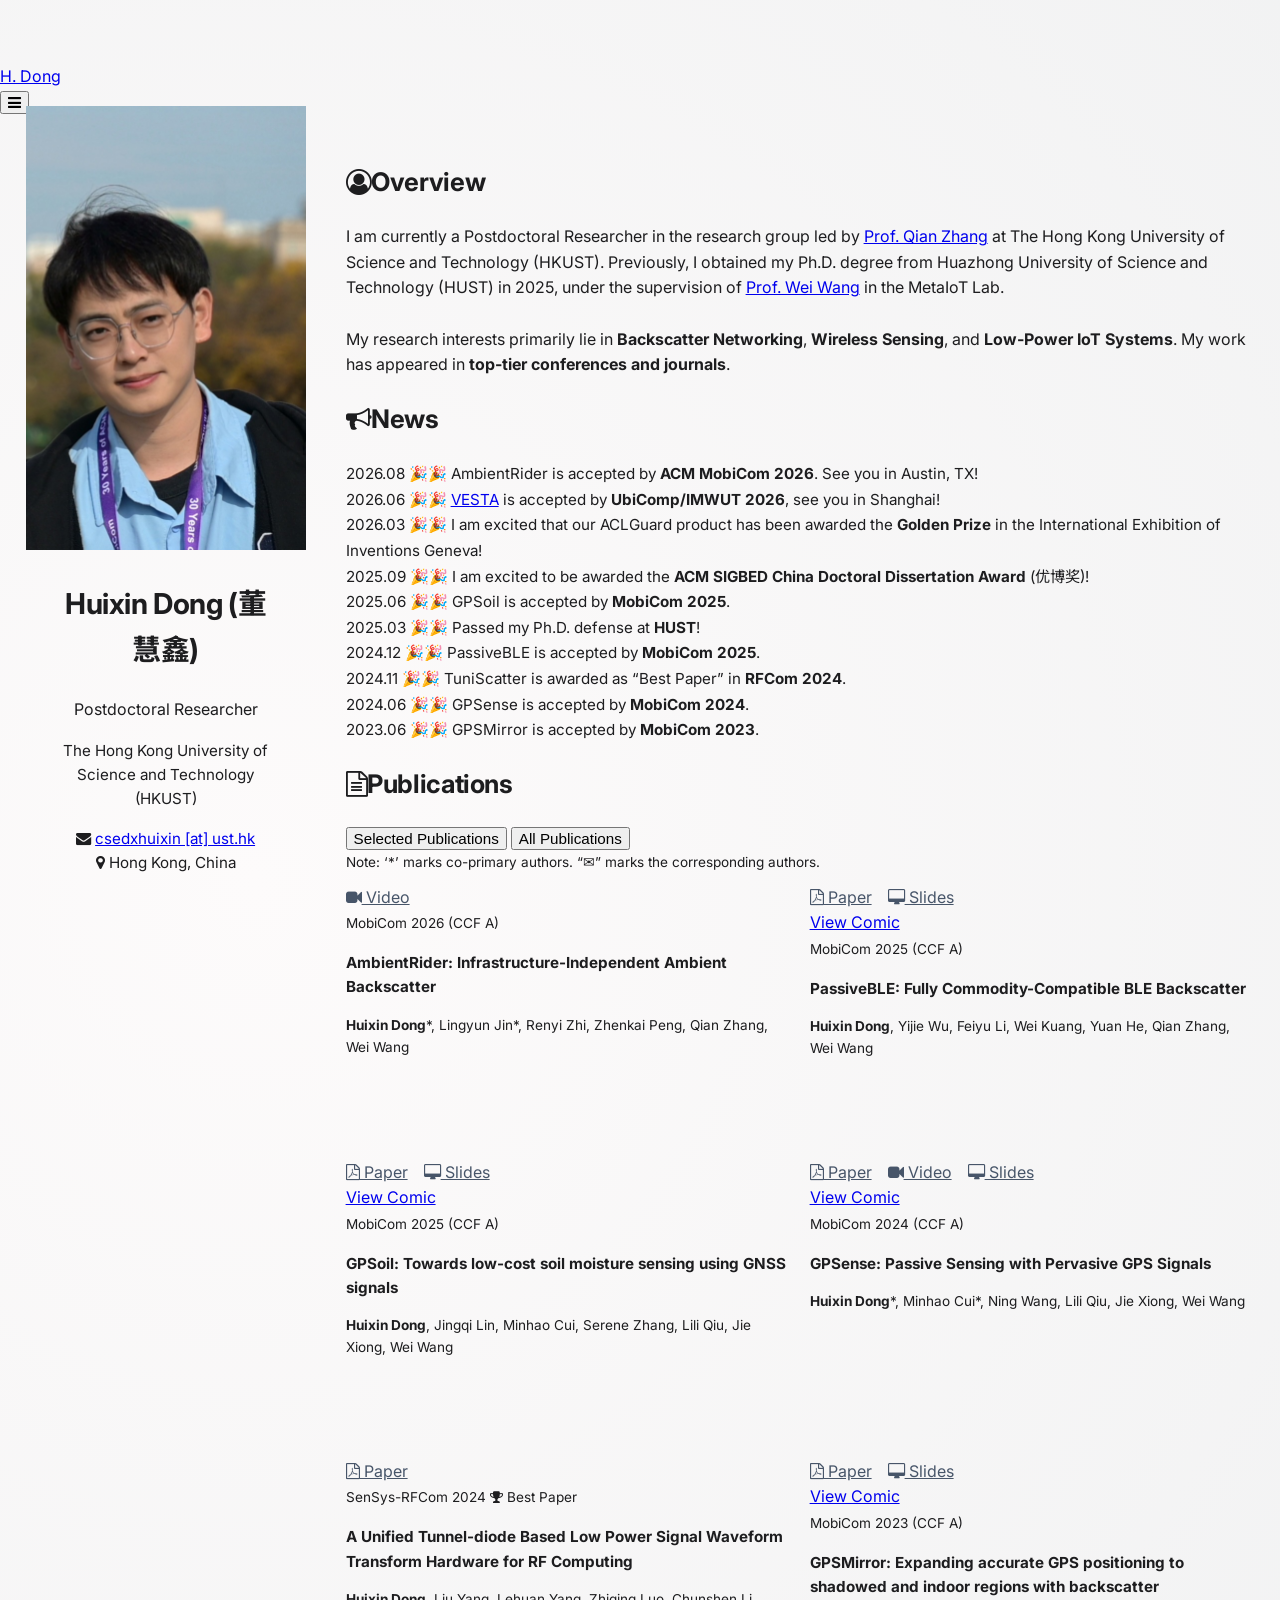
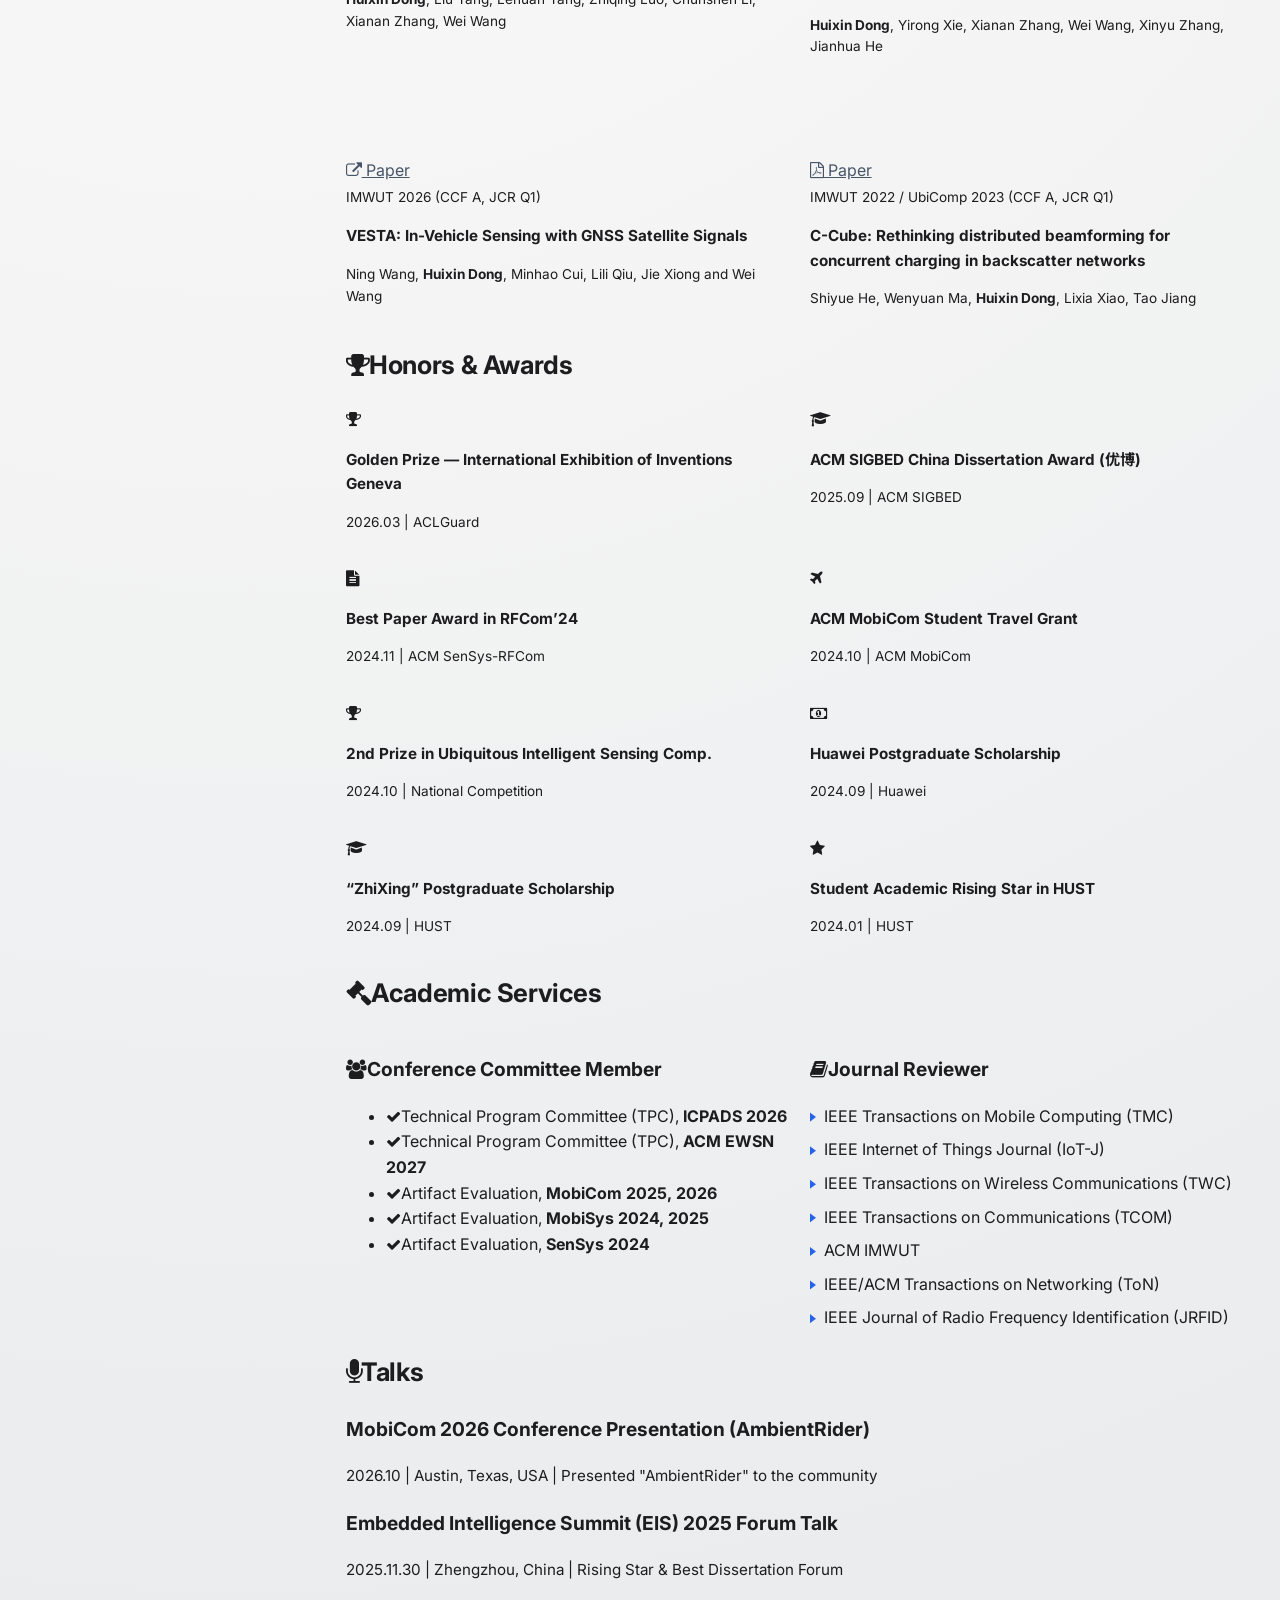
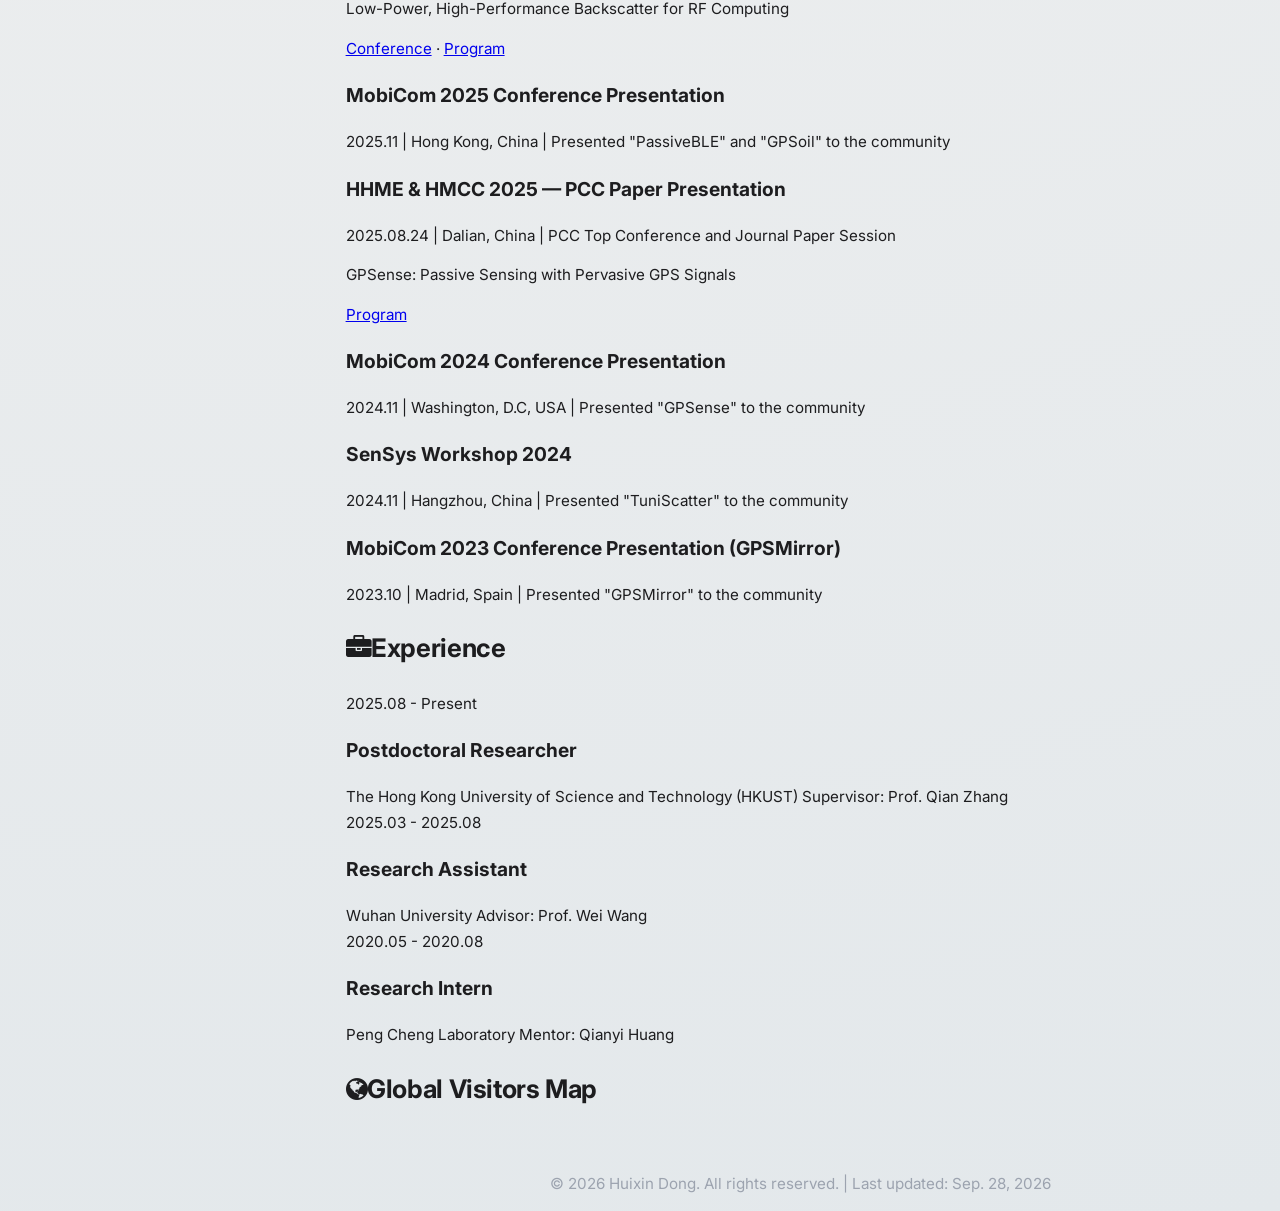
==== index.html @ d7658a13 "Shrink Global Visitors Map to 1/3 width" ====
<!DOCTYPE html>
<html lang="en" class="scroll-smooth">
<head>
    <meta charset="UTF-8">
    <meta name="viewport" content="width=device-width, initial-scale=1.0">
    <title>Huixin Dong - Academic Homepage</title>
    <meta name="description" content="Huixin Dong, Postdoctoral Researcher at HKUST. Research in backscatter networking, wireless sensing, and low-power IoT.">
    <link rel="canonical" href="https://academic.huixin.space/">
    <script src="https://cdn.tailwindcss.com"></script>
    <link href="https://cdn.jsdelivr.net/npm/font-awesome@4.7.0/css/font-awesome.min.css" rel="stylesheet">
    
    <!-- 1. 引入 Viewer.js CSS -->
    <link href="https://cdnjs.cloudflare.com/ajax/libs/viewerjs/1.11.6/viewer.min.css" rel="stylesheet">
    <!-- 2. 引入 Viewer.js JS -->
    <script src="https://cdnjs.cloudflare.com/ajax/libs/viewerjs/1.11.6/viewer.min.js"></script>
    
    <link rel="preconnect" href="https://fonts.googleapis.com">
    <link rel="preconnect" href="https://fonts.gstatic.com" crossorigin>
    <link href="https://fonts.googleapis.com/css2?family=Inter:wght@300;400;500;600;700&family=Noto+Sans+SC:wght@400;500;700&family=Cormorant+Garamond:ital,wght@0,300;0,400;0,500;0,600;1,300;1,400&display=swap" rel="stylesheet">

    <script>
        const fallbackAvatar = '[data-uri]';

        // --- 1. 论文筛选 ---
        function filterPublications(type) {
            const cards = document.querySelectorAll('.pub-card');
            cards.forEach(card => {
                card.hidden = !(type === 'all' || card.classList.contains(type));
                if (type === 'all' || card.classList.contains(type)) {
                    card.classList.remove('hidden');
                    card.style.animation = 'fadeIn 0.5s ease';
                } else {
                    card.classList.add('hidden');
                }
            });
            
            const buttons = document.querySelectorAll('.filter-btn');
            buttons.forEach(btn => {
                btn.setAttribute('aria-pressed', String(btn.id === `btn-${type}`));
                btn.classList.remove('bg-blue-800', 'text-white', 'shadow-md');
                btn.classList.add('glass-btn-inactive', 'text-gray-700');
            });
            const activeBtn = document.getElementById(`btn-${type}`);
            if(activeBtn) {
                activeBtn.classList.remove('glass-btn-inactive', 'text-gray-700');
                activeBtn.classList.add('bg-blue-800', 'text-white', 'shadow-md');
            }
        }

        // --- 2. 移动端菜单 ---
        function toggleMobileMenu() {
            const menu = document.getElementById('mobile-menu');
            const closed = menu.classList.toggle('hidden');
            document.getElementById('mobile-menu-toggle').setAttribute('aria-expanded', String(!closed));
        }

        // --- 4. 初始化 ---
        document.addEventListener('DOMContentLoaded', function() {
            filterPublications('a');
            const avatarImg = document.getElementById('avatar-img');
            if(avatarImg) {
                avatarImg.addEventListener('error', function() {
                    this.onerror = null; 
                    this.src = fallbackAvatar; 
                });
            }
            // 初始化漫画查看器
            initComicViewer();
        });

        // --- 5. 漫画查看器逻辑 ---
        function initComicViewer() {
            const setupViewer = (triggerId, imageId) => {
                const showComicArea = document.getElementById(triggerId);
                const comicImage = document.getElementById(imageId);
                let comicViewerInstance;

                if (!showComicArea || !comicImage) return;
                if (typeof Viewer === 'undefined') return;

                const openViewer = (e) => {
                    e.preventDefault();
                    e.stopPropagation();

                    if (!comicViewerInstance) {
                        comicViewerInstance = new Viewer(comicImage, {
                            inline: false,
                            button: true,
                            navbar: false,
                            title: false,
                            toolbar: {
                                zoomIn: 1, zoomOut: 1, oneToOne: 1, reset: 1,
                                rotateLeft: 1, rotateRight: 1, flipHorizontal: 1, flipVertical: 1,
                            },
                            tooltip: true, movable: true, zoomable: true, rotatable: true, scalable: true,
                            transition: true, fullscreen: true, keyboard: true,
                            backdrop: true,
                            
                            viewed: function() {
                                setTimeout(() => {
                                    const v = comicViewerInstance;
                                    if (!v) return;
                                    v.zoomTo(0.4); // 缩放至 40%
                                    
                                    let imgData = null;
                                    if (typeof v.getImageData === 'function') {
                                        imgData = v.getImageData();
                                    } else if (v.imageData) {
                                        imgData = v.imageData;
                                    }

                                    if (imgData) {
                                        v.moveTo(imgData.x, 0); // 顶端对齐
                                    }
                                }, 0);
                            },

                            hidden: function () {
                                comicViewerInstance.destroy();
                                comicViewerInstance = null;
                            },
                        });
                    }
                    comicViewerInstance.show();
                };

                showComicArea.addEventListener('click', openViewer);
            };

            // 绑定 GPSoil
            setupViewer('gpsoil-fold-corner', 'comic-main-image');
            // 绑定 PassiveBLE
            setupViewer('passiveble-fold-corner', 'passiveble-comic-image');
            // 绑定 GPSense (Added)
            setupViewer('gpsense-fold-corner', 'gpsense-comic-image');
            // 绑定 GPSMirror (Added)
            setupViewer('gpsmirror-fold-corner', 'gpsmirror-comic-image');
        }
    </script>

    <style type="text/tailwindcss">
        @layer utilities {
            .text-shadow-sm { text-shadow: 0 1px 2px rgba(0,0,0,0.1); }
            .scroll-mt-20 { scroll-margin-top: 5rem; }
            
            /* --- Apple UI Glassmorphism 升级版 (渐变+毛玻璃) --- */
            .glass-panel {
                background-image: linear-gradient(135deg, rgba(255, 255, 255, 0.6), rgba(245, 247, 250, 0.3));
                backdrop-filter: blur(25px);
                -webkit-backdrop-filter: blur(25px);
                border: 1px solid rgba(255, 255, 255, 0.3);
                box-shadow: 0 8px 32px 0 rgba(31, 38, 135, 0.05);
            }

            .glass-card {
                background-image: linear-gradient(160deg, rgba(255, 255, 255, 0.5), rgba(255, 255, 255, 0.2));
                backdrop-filter: blur(20px);
                -webkit-backdrop-filter: blur(20px);
                border: 1px solid rgba(255, 255, 255, 0.35);
                box-shadow: 0 4px 20px rgba(0,0,0,0.03);
                transition: all 0.3s ease;
            }
            .glass-card:hover {
                background-image: linear-gradient(160deg, rgba(255, 255, 255, 0.65), rgba(255, 255, 255, 0.35));
                box-shadow: 0 8px 28px rgba(0,0,0,0.06);
                transform: translateY(-2px);
                border-color: rgba(255, 255, 255, 0.5);
            }

            .glass-sidebar {
                background-image: linear-gradient(to bottom right, rgba(255, 255, 255, 0.45), rgba(255, 255, 255, 0.2));
                backdrop-filter: blur(30px);
                -webkit-backdrop-filter: blur(30px);
                border: 1px solid rgba(255, 255, 255, 0.3);
                box-shadow: 0 20px 40px rgba(0,0,0,0.06);
            }

            .glass-btn-inactive {
                background-image: linear-gradient(to bottom, rgba(255,255,255,0.4), rgba(255,255,255,0.1));
                backdrop-filter: blur(10px);
                border: 1px solid rgba(255,255,255,0.3);
                transition: all 0.2s;
            }
            .glass-btn-inactive:hover {
                background-image: linear-gradient(to bottom, rgba(255,255,255,0.6), rgba(255,255,255,0.3));
                border-color: rgba(255,255,255,0.5);
            }

            /* --- 折页效果 CSS --- */
            .paper-fold-container {
                position: relative;
                overflow: hidden; 
            }
            
            .fold-corner-area {
                position: absolute;
                bottom: 0;
                right: 0;
                width: 90px;
                height: 90px;
                z-index: 20;
                cursor: pointer;
                clip-path: polygon(0 100%, 100% 0, 100% 100%);
                transition: all 0.3s cubic-bezier(0.25, 0.8, 0.25, 1);
                background: linear-gradient(135deg, rgba(255, 255, 255, 0.1) 0%, rgba(240, 245, 255, 0.25) 100%);
                border-top: 1px solid rgba(255, 255, 255, 0.2); 
                border-left: 1px solid rgba(255, 255, 255, 0.2);
            }

            .fold-corner-img {
                width: 100%;
                height: 100%;
                object-fit: cover;
                position: absolute;
                top: 0;
                left: 0;
                transform: scale(1.3) translate(-10%, -10%); 
            }

            .fold-glass-overlay {
                position: absolute;
                top: 0;
                left: 0;
                width: 100%;
                height: 100%;
                z-index: 21;
                backdrop-filter: blur(2px); 
                -webkit-backdrop-filter: blur(2px);
                background-image: 
                    radial-gradient(circle, rgba(255, 255, 255, 0.6) 1px, transparent 1px),
                    radial-gradient(circle, rgba(255, 255, 255, 0.3) 1px, transparent 1px);
                background-size: 8px 8px, 6px 6px;
                background-position: 0 0, 3px 3px;
                mask-image: linear-gradient(135deg, rgba(0,0,0,0.2) 0%, rgba(0,0,0,0.8) 100%);
                -webkit-mask-image: linear-gradient(135deg, rgba(0,0,0,0.2) 0%, rgba(0,0,0,0.8) 100%);
                opacity: 0.8;
                transition: opacity 0.3s ease, transform 0.3s ease;
            }

            .fold-crease {
                position: absolute;
                top: 0;
                left: 0;
                width: 200%;
                height: 1px;
                background: rgba(255, 255, 255, 0.4);
                transform: rotate(45deg);
                transform-origin: 0 0;
                z-index: 22;
                box-shadow: 0 1px 2px rgba(0,0,0,0.05);
            }

            .paper-fold-container:hover .fold-corner-area {
                width: 105px;
                height: 105px;
                background: linear-gradient(135deg, rgba(255, 255, 255, 0.2) 0%, rgba(240, 245, 255, 0.4) 100%);
            }
            
            .fold-corner-area:hover .fold-glass-overlay {
                opacity: 1;
                transform: scale(1.05);
            }

            .fold-hint {
                position: absolute;
                bottom: 10px;
                right: 8px;
                font-size: 10px;
                color: #1e3a8a;
                font-weight: bold;
                z-index: 23;
                opacity: 0.6; 
                text-shadow: 0 1px 2px rgba(255,255,255,0.6);
                pointer-events: none;
                transition: opacity 0.3s;
            }
            .fold-corner-area:hover .fold-hint {
                opacity: 1;
            }
        }
        @keyframes fadeIn {
            from { opacity: 0; transform: translateY(10px); }
            to { opacity: 1; transform: translateY(0); }
        }
    </style>

    <style>
        html { 
            scroll-behavior: smooth; 
            scroll-padding-top: 5rem; 
            font-size: clamp(16px, 0.6vw, 22px); 
            overscroll-behavior-y: none; 
            height: auto;
        }

        body {
            font-family: 'Inter', 'Noto Sans SC', sans-serif;
            background: radial-gradient(circle at 20% 20%, #fdfbfb, #ebedee 60%, #e3e8eb);
            color: #1d1d1f;
            padding-top: 4rem;
            line-height: 1.6;
            margin: 0;
            min-height: 100vh;
            display: flex;
            flex-direction: column;
            overflow-x: hidden;
            overscroll-behavior-y: none;
        }
        
        .nav-link { position: relative; font-size: 0.82rem !important; }
        .nav-link::after {
            content: ''; position: absolute; width: 0; height: 2px;
            bottom: -2px; left: 0; background-color: #0071e3;
            transition: width 0.3s ease;
        }
        .nav-link:hover::after { width: 100%; }

        /* --- 侧边栏布局 --- */
        .sidebar {
            position: fixed; 
            top: 5rem; 
            left: clamp(1rem, 2vw, 2rem); 
            height: calc(100vh - 6rem); 
            width: clamp(280px, 18vw, 360px);
            border-radius: 24px;
            padding: clamp(1.5rem, 2vw, 2.5rem);
            z-index: 40;
            box-sizing: border-box;
            display: flex;
            flex-direction: column;
            justify-content: flex-start;
            overflow-y: auto; 
            scrollbar-width: none; 
            -ms-overflow-style: none;
        }
        .sidebar::-webkit-scrollbar { display: none; }
        
        .sidebar-inner {
            flex: 0 0 auto;
            width: 100%; display: flex; flex-direction: column;
            align-items: center; text-align: center;
            margin-bottom: 1rem;
        }
        .sidebar-info { width: 100%; }

        .main-content {
            margin-left: clamp(320px, 22vw, 400px);
            flex-grow: 1;
            padding: clamp(1.5rem, 2vw, 2.5rem);
            max-width: calc(100vw - clamp(320px, 22vw, 400px));
            box-sizing: border-box;
            margin-bottom: 0; 
        }

        /* 页脚布局修正 */
        footer { 
            text-align: center; 
            font-size: 0.85rem; 
            color: #9ca3af; 
            width: auto;
            margin-left: clamp(320px, 22vw, 400px); 
        }

        @media (max-width: 1200px) { 
            .pub-grid { grid-template-columns: 1fr !important; }
        }
        @media (max-width: 1024px) {
            .sidebar {
                position: static; height: auto; width: 100%;
                border-right: none; border-bottom: 1px solid #e5e7eb;
                padding: clamp(1.5rem, 2vw, 2rem);
                top: 4rem;
                margin: 0;
                border-radius: 0;
                background-image: linear-gradient(to bottom, rgba(255, 255, 255, 0.8), rgba(255, 255, 255, 0.5)); 
                overflow: visible; 
            }
            .main-content { margin-left: 0; padding: clamp(1.5rem, 2vw, 2rem); max-width: 100vw; }
            .sidebar-inner {
                flex-direction: row; justify-content: center; align-items: center;
                gap: clamp(1.5rem, 2vw, 2rem); max-width: 900px; margin: 0 auto;
            }
            .sidebar-info { text-align: left; flex: 1; }
            .sidebar-avatar { margin-bottom: 0 !important; }
            footer { margin-left: 0; }
        }
        @media (max-width: 640px) {
            .sidebar-inner { flex-direction: column; text-align: center; gap: clamp(1rem, 2vw, 1.5rem); }
            .sidebar-info { text-align: center; }
            .pub-grid, .award-grid, .service-grid { grid-template-columns: 1fr !important; }
            .main-content { padding: clamp(1rem, 2vw, 1.5rem); }
            .sidebar { padding: clamp(1rem, 2vw, 1.5rem); width: 100%; }
            .pub-actions a { margin-left: 0.5rem !important; }
            .mobile-nav-link { font-size: 1.1rem !important; }
        }

        .card-hover { position: relative; }
        .hidden { display: none; }
        .pub-grid { display: grid; grid-template-columns: repeat(2, 1fr); gap: clamp(1rem, 1.5vw, 1.5rem); }
        .award-grid { display: grid; grid-template-columns: repeat(2, 1fr); gap: clamp(1rem, 1.5vw, 1.5rem); }
        .service-grid { display: grid; grid-template-columns: repeat(2, 1fr); gap: clamp(1rem, 1.5vw, 1.5rem); }

        .pub-actions {
            position: absolute; top: clamp(0.8rem, 1vw, 1rem); right: clamp(0.8rem, 1vw, 1rem);
            font-size: 1em; display: flex; align-items: center;
            z-index: 10;
        }
        .pub-actions a { color: #86868b; transition: color 0.2s ease; margin-left: 1rem; }
        .pub-actions a:first-child { margin-left: 0; }
        .pub-actions a:hover { color: #0071e3; }

        h1 { font-size: 1.8rem !important; letter-spacing: -0.015em; }
        h2 { font-size: 1.6rem !important; letter-spacing: -0.015em; }
        h3 { font-size: 1.2rem !important; }
        .text-sm { font-size: 0.95rem !important; }
        .text-xs { font-size: 0.85rem !important; }
        .text-[9px] { font-size: 0.75rem !important; }
        button { font-size: 0.95rem !important; }
        .mobile-nav-link { font-size: 1rem !important; }

        
        .talk-item-dot {
            position: absolute;
            left: -41px;
            top: 0.35rem;
            width: 1rem;
            height: 1rem;
            border-radius: 9999px;
            background-color: #1e3a8a; 
            border: 4px solid #f3f4f6; 
            box-shadow: 0 1px 2px 0 rgba(0, 0, 0, 0.05);
        }
        .talk-item-dot.secondary {
            background-color: #d1d5db; 
            border-color: #ffffff;
        }
        
        .viewer-container { z-index: 9999 !important; }

        /* Keep metadata and actions in separate rows, including narrow cards. */
        [hidden] { display: none !important; }
        .pub-card { min-width: 0; }
        .pub-card h3 { overflow-wrap: anywhere; }
        .pub-actions { position: static; order: 3; flex-wrap: wrap; gap: .6rem 1rem; padding-top: .7rem; margin-top: auto; }
        .pub-actions a { margin-left: 0 !important; color: #475569; }
        .paper-fold-container { padding-bottom: 3.5rem; }
        .reviewer-list { list-style: none; padding: 0; margin: 0; }
        .reviewer-list li { font-size: 1rem; line-height: 1.6; }
        .reviewer-list li + li { margin-top: .5rem; }
        .reviewer-list summary { display: flex; align-items: baseline; gap: .5rem; cursor: pointer; list-style: none; border-radius: 4px; }
        .reviewer-list summary::-webkit-details-marker { display: none; }
        .reviewer-list summary::before { content: ''; flex: 0 0 .4rem; width: .4rem; height: .6rem; background: #2563eb; clip-path: polygon(0 0, 100% 50%, 0 100%); transition: transform .15s ease; }
        .reviewer-list details[open] > summary::before { transform: rotate(90deg); }
        .reviewer-list summary:hover { color: #1e40af; }
        .reviewer-list summary:focus-visible { outline: 2px solid #1e40af; outline-offset: 4px; }
        .reviewer-years { display: block; margin: .25rem 0 0 .9rem; color: #475569; font-size: .9em; }
        a:focus-visible, button:focus-visible { outline: 2px solid #1e40af; outline-offset: 4px; }
        @media (prefers-reduced-motion: reduce) {
            html { scroll-behavior: auto; }
            *, *::before, *::after { animation: none !important; transition: none !important; }
        }

    </style>
<noscript><style>.pub-card[hidden] { display: flex !important; } .filter-btn { display: none; }</style></noscript>

    <!-- ===================== Travel overlay ===================== -->
    <style>
        .travel-overlay {
            position: fixed;
            inset: 0;
            z-index: 9998;
            overflow-y: auto;
            -webkit-overflow-scrolling: touch;
            background:
                radial-gradient(1200px 420px at 50% -12%, rgba(30, 64, 175, 0.075), rgba(30, 64, 175, 0) 70%),
                linear-gradient(180deg, #fcfdfe 0%, #f4f7fa 100%);
            opacity: 0;
            visibility: hidden;
            transition: opacity .35s ease, visibility 0s linear .35s;
        }
        .travel-overlay.is-open { opacity: 1; visibility: visible; transition: opacity .35s ease; }
        .travel-sheet {
            max-width: 44rem;
            margin: 0 auto;
            padding: clamp(4.5rem, 13vh, 8rem) clamp(1.35rem, 5vw, 2.5rem) clamp(4.5rem, 13vh, 8rem);
        }
        .travel-overlay.is-open .travel-sheet { animation: travelRise .8s cubic-bezier(.22, .61, .36, 1) .08s both; }
        @keyframes travelRise {
            from { opacity: 0; transform: translateY(14px); }
            to { opacity: 1; transform: translateY(0); }
        }
        .travel-kicker {
            margin: 0 0 clamp(2rem, 5vh, 2.8rem);
            font-family: 'Cormorant Garamond', Georgia, serif;
            font-size: clamp(1.45rem, 2.4vw, 1.85rem);
            font-weight: 600;
            letter-spacing: 0;
            text-align: center;
            color: #1e40af;
        }
        .travel-lead {
            font-family: 'Cormorant Garamond', Georgia, serif;
            font-size: clamp(1.15rem, 1.75vw, 1.45rem);
            line-height: 1.95;
            color: #27303c;
            margin: 0;
        }
        .travel-ornament { display: block; width: 132px; height: 11px; margin: clamp(2.4rem, 6vh, 3.6rem) auto; }
        .travel-poem { margin: 0; padding: 0; border: 0; text-align: center; }
        .travel-poem p {
            font-family: 'Cormorant Garamond', Georgia, serif;
            font-style: italic;
            font-size: clamp(1.35rem, 2.3vw, 1.85rem);
            line-height: 1.8;
            color: #1b2430;
            margin: 0 0 1.6rem;
        }
        .travel-poem cite {
            display: block;
            font-family: 'Cormorant Garamond', Georgia, serif;
            font-style: italic;
            font-size: 1rem;
            letter-spacing: 0;
            color: #6b7683;
        }
        .travel-coda {
            font-family: 'Cormorant Garamond', Georgia, serif;
            font-style: italic;
            font-size: clamp(1.15rem, 1.8vw, 1.5rem);
            line-height: 1.9;
            color: #27303c;
            text-align: center;
            margin: 0;
        }
        .travel-close {
            position: fixed;
            top: 1.15rem;
            right: 1.15rem;
            z-index: 9999;
            width: 2.6rem;
            height: 2.6rem;
            display: flex;
            align-items: center;
            justify-content: center;
            border: 1px solid rgba(30, 64, 175, .22);
            border-radius: 9999px;
            background: rgba(255, 255, 255, .82);
            -webkit-backdrop-filter: blur(8px);
            backdrop-filter: blur(8px);
            color: #1e40af;
            font-size: .95rem;
            cursor: pointer;
            transition: background .25s ease, border-color .25s ease, transform .25s ease, color .25s ease;
        }
        .travel-close:hover { background: #1e40af; border-color: #1e40af; color: #fff; transform: translateY(-1px); }
        @media (max-width: 640px) {
            .travel-lead { line-height: 1.8; }
            .travel-close { top: .7rem; right: .7rem; width: 2.3rem; height: 2.3rem; }
        }
    </style>
</head>
<body class="antialiased text-gray-800">

    <header class="fixed top-0 left-0 right-0 h-16 glass-panel z-50 border-b-0">
        <div class="container mx-auto px-4 sm:px-6 lg:px-8 h-full">
            <div class="flex justify-between items-center h-full">
                <a href="#" class="flex items-center hover:opacity-80 transition">
                    <span class="text-2xl font-bold text-blue-900 hidden sm:inline-block tracking-tight">Huixin Dong (董慧鑫)</span>
                    <span class="text-xl font-bold text-blue-900 sm:hidden">H. Dong</span>
                </a>
                <nav class="hidden xl:flex space-x-4">
                    <a href="#research" class="nav-link text-gray-600 hover:text-blue-800 font-medium uppercase tracking-wide text-xs">Overview</a>
                    <a href="#news" class="nav-link text-gray-600 hover:text-blue-800 font-medium uppercase tracking-wide text-xs">News</a>
                    <a href="#publications" class="nav-link text-gray-600 hover:text-blue-800 font-medium uppercase tracking-wide text-xs">Publications</a>
                    <a href="#awards" class="nav-link text-gray-600 hover:text-blue-800 font-medium uppercase tracking-wide text-xs">Awards</a>
                    <a href="#services" class="nav-link text-gray-600 hover:text-blue-800 font-medium uppercase tracking-wide text-xs">Services</a>
                    <a href="#talks" class="nav-link text-gray-600 hover:text-blue-800 font-medium uppercase tracking-wide text-xs">Talks</a>
                    <a href="#experience" class="nav-link text-gray-600 hover:text-blue-800 font-medium uppercase tracking-wide text-xs">Experience</a>
                    <a href="#travel" onclick="openTravel(event)" class="nav-link text-gray-600 hover:text-blue-800 font-medium uppercase tracking-wide text-xs">Travel</a>
                </nav>
                <div class="xl:hidden">
                    <button id="mobile-menu-toggle" aria-label="Toggle navigation" aria-controls="mobile-menu" aria-expanded="false" onclick="toggleMobileMenu()" class="text-gray-600 hover:text-blue-800 focus:outline-none p-1">
                        <i class="fa fa-bars text-lg"></i>
                    </button>
                </div>
            </div>
        </div>
        <div id="mobile-menu" class="hidden xl:hidden bg-white/95 backdrop-blur-xl border-b border-gray-200 shadow-lg absolute w-full left-0 top-16">
            <nav class="flex flex-col p-3 space-y-2">
                <a href="#research" onclick="toggleMobileMenu()" class="block text-gray-700 hover:text-blue-800 hover:bg-gray-50 px-3 py-2 rounded-md font-medium mobile-nav-link">Overview</a>
                <a href="#news" onclick="toggleMobileMenu()" class="block text-gray-700 hover:text-blue-800 hover:bg-gray-50 px-3 py-2 rounded-md font-medium mobile-nav-link">News</a>
                <a href="#publications" onclick="toggleMobileMenu()" class="block text-gray-700 hover:text-blue-800 hover:bg-gray-50 px-3 py-2 rounded-md font-medium mobile-nav-link">Publications</a>
                <a href="#awards" onclick="toggleMobileMenu()" class="block text-gray-700 hover:text-blue-800 hover:bg-gray-50 px-3 py-2 rounded-md font-medium mobile-nav-link">Awards</a>
                <a href="#services" onclick="toggleMobileMenu()" class="block text-gray-700 hover:text-blue-800 hover:bg-gray-50 px-3 py-2 rounded-md font-medium mobile-nav-link">Services</a>
                <a href="#talks" onclick="toggleMobileMenu()" class="block text-gray-700 hover:text-blue-800 hover:bg-gray-50 px-3 py-2 rounded-md font-medium mobile-nav-link">Talks</a>
                <a href="#experience" onclick="toggleMobileMenu()" class="block text-gray-700 hover:text-blue-800 hover:bg-gray-50 px-3 py-2 rounded-md font-medium mobile-nav-link">Experience</a>
                <a href="#travel" onclick="toggleMobileMenu(); openTravel(event);" class="block text-gray-700 hover:text-blue-800 hover:bg-gray-50 px-3 py-2 rounded-md font-medium mobile-nav-link">Travel</a>
            </nav>
        </div>
    </header>

    <aside class="sidebar glass-sidebar">
        <div class="sidebar-inner">
            <div class="sidebar-avatar mb-4 lg:mb-5">
                <img 
                    id="avatar-img"
                    src="/images/avatar.png"
                    alt="Huixin Dong" 
                    class="w-36 h-36 rounded-full border-4 border-white/50 shadow-xl object-cover bg-gray-200"
                >
            </div>
            <div class="sidebar-info">
                <h1 class="text-2xl font-bold text-gray-900 mb-2">Huixin Dong <span class="block whitespace-nowrap text-base font-normal text-gray-500">(董慧鑫)</span></h1>
                <p class="text-lg text-blue-800 font-medium mb-3">Postdoctoral Researcher</p>
                <p class="text-gray-600 mb-4 text-sm leading-tight">The Hong Kong University of Science and Technology (HKUST)</p>
                <div class="space-y-3 mb-4 text-sm text-gray-600">
                    <div class="flex items-center lg:justify-center justify-start">
                        <i class="fa fa-envelope text-blue-800 w-6 text-center mr-2"></i>
                        <a href="mailto:csedxhuixin@ust.hk" class="hover:text-blue-800 hover:underline transition text-sm">csedxhuixin [at] ust.hk</a>
                    </div>
                    <div class="flex items-center lg:justify-center justify-start">
                        <i class="fa fa-map-marker text-blue-800 w-6 text-center mr-2"></i>
                        <span class="text-sm">Hong Kong, China</span>
                    </div>
                </div>
                <p class="text-sm text-gray-600 mb-3"><a href="mailto:dxhuixin@gmail.com" class="hover:text-blue-800 hover:underline">dxhuixin@gmail.com</a></p>
                <div class="mb-4">
                    <h3 class="text-sm font-bold text-gray-400 uppercase tracking-wider mb-3">Research Interests</h3>
                    <div class="flex flex-wrap gap-2 lg:justify-center justify-start">
                        <span class="bg-blue-50/60 text-blue-700 px-3 py-1 rounded-full border border-blue-100/50 text-sm font-semibold backdrop-blur-sm">Backscatter</span>
                        <span class="bg-blue-50/60 text-blue-700 px-3 py-1 rounded-full border border-blue-100/50 text-sm font-semibold backdrop-blur-sm">Wireless Sensing</span>
                        <span class="bg-blue-50/60 text-blue-700 px-3 py-1 rounded-full border border-blue-100/50 text-sm font-semibold backdrop-blur-sm">Low-Power IoT</span>
                    </div>
                </div>
                <div class="flex space-x-4 lg:justify-center justify-start mt-3">
                    <a href="https://scholar.google.com/citations?user=5XROK7EAAAAJ" class="text-gray-400 hover:text-blue-800 transition transform hover:scale-110" title="Google Scholar"><i class="fa fa-google text-xl"></i></a>
                    <a href="https://github.com/donghuixin" class="text-gray-400 hover:text-black transition transform hover:scale-110" title="GitHub"><i class="fa fa-github text-xl"></i></a>
                    <a href="https://es.linkedin.com/in/huixin-dong-80220a294" class="text-gray-400 hover:text-blue-600 transition transform hover:scale-110" title="LinkedIn"><i class="fa fa-linkedin text-xl"></i></a>
                    <a href="https://www.researchgate.net/scientific-contributions/Huixin-Dong-2299262092" class="text-gray-400 hover:text-green-600 transition transform hover:scale-110" title="ResearchGate"><span class="font-bold font-serif text-lg leading-none" style="position:relative; top:1px;">R<span style="font-size:0.8em">G</span></span></a>
                </div>
            </div>
        </div>
    </aside>

    <main class="main-content">
        
        <section id="research" class="mb-8 scroll-mt-20">
            <h2 class="text-2xl font-bold text-gray-900 mb-4 pb-2 border-b border-gray-200/50 flex items-center">
                <i class="fa fa-user-circle-o mr-3 text-blue-800"></i>Overview
            </h2>
            <div class="glass-card rounded-2xl p-6">
                <p class="text-gray-700 leading-relaxed text-base">
                    I am currently a Postdoctoral Researcher in the research group led by <a href="https://www.cse.ust.hk/~qianzh/" class="text-blue-700 hover:underline font-semibold transition">Prof. Qian Zhang</a> at The Hong Kong University of Science and Technology (HKUST). 
                    Previously, I obtained my Ph.D. degree from Huazhong University of Science and Technology (HUST) in 2025, under the supervision of <a href="https://cs.whu.edu.cn/info/1019/55961.htm" class="text-blue-700 hover:underline font-semibold transition">Prof. Wei Wang</a> in the MetaIoT Lab.
                    <br><br>
                    My research interests primarily lie in <strong>Backscatter Networking</strong>, <strong>Wireless Sensing</strong>, and <strong>Low-Power IoT Systems</strong>. My work has appeared in <strong>top-tier conferences and journals</strong>.
                </p>
            </div>
        </section>

        <section id="news" class="mb-8 scroll-mt-20">
            <h2 class="text-2xl font-bold text-gray-900 mb-4 pb-2 border-b border-gray-200/50 flex items-center">
                <i class="fa fa-bullhorn mr-3 text-blue-800"></i>News
            </h2>
            <div class="glass-card rounded-2xl p-6 space-y-3">
                    <div class="flex items-start">
                    <span class="text-gray-500 font-mono text-sm w-24 pt-0.5 shrink-0">2026.08</span>
                    <span class="text-gray-700 text-sm"> 🎉🎉 AmbientRider is accepted by <strong>ACM MobiCom 2026</strong>. See you in Austin, TX!</span>
                </div>
                <div class="flex items-start">
                    <span class="text-gray-500 font-mono text-sm w-24 pt-0.5 shrink-0">2026.06</span>
                    <span class="text-gray-700 text-sm"> 🎉🎉 <a href="https://doi.org/10.1145/3831995" target="_blank" rel="noopener noreferrer" class="text-blue-700 hover:underline font-semibold transition">VESTA</a> is accepted by  <strong>UbiComp/IMWUT 2026</strong>, see you in Shanghai!</span>
                </div>
                <div class="flex items-start">
                    <span class="text-gray-500 font-mono text-sm w-24 pt-0.5 shrink-0">2026.03</span>
                    <span class="text-gray-700 text-sm">🎉🎉 I am excited that our ACLGuard product has been awarded the <strong>Golden Prize</strong> in the International Exhibition of Inventions Geneva!</span>
                </div>
                <div class="flex items-start">
                    <span class="text-gray-500 font-mono text-sm w-24 pt-0.5 shrink-0">2025.09</span>
                    <span class="text-gray-700 text-sm">🎉🎉 I am excited to be awarded the <strong>ACM SIGBED China Doctoral Dissertation Award</strong> (优博奖)!</span>
                </div>
                <div class="flex items-start">
                    <span class="text-gray-500 font-mono text-sm w-24 pt-0.5 shrink-0">2025.06</span>
                    <span class="text-gray-700 text-sm">🎉🎉 GPSoil is accepted by <strong>MobiCom 2025</strong>.</span>
                </div>
                <div class="flex items-start">
                    <span class="text-gray-500 font-mono text-sm w-24 pt-0.5 shrink-0">2025.03</span>
                    <span class="text-gray-700 text-sm">🎉🎉 Passed my Ph.D. defense at <strong>HUST</strong>!</span>
                </div>
                <div class="flex items-start">
                    <span class="text-gray-500 font-mono text-sm w-24 pt-0.5 shrink-0">2024.12</span>
                    <span class="text-gray-700 text-sm">🎉🎉 PassiveBLE is accepted by <strong>MobiCom 2025</strong>.</span>
                </div>
                <div class="flex items-start">
                    <span class="text-gray-500 font-mono text-sm w-24 pt-0.5 shrink-0">2024.11</span>
                    <span class="text-gray-700 text-sm">🎉🎉 TuniScatter is awarded as “Best Paper” in <strong>RFCom 2024</strong>.</span>
                </div>
                <div class="flex items-start">
                    <span class="text-gray-500 font-mono text-sm w-24 pt-0.5 shrink-0">2024.06</span>
                    <span class="text-gray-700 text-sm">🎉🎉 GPSense is accepted by <strong>MobiCom 2024</strong>.</span>
                </div>
                <div class="flex items-start">
                    <span class="text-gray-500 font-mono text-sm w-24 pt-0.5 shrink-0">2023.06</span>
                    <span class="text-gray-700 text-sm">🎉🎉 GPSMirror is accepted by <strong>MobiCom 2023</strong>.</span>
                </div>
            </div>
        </section>

        <section id="publications" class="mb-8 scroll-mt-20">
            <h2 class="text-2xl font-bold text-gray-900 mb-4 pb-2 border-b border-gray-200/50 flex items-center">
                <i class="fa fa-file-text-o mr-3 text-blue-800"></i>Publications
            </h2>
            <div class="flex flex-col sm:flex-row justify-between items-end mb-4">
                <div class="flex flex-wrap gap-3">
                    <button type="button" aria-pressed="true" id="btn-a" class="filter-btn bg-blue-800 text-white shadow-md px-4 py-2 rounded-full text-sm font-medium transition hover:opacity-90 backdrop-blur-sm" onclick="filterPublications('a')">Selected Publications</button>
                    <button type="button" aria-pressed="false" id="btn-all" class="filter-btn glass-btn-inactive text-gray-700 px-4 py-2 rounded-full text-sm font-medium transition" onclick="filterPublications('all')">All Publications</button>
                </div>
                <div class="text-xs text-gray-400 mt-2 sm:mt-0 italic tracking-wide">
                    Note: ‘*’ marks co-primary authors. “✉” marks the corresponding authors.
                </div>
            </div>

            <div class="pub-grid">
                <!-- AmbientRider Card -->
                <div class="pub-card a glass-card card-hover rounded-xl p-5 border-l-4 border-l-red-500 flex flex-col h-full relative">
                    <div class="pub-actions">
                        <a href="https://drive.google.com/file/d/1eZPYbVfQvK53UAK8T_noW9lRQZ_0R6lP/view" target="_blank" rel="noopener noreferrer"><i class="fa fa-video-camera mr-1"></i> Video</a>
                    </div>
                    <div class="mb-2"><span class="bg-red-50/80 text-red-700 border border-red-100/50 px-2 py-1 rounded text-xs font-bold uppercase backdrop-blur-sm">MobiCom 2026 (CCF A)</span></div>
                    <h3 class="text-sm font-bold text-gray-900 mb-2 leading-tight flex-grow">AmbientRider: Infrastructure-Independent Ambient Backscatter</h3>
                    <p class="text-gray-500 text-xs mb-3"><strong>Huixin Dong</strong>*, Lingyun Jin*, Renyi Zhi, Zhenkai Peng, Qian Zhang, Wei Wang</p>
                </div>

                <!-- PassiveBLE Card -->
                <div class="pub-card a glass-card card-hover rounded-xl p-5 border-l-4 border-l-red-500 flex flex-col h-full relative paper-fold-container">
                    <div class="pub-actions">
                        <a href="https://dl.acm.org/doi/10.1145/3680207.3723465" target="_blank" rel="noopener noreferrer"><i class="fa fa-file-pdf-o mr-1"></i> Paper</a>
                        <a href="https://cdn.metaiot.group/files/slides/MobiCom2025_PassiveBLE_slides.pdf" target="_blank" rel="noopener noreferrer"><i class="fa fa-desktop mr-1"></i> Slides</a>
                    </div>
                    
                    <a id="passiveble-fold-corner" class="fold-corner-area" href="https://cdn.metaiot.group/metaiot/image/huixin/passiveble.jpg" aria-label="View passiveble comic" title="Click to view comic">
                        <div class="fold-glass-overlay"></div>
                        <div class="fold-crease"></div>
                        <div class="fold-hint">View Comic</div>
                    </a>

                    <div class="mb-2"><span class="bg-red-50/80 text-red-700 border border-red-100/50 px-2 py-1 rounded text-xs font-bold uppercase backdrop-blur-sm">MobiCom 2025 (CCF A)</span></div>
                    <h3 class="text-sm font-bold text-gray-900 mb-2 leading-tight flex-grow">PassiveBLE: Fully Commodity-Compatible BLE Backscatter</h3>
                    <p class="text-gray-500 text-xs mb-3"><strong>Huixin Dong</strong>, Yijie Wu, Feiyu Li, Wei Kuang, Yuan He, Qian Zhang, Wei Wang</p>
                </div>
                
                <!-- GPSoil Card -->
                <div class="pub-card a glass-card card-hover rounded-xl p-5 border-l-4 border-l-red-500 flex flex-col h-full relative paper-fold-container">
                    <div class="pub-actions">
                        <a href="https://dl.acm.org/doi/10.1145/3680207.3765236" target="_blank" rel="noopener noreferrer"><i class="fa fa-file-pdf-o mr-1"></i> Paper</a>
                        <a href="https://cdn.metaiot.group/files/slides/MobiCom2025_GPSoil_slides.pdf" target="_blank" rel="noopener noreferrer"><i class="fa fa-desktop mr-1"></i> Slides</a>
                    </div>
                    
                    <a id="gpsoil-fold-corner" class="fold-corner-area" href="https://cdn.metaiot.group/metaiot/image/huixin/gpsoil.jpg" aria-label="View gpsoil comic" title="Click to view comic">
                        <div class="fold-glass-overlay"></div>
                        <div class="fold-crease"></div>
                        <div class="fold-hint">View Comic</div>
                    </a>

                    <div class="mb-2"><span class="bg-red-50/80 text-red-700 border border-red-100/50 px-2 py-1 rounded text-xs font-bold uppercase backdrop-blur-sm">MobiCom 2025 (CCF A)</span></div>
                    <h3 class="text-sm font-bold text-gray-900 mb-2 leading-tight flex-grow">GPSoil: Towards low-cost soil moisture sensing using GNSS signals</h3>
                    <p class="text-gray-500 text-xs mb-3"><strong>Huixin Dong</strong>, Jingqi Lin, Minhao Cui, Serene Zhang, Lili Qiu, Jie Xiong, Wei Wang</p>
                </div>

                <!-- GPSense Card -->
                <div class="pub-card a glass-card card-hover rounded-xl p-5 border-l-4 border-l-red-500 flex flex-col h-full relative paper-fold-container">
                    <div class="pub-actions">
                        <a href="https://dl.acm.org/doi/10.1145/3636534.3690674" target="_blank" rel="noopener noreferrer"><i class="fa fa-file-pdf-o mr-1"></i> Paper</a>
                        <a href="https://cdn.metaiot.group/files/video/Mobicom24Demo.mp4" target="_blank" rel="noopener noreferrer"><i class="fa fa-video-camera mr-1"></i> Video</a>
                        <a href="https://cdn.metaiot.group/files/slides/MobiCom2024_GPSense_slides.pdf" target="_blank" rel="noopener noreferrer"><i class="fa fa-desktop mr-1"></i> Slides</a>
                    </div>

                    <a id="gpsense-fold-corner" class="fold-corner-area" href="https://cdn.metaiot.group/metaiot/image/huixin/gpsense.jpg" aria-label="View gpsense comic" title="Click to view comic">
                        <div class="fold-glass-overlay"></div>
                        <div class="fold-crease"></div>
                        <div class="fold-hint">View Comic</div>
                    </a>

                    <div class="mb-2"><span class="bg-red-50/80 text-red-700 border border-red-100/50 px-2 py-1 rounded text-xs font-bold uppercase backdrop-blur-sm">MobiCom 2024 (CCF A)</span></div>
                    <h3 class="text-sm font-bold text-gray-900 mb-2 leading-tight flex-grow">GPSense: Passive Sensing with Pervasive GPS Signals</h3>
                    <p class="text-gray-500 text-xs mb-3"><strong>Huixin Dong</strong>*, Minhao Cui*, Ning Wang, Lili Qiu, Jie Xiong, Wei Wang</p>
                </div>

                <!-- TuniScatter Card -->
                <div class="pub-card a glass-card card-hover rounded-xl p-5 border-l-4 border-l-yellow-400 flex flex-col h-full">
                    <div class="pub-actions">
                        <a href="https://dl.acm.org/doi/10.1145/3698386.3699993" target="_blank" rel="noopener noreferrer"><i class="fa fa-file-pdf-o mr-1"></i> Paper</a>
                    </div>
                    <div class="mb-2 flex gap-2">
                        <span class="bg-red-50/80 text-red-700 border border-red-100/50 px-2 py-1 rounded text-xs font-bold uppercase backdrop-blur-sm">SenSys-RFCom 2024</span>
                        <span class="bg-yellow-100/80 text-yellow-800 border border-yellow-200/50 px-2 py-1 rounded text-xs font-bold uppercase backdrop-blur-sm"><i class="fa fa-trophy mr-1"></i> Best Paper</span>
                    </div>
                    <h3 class="text-sm font-bold text-gray-900 mb-2 leading-tight flex-grow">A Unified Tunnel-diode Based Low Power Signal Waveform Transform Hardware for RF Computing</h3>
                    <p class="text-gray-500 text-xs mb-3"><strong>Huixin Dong</strong>, Liu Yang, Lehuan Yang, Zhiqing Luo, Chunshen Li, Xianan Zhang, Wei Wang</p>
                </div>

                <!-- GPSMirror Card -->
                <div class="pub-card a glass-card card-hover rounded-xl p-5 border-l-4 border-l-red-500 flex flex-col h-full relative paper-fold-container">
                    <div class="pub-actions">
                        <a href="https://dl.acm.org/doi/10.1145/3570361.3592511" target="_blank" rel="noopener noreferrer"><i class="fa fa-file-pdf-o mr-1"></i> Paper</a>
                        <a href="https://cdn.metaiot.group/files/slides/DongGPSMirror.pdf" target="_blank" rel="noopener noreferrer"><i class="fa fa-desktop mr-1"></i> Slides</a>
                    </div>
                    
                    <a id="gpsmirror-fold-corner" class="fold-corner-area" href="https://cdn.metaiot.group/metaiot/image/huixin/gpsmirror.jpg" aria-label="View gpsmirror comic" title="Click to view comic">
                        <div class="fold-glass-overlay"></div>
                        <div class="fold-crease"></div>
                        <div class="fold-hint">View Comic</div>
                    </a>

                    <div class="mb-2"><span class="bg-red-50/80 text-red-700 border border-red-100/50 px-2 py-1 rounded text-xs font-bold uppercase backdrop-blur-sm">MobiCom 2023 (CCF A)</span></div>
                    <h3 class="text-sm font-bold text-gray-900 mb-2 leading-tight flex-grow">GPSMirror: Expanding accurate GPS positioning to shadowed and indoor regions with backscatter</h3>
                    <p class="text-gray-500 text-xs mb-3"><strong>Huixin Dong</strong>, Yirong Xie, Xianan Zhang, Wei Wang, Xinyu Zhang, Jianhua He</p>
                </div>

                <div class="pub-card a glass-card card-hover rounded-xl p-5 border-l-4 border-l-red-500 flex flex-col h-full">
                    <div class="pub-actions">
                        <a href="https://doi.org/10.1145/3831995" target="_blank" rel="noopener noreferrer"><i class="fa fa-external-link mr-1"></i> Paper</a>
                    </div>
                    <div class="mb-2"><span class="bg-red-50/80 text-red-700 border border-red-100/50 px-2 py-1 rounded text-xs font-bold uppercase backdrop-blur-sm" title="JCR Q1: 2025 data released June 2026.">IMWUT 2026 (CCF A, JCR Q1)</span></div>
                    <h3 class="text-sm font-bold text-gray-900 mb-2 leading-tight flex-grow">VESTA: In-Vehicle Sensing with GNSS Satellite Signals</h3>
                    <p class="text-gray-500 text-xs mb-3">Ning Wang, <strong>Huixin Dong</strong>, Minhao Cui, Lili Qiu, Jie Xiong and Wei Wang</p>
                </div>
                
                <div class="pub-card a glass-card card-hover rounded-xl p-5 border-l-4 border-l-red-500 flex flex-col h-full">
                    <div class="pub-actions">
                        <a href="https://dl.acm.org/doi/10.1145/3570342" target="_blank" rel="noopener noreferrer"><i class="fa fa-file-pdf-o mr-1"></i> Paper</a>
                    </div>
                    <div class="mb-2"><span class="bg-red-50/80 text-red-700 border border-red-100/50 px-2 py-1 rounded text-xs font-bold uppercase backdrop-blur-sm" title="JCR Q1: 2025 data released June 2026.">IMWUT 2022 / UbiComp 2023 (CCF A, JCR Q1)</span></div>
                    <h3 class="text-sm font-bold text-gray-900 mb-2 leading-tight flex-grow">C-Cube: Rethinking distributed beamforming for concurrent charging in backscatter networks</h3>
                    <p class="text-gray-500 text-xs mb-3">Shiyue He, Wenyuan Ma, <strong>Huixin Dong</strong>, Lixia Xiao, Tao Jiang</p>
                </div>

                <!-- EATag: included in All Publications only (JCR Q2). -->
                <div hidden class="pub-card other glass-card card-hover rounded-xl p-5 border-l-4 border-l-gray-400 flex flex-col h-full">
                    <div class="pub-actions">
                        <a href="https://doi.org/10.1145/3837766" target="_blank" rel="noopener noreferrer"><i class="fa fa-external-link mr-1"></i> Paper</a>
                    </div>
                    <div class="mb-2"><span class="bg-gray-100/80 text-gray-700 border border-gray-200/50 px-2 py-1 rounded text-xs font-bold uppercase backdrop-blur-sm">ACM TIOT 2026 (JCR Q2)</span></div>
                    <h3 class="text-sm font-bold text-gray-900 mb-2 leading-tight flex-grow">Reliable Battery-free Backscatter Video Transmission for Ubiquitous Vision-based Sensing</h3>
                    <p class="text-gray-500 text-xs mb-3"><strong>Huixin Dong</strong>, Xinyi Wu, Liu Yang, Xianan Zhang, Guochao Song, Wei Wang</p>
                    <p class="text-gray-400 text-xs italic">ACM Transactions on Internet of Things · Just Accepted<br>Accepted July 5, 2026 · Accepted manuscript online August 10, 2026</p>
                </div>

                <div hidden class="pub-card other glass-card card-hover rounded-xl p-5 border-l-4 border-l-gray-400 flex flex-col h-full">
                    <div class="pub-actions">
                        <a href="https://ieeexplore.ieee.org/document/10695776" target="_blank" rel="noopener noreferrer"><i class="fa fa-file-pdf-o mr-1"></i> Paper</a>
                    </div>
                    <div class="mb-2"><span class="bg-gray-100/80 text-gray-700 border border-gray-200/50 px-2 py-1 rounded text-xs font-bold uppercase backdrop-blur-sm" title="JCR Q1: 2024 data, released June 2025. Source: IEEE Title List, January 2026.">IEEE IoT-J 2025 (JCR Q1)</span></div>
                    <h3 class="text-sm font-bold text-gray-900 mb-2 leading-tight flex-grow">Accurate Indoor Localization for Bluetooth Low Energy Backscatter</h3>
                    <p class="text-gray-500 text-xs mb-3">Zhiqing Luo, Weiming Li, Yijie Wu, <strong>Huixin Dong</strong>, Luanjian Bian, Wei Wang</p>
                </div>
                <div hidden class="pub-card other glass-card card-hover rounded-xl p-5 border-l-4 border-l-gray-400 flex flex-col h-full">
                    <div class="pub-actions">
                        <a href="https://ieeexplore.ieee.org/document/9052666" target="_blank" rel="noopener noreferrer"><i class="fa fa-file-pdf-o mr-1"></i> Paper</a>
                    </div>
                    <div class="mb-2"><span class="bg-gray-100/80 text-gray-700 border border-gray-200/50 px-2 py-1 rounded text-xs font-bold uppercase backdrop-blur-sm" title="JCR Q1: 2024 data, released June 2025. Source: IEEE Title List, January 2026.">IEEE IoT-J 2020 (JCR Q1)</span></div>
                    <h3 class="text-sm font-bold text-gray-900 mb-2 leading-tight flex-grow">FreeScatter: Enabling concurrent backscatter communication using antenna arrays</h3>
                    <p class="text-gray-500 text-xs mb-3">Qianyi Huang, Guochao Song, Wei Wang, <strong>Huixin Dong</strong>, Jin Zhang, Qian Zhang</p>
                </div>
                <div hidden class="pub-card other glass-card card-hover rounded-xl p-5 border-l-4 border-l-gray-400 flex flex-col h-full">
                    <div class="pub-actions">
                        <a href="https://ieeexplore.ieee.org/document/9887902" target="_blank" rel="noopener noreferrer"><i class="fa fa-file-pdf-o mr-1"></i> Paper</a>
                    </div>
                    <div class="mb-2"><span class="bg-gray-100/80 text-gray-700 border border-gray-200/50 px-2 py-1 rounded text-xs font-bold uppercase backdrop-blur-sm" title="JCR Q1: 2024 data, released June 2025. Source: IEEE Title List, January 2026.">IEEE TVT 2023 (JCR Q1)</span></div>
                    <h3 class="text-sm font-bold text-gray-900 mb-2 leading-tight flex-grow">WiSion: Bolstering MAV 3D indoor state estimation by embracing multipath of WiFi</h3>
                    <p class="text-gray-500 text-xs mb-2">Fei Xiao, Shengkai Zhang, Sheyang Tang, Shaojie Shen, <strong>Huixin Dong</strong>, Yi Zhong</p>
                    <p class="text-gray-400 text-[9px] italic">IEEE Transactions on Vehicular Technology 72 (1), 253-266</p>
                </div>
                <div hidden class="pub-card other glass-card card-hover rounded-xl p-5 border-l-4 border-l-gray-400 flex flex-col h-full">
                    <div class="pub-actions">
                        <a href="https://doi.org/10.1631/FITEE.2100321" target="_blank" rel="noopener noreferrer"><i class="fa fa-external-link mr-1"></i> Paper</a>
                    </div>
                    <div class="mb-2"><span class="bg-gray-100/80 text-gray-700 border border-gray-200/50 px-2 py-1 rounded text-xs font-bold uppercase backdrop-blur-sm" title="T1: CAST high-quality journal lists compiled by CCF and the China Institute of Communications; JCR Q2: 2025 data.">FITEE 2022 (T1, JCR Q2)</span></div>
                    <h3 class="text-sm font-bold text-gray-900 mb-2 leading-tight flex-grow">Ultra-low-power backscatter-based software-defined radio for intelligent and simplified IoT network</h3>
                    <p class="text-gray-500 text-xs mb-2"><strong>Huixin Dong</strong>, Wei Kuang, Fei Xiao, Lihai Liu, Feng Xiang, Wei Wang, Jianhua He</p>
                    <p class="text-gray-400 text-[9px] italic">Frontiers of Information Technology &amp; Electronic Engineering 23 (1), 19–30</p>
                </div>
                <div hidden class="pub-card other glass-card card-hover rounded-xl p-5 border-l-4 border-l-gray-400 flex flex-col h-full">
                    <div class="pub-actions">
                        <a href="https://dl.acm.org/doi/10.1145/3636534.3698836" target="_blank" rel="noopener noreferrer"><i class="fa fa-file-pdf-o mr-1"></i> Paper</a>
                    </div>
                    <div class="mb-2"><span class="bg-gray-100/80 text-gray-700 border border-gray-200/50 px-2 py-1 rounded text-xs font-bold uppercase backdrop-blur-sm">MobiCom 2024 (CCF A, Demo)</span></div>
                    <h3 class="text-sm font-bold text-gray-900 mb-2 leading-tight flex-grow">Real-time Respiration Sensing with Pervasive GPS Signals</h3>
                    <p class="text-gray-500 text-xs mb-2">Ning Wang, <strong>Huixin Dong</strong>, Minhao Cui, Lili Qiu, Jie Xiong, Wei Wang</p>
                    <p class="text-gray-400 text-[9px] italic">Proceedings of the 30th Annual International Conference on Mobile Computing and Networking</p>
                </div>
            </div>
        </section>

        <section id="awards" class="mb-8 scroll-mt-20">
            <h2 class="text-2xl font-bold text-gray-900 mb-4 pb-2 border-b border-gray-200/50 flex items-center">
                <i class="fa fa-trophy mr-3 text-blue-800"></i>Honors & Awards
            </h2>
            <div class="award-grid">
                <div class="glass-card rounded-xl p-3 flex items-center transition hover:shadow-md">
                    <div class="bg-yellow-50/60 text-yellow-700 w-10 h-10 rounded-full flex items-center justify-center mr-3 flex-shrink-0 backdrop-blur-sm"><i class="fa fa-trophy text-base"></i></div>
                    <div>
                        <h3 class="font-bold text-gray-900 text-sm">Golden Prize — International Exhibition of Inventions Geneva</h3>
                        <p class="text-gray-500 text-xs mt-1">2026.03 | ACLGuard</p>
                    </div>
                </div>
                <div class="glass-card rounded-xl p-3 flex items-center transition hover:shadow-md">
                    <div class="bg-blue-50/60 text-blue-800 w-10 h-10 rounded-full flex items-center justify-center mr-3 flex-shrink-0 backdrop-blur-sm"><i class="fa fa-graduation-cap text-base"></i></div>
                    <div>
                        <h3 class="font-bold text-gray-900 text-sm">ACM SIGBED China Dissertation Award (优博)</h3>
                        <p class="text-gray-500 text-xs mt-1">2025.09 | ACM SIGBED</p>
                    </div>
                </div>
                <div class="glass-card rounded-xl p-3 flex items-center transition hover:shadow-md">
                    <div class="bg-yellow-50/60 text-yellow-700 w-10 h-10 rounded-full flex items-center justify-center mr-3 flex-shrink-0 backdrop-blur-sm"><i class="fa fa-file-text text-base"></i></div>
                    <div>
                        <h3 class="font-bold text-gray-900 text-sm">Best Paper Award in RFCom’24</h3>
                        <p class="text-gray-500 text-xs mt-1">2024.11 | ACM SenSys-RFCom</p>
                    </div>
                </div>
                <div class="glass-card rounded-xl p-3 flex items-center transition hover:shadow-md">
                    <div class="bg-blue-50/60 text-blue-800 w-10 h-10 rounded-full flex items-center justify-center mr-3 flex-shrink-0 backdrop-blur-sm"><i class="fa fa-plane text-base"></i></div>
                    <div>
                        <h3 class="font-bold text-gray-900 text-sm">ACM MobiCom Student Travel Grant</h3>
                        <p class="text-gray-500 text-xs mt-1">2024.10 | ACM MobiCom</p>
                    </div>
                </div>
                <div class="glass-card rounded-xl p-3 flex items-center transition hover:shadow-md">
                    <div class="bg-blue-50/60 text-blue-800 w-10 h-10 rounded-full flex items-center justify-center mr-3 flex-shrink-0 backdrop-blur-sm"><i class="fa fa-trophy text-base"></i></div>
                    <div>
                        <h3 class="font-bold text-gray-900 text-sm">2nd Prize in Ubiquitous Intelligent Sensing Comp.</h3>
                        <p class="text-gray-500 text-xs mt-1">2024.10 | National Competition</p>
                    </div>
                </div>
                <div class="glass-card rounded-xl p-3 flex items-center transition hover:shadow-md">
                    <div class="bg-blue-50/60 text-blue-800 w-10 h-10 rounded-full flex items-center justify-center mr-3 flex-shrink-0 backdrop-blur-sm"><i class="fa fa-money text-base"></i></div>
                    <div>
                        <h3 class="font-bold text-gray-900 text-sm">Huawei Postgraduate Scholarship</h3>
                        <p class="text-gray-500 text-xs mt-1">2024.09 | Huawei</p>
                    </div>
                </div>
                <div class="glass-card rounded-xl p-3 flex items-center transition hover:shadow-md">
                    <div class="bg-blue-50/60 text-blue-800 w-10 h-10 rounded-full flex items-center justify-center mr-3 flex-shrink-0"><i class="fa fa-graduation-cap text-base"></i></div>
                    <div><h3 class="font-bold text-gray-900 text-sm">“ZhiXing” Postgraduate Scholarship</h3><p class="text-gray-500 text-xs mt-1">2024.09 | HUST</p></div>
                </div>
                <div class="glass-card rounded-xl p-3 flex items-center transition hover:shadow-md">
                    <div class="bg-blue-50/60 text-blue-800 w-10 h-10 rounded-full flex items-center justify-center mr-3 flex-shrink-0 backdrop-blur-sm"><i class="fa fa-star text-base"></i></div>
                    <div>
                        <h3 class="font-bold text-gray-900 text-sm">Student Academic Rising Star in HUST</h3>
                        <p class="text-gray-500 text-xs mt-1">2024.01 | HUST</p>
                    </div>
                </div>
            </div>
        </section>

        <section id="services" class="mb-8 scroll-mt-20">
            <h2 class="text-2xl font-bold text-gray-900 mb-4 pb-2 border-b border-gray-200/50 flex items-center">
                <i class="fa fa-gavel mr-3 text-blue-800"></i>Academic Services
            </h2>
            <div class="service-grid">
                <div class="glass-card rounded-xl p-4 h-full">
                    <h3 class="font-bold text-gray-900 mb-3 text-base flex items-center service-item"><i class="fa fa-users mr-2 text-blue-700"></i>Conference Committee Member</h3>
                    <ul class="space-y-2 text-base text-gray-700 service-item">
                        <li class="flex items-start"><i class="fa fa-check text-blue-600 mt-0.5 mr-2 text-sm"></i><span>Technical Program Committee (TPC), <strong>ICPADS 2026</strong></span></li>
                        <li class="flex items-start"><i class="fa fa-check text-blue-600 mt-0.5 mr-2 text-sm"></i><span>Technical Program Committee (TPC), <strong>ACM EWSN 2027</strong></span></li>
                        <li class="flex items-start"><i class="fa fa-check text-blue-600 mt-0.5 mr-2 text-sm"></i><span>Artifact Evaluation, <strong>MobiCom 2025, 2026</strong></span></li>
                        <li class="flex items-start"><i class="fa fa-check text-blue-600 mt-0.5 mr-2 text-sm"></i><span>Artifact Evaluation, <strong>MobiSys 2024, 2025</strong></span></li>
                        <li class="flex items-start"><i class="fa fa-check text-blue-600 mt-0.5 mr-2 text-sm"></i><span>Artifact Evaluation, <strong>SenSys 2024</strong></span></li>
                    </ul>
                </div>
                <div class="glass-card rounded-xl p-4 h-full">
                    <h3 class="font-bold text-gray-900 mb-3 text-base flex items-center service-item"><i class="fa fa-book mr-2 text-blue-700"></i>Journal Reviewer</h3>
                    <ul class="reviewer-list">
                        <li><details><summary>IEEE Transactions on Mobile Computing (TMC)</summary><span class="reviewer-years">2024, 2025, 2026</span></details></li>
                        <li><details><summary>IEEE Internet of Things Journal (IoT-J)</summary><span class="reviewer-years">2024, 2025</span></details></li>
                        <li><details><summary>IEEE Transactions on Wireless Communications (TWC)</summary><span class="reviewer-years">2026</span></details></li>
                        <li><details><summary>IEEE Transactions on Communications (TCOM)</summary><span class="reviewer-years">2026</span></details></li>
                        <li><details><summary>ACM IMWUT</summary><span class="reviewer-years">2023, 2024, 2025, 2026</span></details></li>
                        <li><details><summary>IEEE/ACM Transactions on Networking (ToN)</summary><span class="reviewer-years">2024, 2025</span></details></li>
                        <li><details><summary>IEEE Journal of Radio Frequency Identification (JRFID)</summary><span class="reviewer-years">2026</span></details></li>
                    </ul>
                </div>
            </div>
        </section>

        <section id="talks" class="mb-8 scroll-mt-20">
            <h2 class="text-2xl font-bold text-gray-900 mb-4 pb-2 border-b border-gray-200/50 flex items-center">
                <i class="fa fa-microphone mr-3 text-blue-800"></i>Talks
            </h2>
            <div class="relative border-l-2 border-gray-200/50 ml-4 space-y-6 max-w-4xl">
                <div class="ml-8 relative talk-item">
                    <span class="talk-item-dot"></span>
                    <h3 class="font-bold text-gray-900 text-base">MobiCom 2026 Conference Presentation (AmbientRider)</h3>
                    <p class="text-sm text-gray-600 mt-1">
                        2026.10 | Austin, Texas, USA <span class="mx-2 text-gray-300">|</span> <span class="italic">Presented "AmbientRider" to the community</span>
                    </p>
                </div>
                <div class="ml-8 relative talk-item">
                    <span class="talk-item-dot secondary"></span>
                    <h3 class="font-bold text-gray-900 text-base">Embedded Intelligence Summit (EIS) 2025 Forum Talk</h3>
                    <p class="text-sm text-gray-600 mt-1">
                        2025.11.30 | Zhengzhou, China <span class="mx-2 text-gray-300">|</span> Rising Star &amp; Best Dissertation Forum
                    </p>
                    <p class="text-sm text-gray-600 mt-1 italic">Low-Power, High-Performance Backscatter for RF Computing</p>
                    <p class="text-sm mt-1"><a href="https://www.embedded-ai.org/2025/index.html" class="text-blue-800 hover:underline">Conference</a> <span class="text-gray-400">·</span> <a href="https://www.embedded-ai.org/2025/schedule.html" class="text-blue-800 hover:underline">Program</a></p>
                </div>
                <div class="ml-8 relative talk-item">
                    <span class="talk-item-dot secondary"></span>
                    <h3 class="font-bold text-gray-900 text-base">MobiCom 2025 Conference Presentation</h3>
                    <p class="text-sm text-gray-600 mt-1">
                        2025.11 | Hong Kong, China <span class="mx-2 text-gray-300">|</span> <span class="italic">Presented "PassiveBLE" and "GPSoil" to the community</span>
                    </p>
                </div>
                <div class="ml-8 relative talk-item">
                    <span class="talk-item-dot secondary"></span>
                    <h3 class="font-bold text-gray-900 text-base">HHME &amp; HMCC 2025 — PCC Paper Presentation</h3>
                    <p class="text-sm text-gray-600 mt-1">
                        2025.08.24 | Dalian, China <span class="mx-2 text-gray-300">|</span> PCC Top Conference and Journal Paper Session
                    </p>
                    <p class="text-sm text-gray-600 mt-1 italic">GPSense: Passive Sensing with Pervasive GPS Signals</p>
                    <p class="text-sm mt-1"><a href="https://hhme.ccf.org.cn/history/2025/PCC_top_paper.html" class="text-blue-800 hover:underline">Program</a></p>
                </div>
                <div class="ml-8 relative talk-item">
                    <span class="talk-item-dot secondary"></span>
                    <h3 class="font-bold text-gray-900 text-base">MobiCom 2024 Conference Presentation</h3>
                    <p class="text-sm text-gray-600 mt-1">
                        2024.11 | Washington, D.C, USA <span class="mx-2 text-gray-300">|</span> <span class="italic">Presented "GPSense" to the community</span>
                    </p>
                </div>
                <div class="ml-8 relative talk-item">
                    <span class="talk-item-dot secondary"></span>
                    <h3 class="font-bold text-gray-900 text-base">SenSys Workshop 2024</h3>
                    <p class="text-sm text-gray-600 mt-1">
                        2024.11 | Hangzhou, China <span class="mx-2 text-gray-300">|</span> <span class="italic">Presented "TuniScatter" to the community</span>
                    </p>
                </div>
                <div class="ml-8 relative talk-item">
                    <span class="talk-item-dot secondary"></span>
                    <h3 class="font-bold text-gray-900 text-base">MobiCom 2023 Conference Presentation (GPSMirror)</h3>
                    <p class="text-sm text-gray-600 mt-1">
                        2023.10 | Madrid, Spain <span class="mx-2 text-gray-300">|</span> <span class="italic">Presented "GPSMirror" to the community</span>
                    </p>
                </div>
            </div>
        </section>

        <section id="experience" class="mb-8 scroll-mt-20">
             <h2 class="text-2xl font-bold text-gray-900 mb-4 pb-2 border-b border-gray-200/50 flex items-center">
                <i class="fa fa-briefcase mr-3 text-blue-800"></i>Experience
            </h2>
            <div class="space-y-2">
                <div class="flex flex-col md:flex-row gap-3 items-center">
                    <div class="md:w-1/4 flex-shrink-0 text-left">
                        <span class="font-mono text-sm font-semibold text-gray-600">2025.08 - Present</span>
                    </div>
                    <div class="md:w-3/4 glass-card rounded-lg p-2.5 w-full">
                        <h3 class="text-base font-bold text-gray-900 leading-snug">Postdoctoral Researcher</h3>
                        <div class="flex flex-col sm:flex-row sm:items-center mt-0.5 text-sm">
                            <span class="text-blue-800 font-medium">The Hong Kong University of Science and Technology (HKUST)</span>
                            <span class="hidden sm:inline mx-2 text-gray-400">|</span>
                            <span class="text-gray-600">Supervisor: Prof. Qian Zhang</span>
                        </div>
                    </div>
                </div>
                <div class="flex flex-col md:flex-row gap-3 items-center">
                    <div class="md:w-1/4 flex-shrink-0 text-left">
                        <span class="font-mono text-sm font-semibold text-gray-600">2025.03 - 2025.08</span>
                    </div>
                    <div class="md:w-3/4 glass-card rounded-lg p-2.5 w-full">
                        <h3 class="text-base font-bold text-gray-900 leading-snug">Research Assistant</h3>
                        <div class="flex flex-col sm:flex-row sm:items-center mt-0.5 text-sm">
                            <span class="text-blue-800 font-medium">Wuhan University</span>
                            <span class="hidden sm:inline mx-2 text-gray-400">|</span>
                            <span class="text-gray-600">Advisor: Prof. Wei Wang</span>
                        </div>
                    </div>
                </div>
                <div class="flex flex-col md:flex-row gap-3 items-center">
                    <div class="md:w-1/4 flex-shrink-0 text-left">
                        <span class="font-mono text-sm font-semibold text-gray-600">2020.05 - 2020.08</span>
                    </div>
                    <div class="md:w-3/4 glass-card rounded-lg p-2.5 w-full">
                        <h3 class="text-base font-bold text-gray-900 leading-snug">Research Intern</h3>
                        <div class="flex flex-col sm:flex-row sm:items-center mt-0.5 text-sm">
                            <span class="text-blue-800 font-medium">Peng Cheng Laboratory</span>
                            <span class="hidden sm:inline mx-2 text-gray-400">|</span>
                            <span class="text-gray-600">Mentor: Qianyi Huang</span>
                        </div>
                    </div>
                </div>
            </div>
        </section>

        <section id="visitors" class="mb-8 scroll-mt-20">
            <h2 class="text-2xl font-bold text-gray-900 mb-4 pb-2 border-b border-gray-200/50 flex items-center">
                <i class="fa fa-globe mr-3 text-blue-800"></i>Global Visitors Map
            </h2>
            <div class="glass-card rounded-2xl p-6 flex justify-center">
                <div class="w-1/3 shrink-0">
                    <script type="text/javascript" id="mapmyvisitors" src="//mapmyvisitors.com/map.js?d=ZMnQxEEltHYuvE95OEp7Nnud244uKTviYcaH_x6CV80&cl=ffffff&w=a"></script>
                </div>
            </div>
        </section>

    </main>

    <footer class="mt-auto py-6 text-center text-sm text-gray-400">
        <p>© 2026 Huixin Dong. All rights reserved. <span class="mx-2 text-gray-300">|</span> Last updated: Sep. 28, 2026</p>
    </footer>

    <button aria-label="Back to top" id="backToTop" class="fixed bottom-6 right-6 bg-blue-800/90 backdrop-blur-sm text-white w-12 h-12 rounded-full shadow-xl hidden items-center justify-center hover:bg-blue-700 transition z-50 transform hover:scale-110" onclick="window.scrollTo({top: 0, behavior: 'smooth'})">
        <i class="fa fa-arrow-up text-lg"></i>
    </button>
    
    <!-- ===== Travel overlay page: only rendered when the Travel tab is clicked ===== -->
    <div id="travel" class="travel-overlay" role="dialog" aria-modal="true" aria-label="Travel" aria-hidden="true">
        <button type="button" class="travel-close" aria-label="Close Travel" onclick="closeTravel()"><i class="fa fa-times"></i></button>

        <div class="travel-sheet">
            <p class="travel-kicker">Travel</p>

            <p class="travel-lead">I’ve always believed that travel brings us closer to ourselves. Research is how I make that journey: across an ocean of thought, into conversation with minds across centuries, and through conferences, into the world. The curiosity that draws me to the hopes and disappointments hidden in old papers also makes me linger before a statue, imagining the thoughts and lives of those who shaped it.</p>

            <svg class="travel-ornament" viewBox="0 0 132 11" aria-hidden="true" focusable="false">
                <path d="M0 5.5H54M78 5.5H132" stroke="#c8d2dc" stroke-width="1" fill="none"/>
                <path d="M66 1.5L70 5.5L66 9.5L62 5.5Z" fill="none" stroke="#1e40af" stroke-width="1"/>
                <circle cx="66" cy="5.5" r="1.1" fill="#1e40af"/>
            </svg>

            <blockquote class="travel-poem">
                <p>And the end of all our exploring<br>Will be to arrive where we started<br>And know the place for the first time.</p>
                <cite>— T. S. Eliot, <em>Little Gidding</em></cite>
            </blockquote>

            <svg class="travel-ornament" viewBox="0 0 132 11" aria-hidden="true" focusable="false">
                <path d="M0 5.5H54M78 5.5H132" stroke="#c8d2dc" stroke-width="1" fill="none"/>
                <path d="M66 1.5L70 5.5L66 9.5L62 5.5Z" fill="none" stroke="#1e40af" stroke-width="1"/>
                <circle cx="66" cy="5.5" r="1.1" fill="#1e40af"/>
            </svg>

            <p class="travel-coda">Research is also re-search for myself: returning to the familiar, and finding both it and ourselves anew.</p>
        </div>
    </div>

    <script>
        // --- Travel overlay: opens only on click, closes with button / Esc ---
        function openTravel(event) {
            if (event) event.preventDefault();
            var panel = document.getElementById('travel');
            if (!panel) return;
            panel.classList.add('is-open');
            panel.setAttribute('aria-hidden', 'false');
            panel.scrollTop = 0;
            document.body.style.overflow = 'hidden';
            if (window.history && history.replaceState) history.replaceState(null, '', '#travel');
        }
        function closeTravel() {
            var panel = document.getElementById('travel');
            if (!panel) return;
            panel.classList.remove('is-open');
            panel.setAttribute('aria-hidden', 'true');
            document.body.style.overflow = '';
            if (window.history && history.replaceState) history.replaceState(null, '', window.location.pathname + window.location.search);
        }
        document.addEventListener('keydown', function (e) {
            if (e.key === 'Escape' || e.key === 'Esc') closeTravel();
        });
        window.addEventListener('DOMContentLoaded', function () {
            if (window.location.hash === '#travel') openTravel();
        });
    </script>

    <!-- Hidden images for Viewer.js -->
    <div id="comic-viewer-container" class="hidden">
        <img id="comic-main-image" src="https://cdn.metaiot.group/metaiot/image/huixin/gpsoil.jpg" alt="GPSoil Explanation" referrerpolicy="no-referrer">
        <img id="passiveble-comic-image" src="https://cdn.metaiot.group/metaiot/image/huixin/passiveble.jpg" alt="PassiveBLE Explanation" referrerpolicy="no-referrer">
        <img id="gpsense-comic-image" src="https://cdn.metaiot.group/metaiot/image/huixin/gpsense.jpg" alt="GPSense Explanation" referrerpolicy="no-referrer">
        <img id="gpsmirror-comic-image" src="https://cdn.metaiot.group/metaiot/image/huixin/gpsmirror.jpg" alt="GPSMirror Explanation" referrerpolicy="no-referrer">
    </div>

    <script>
        window.addEventListener('scroll', () => {
            const btn = document.getElementById('backToTop');
            if (window.scrollY > 300) {
                btn.classList.remove('hidden');
                btn.classList.add('flex');
            } else {
                btn.classList.add('hidden');
                btn.classList.remove('flex');
            }
        });
    </script>
</body>
</html>
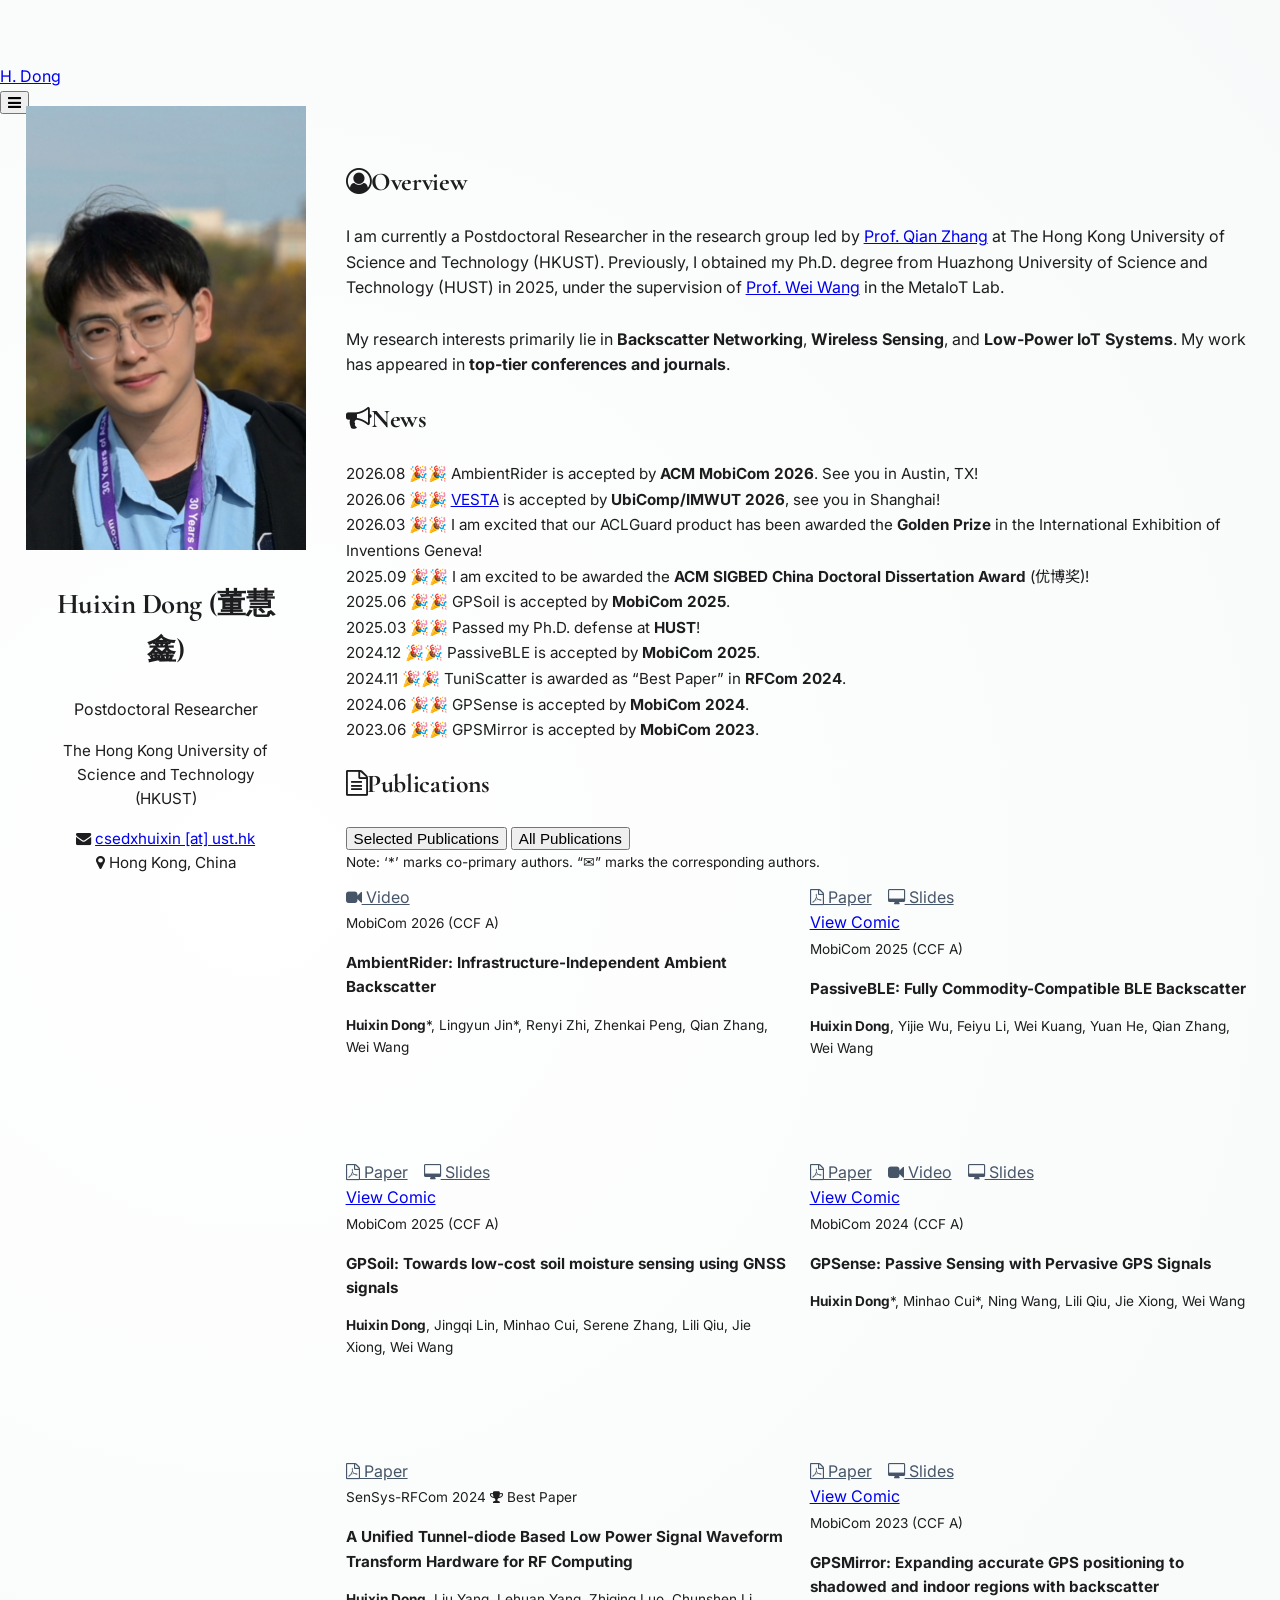
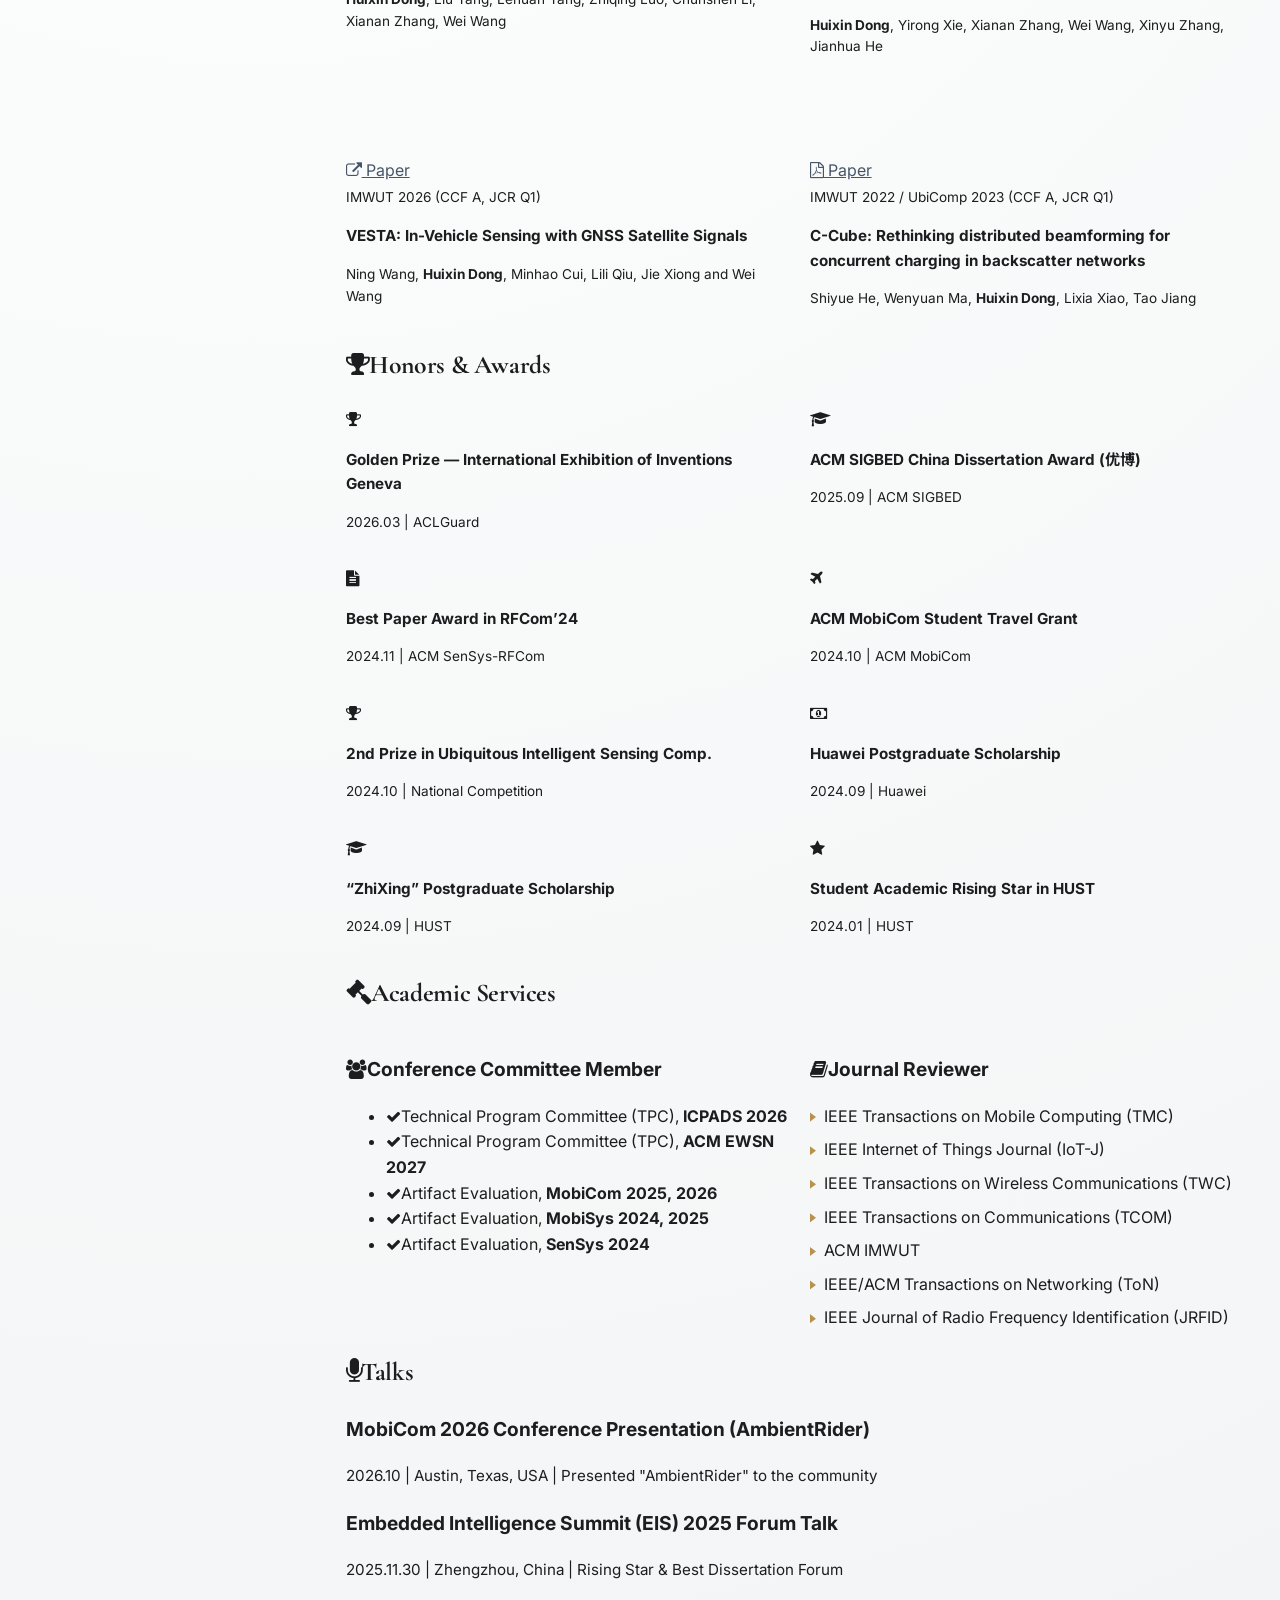
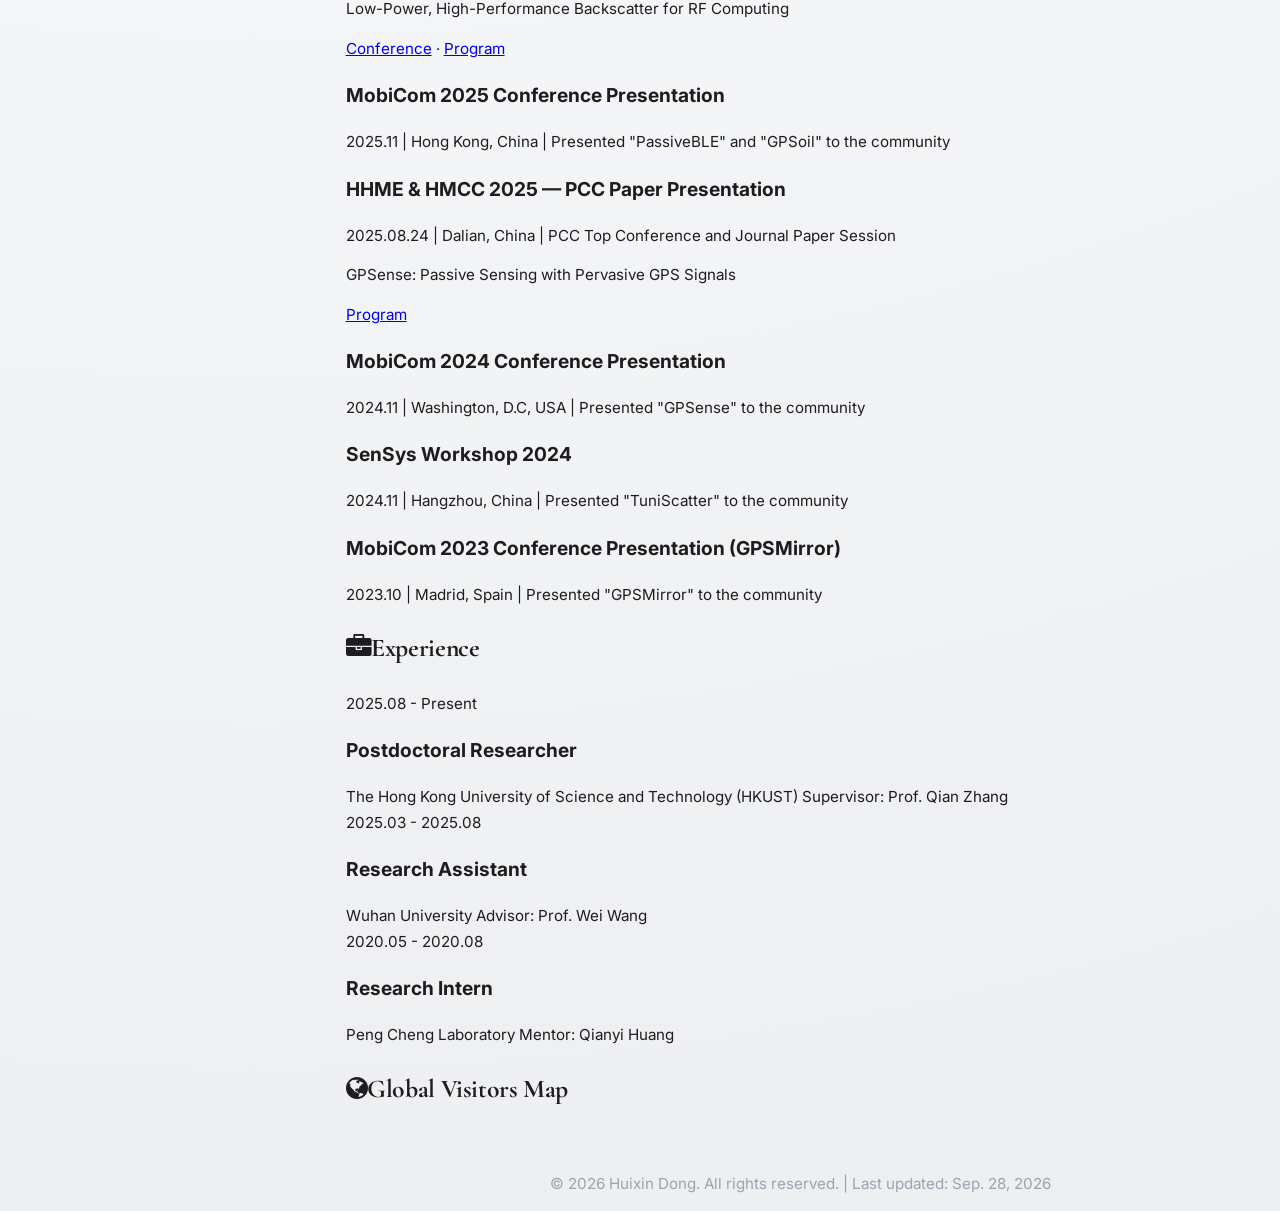
==== commit a9cbfe14: "Restyle: warm-gold accent + serif headings + rounded avatar (learn from PRISM)" ====
--- a/index.html
+++ b/index.html
@@ -37,13 +37,13 @@
             const buttons = document.querySelectorAll('.filter-btn');
             buttons.forEach(btn => {
                 btn.setAttribute('aria-pressed', String(btn.id === `btn-${type}`));
-                btn.classList.remove('bg-blue-800', 'text-white', 'shadow-md');
+                btn.classList.remove('bg-[#b8914d]', 'text-white', 'shadow-md');
                 btn.classList.add('glass-btn-inactive', 'text-gray-700');
             });
             const activeBtn = document.getElementById(`btn-${type}`);
             if(activeBtn) {
                 activeBtn.classList.remove('glass-btn-inactive', 'text-gray-700');
-                activeBtn.classList.add('bg-blue-800', 'text-white', 'shadow-md');
+                activeBtn.classList.add('bg-[#b8914d]', 'text-white', 'shadow-md');
             }
         }
 
@@ -266,7 +266,7 @@
                 bottom: 10px;
                 right: 8px;
                 font-size: 10px;
-                color: #1e3a8a;
+                color: #9a7430;
                 font-weight: bold;
                 z-index: 23;
                 opacity: 0.6; 
@@ -295,7 +295,7 @@
 
         body {
             font-family: 'Inter', 'Noto Sans SC', sans-serif;
-            background: radial-gradient(circle at 20% 20%, #fdfbfb, #ebedee 60%, #e3e8eb);
+            background: radial-gradient(circle at 20% 20%, #fefffe, #f4f6f7 60%, #eceef0);
             color: #1d1d1f;
             padding-top: 4rem;
             line-height: 1.6;
@@ -310,7 +310,7 @@
         .nav-link { position: relative; font-size: 0.82rem !important; }
         .nav-link::after {
             content: ''; position: absolute; width: 0; height: 2px;
-            bottom: -2px; left: 0; background-color: #0071e3;
+            bottom: -2px; left: 0; background-color: #b8914d;
             transition: width 0.3s ease;
         }
         .nav-link:hover::after { width: 100%; }
@@ -407,10 +407,10 @@
         }
         .pub-actions a { color: #86868b; transition: color 0.2s ease; margin-left: 1rem; }
         .pub-actions a:first-child { margin-left: 0; }
-        .pub-actions a:hover { color: #0071e3; }
-
-        h1 { font-size: 1.8rem !important; letter-spacing: -0.015em; }
-        h2 { font-size: 1.6rem !important; letter-spacing: -0.015em; }
+        .pub-actions a:hover { color: #b8914d; }
+
+        h1 { font-size: 1.8rem !important; letter-spacing: -0.015em; font-family: 'Cormorant Garamond', Georgia, serif !important; }
+        h2 { font-size: 1.6rem !important; letter-spacing: -0.015em; font-family: 'Cormorant Garamond', Georgia, serif !important; font-weight: 700 !important; }
         h3 { font-size: 1.2rem !important; }
         .text-sm { font-size: 0.95rem !important; }
         .text-xs { font-size: 0.85rem !important; }
@@ -426,7 +426,7 @@
             width: 1rem;
             height: 1rem;
             border-radius: 9999px;
-            background-color: #1e3a8a; 
+            background-color: #9a7430; 
             border: 4px solid #f3f4f6; 
             box-shadow: 0 1px 2px 0 rgba(0, 0, 0, 0.05);
         }
@@ -449,12 +449,12 @@
         .reviewer-list li + li { margin-top: .5rem; }
         .reviewer-list summary { display: flex; align-items: baseline; gap: .5rem; cursor: pointer; list-style: none; border-radius: 4px; }
         .reviewer-list summary::-webkit-details-marker { display: none; }
-        .reviewer-list summary::before { content: ''; flex: 0 0 .4rem; width: .4rem; height: .6rem; background: #2563eb; clip-path: polygon(0 0, 100% 50%, 0 100%); transition: transform .15s ease; }
+        .reviewer-list summary::before { content: ''; flex: 0 0 .4rem; width: .4rem; height: .6rem; background: #b8914d; clip-path: polygon(0 0, 100% 50%, 0 100%); transition: transform .15s ease; }
         .reviewer-list details[open] > summary::before { transform: rotate(90deg); }
-        .reviewer-list summary:hover { color: #1e40af; }
-        .reviewer-list summary:focus-visible { outline: 2px solid #1e40af; outline-offset: 4px; }
+        .reviewer-list summary:hover { color: #b8914d; }
+        .reviewer-list summary:focus-visible { outline: 2px solid #b8914d; outline-offset: 4px; }
         .reviewer-years { display: block; margin: .25rem 0 0 .9rem; color: #475569; font-size: .9em; }
-        a:focus-visible, button:focus-visible { outline: 2px solid #1e40af; outline-offset: 4px; }
+        a:focus-visible, button:focus-visible { outline: 2px solid #b8914d; outline-offset: 4px; }
         @media (prefers-reduced-motion: reduce) {
             html { scroll-behavior: auto; }
             *, *::before, *::after { animation: none !important; transition: none !important; }
@@ -496,7 +496,7 @@
             font-weight: 600;
             letter-spacing: 0;
             text-align: center;
-            color: #1e40af;
+            color: #b8914d;
         }
         .travel-lead {
             font-family: 'Cormorant Garamond', Georgia, serif;
@@ -547,12 +547,12 @@
             background: rgba(255, 255, 255, .82);
             -webkit-backdrop-filter: blur(8px);
             backdrop-filter: blur(8px);
-            color: #1e40af;
+            color: #b8914d;
             font-size: .95rem;
             cursor: pointer;
             transition: background .25s ease, border-color .25s ease, transform .25s ease, color .25s ease;
         }
-        .travel-close:hover { background: #1e40af; border-color: #1e40af; color: #fff; transform: translateY(-1px); }
+        .travel-close:hover { background: #b8914d; border-color: #b8914d; color: #fff; transform: translateY(-1px); }
         @media (max-width: 640px) {
             .travel-lead { line-height: 1.8; }
             .travel-close { top: .7rem; right: .7rem; width: 2.3rem; height: 2.3rem; }
@@ -565,21 +565,21 @@
         <div class="container mx-auto px-4 sm:px-6 lg:px-8 h-full">
             <div class="flex justify-between items-center h-full">
                 <a href="#" class="flex items-center hover:opacity-80 transition">
-                    <span class="text-2xl font-bold text-blue-900 hidden sm:inline-block tracking-tight">Huixin Dong (董慧鑫)</span>
-                    <span class="text-xl font-bold text-blue-900 sm:hidden">H. Dong</span>
+                    <span class="text-2xl font-bold text-gray-900 hidden sm:inline-block tracking-tight">Huixin Dong (董慧鑫)</span>
+                    <span class="text-xl font-bold text-gray-900 sm:hidden">H. Dong</span>
                 </a>
                 <nav class="hidden xl:flex space-x-4">
-                    <a href="#research" class="nav-link text-gray-600 hover:text-blue-800 font-medium uppercase tracking-wide text-xs">Overview</a>
-                    <a href="#news" class="nav-link text-gray-600 hover:text-blue-800 font-medium uppercase tracking-wide text-xs">News</a>
-                    <a href="#publications" class="nav-link text-gray-600 hover:text-blue-800 font-medium uppercase tracking-wide text-xs">Publications</a>
-                    <a href="#awards" class="nav-link text-gray-600 hover:text-blue-800 font-medium uppercase tracking-wide text-xs">Awards</a>
-                    <a href="#services" class="nav-link text-gray-600 hover:text-blue-800 font-medium uppercase tracking-wide text-xs">Services</a>
-                    <a href="#talks" class="nav-link text-gray-600 hover:text-blue-800 font-medium uppercase tracking-wide text-xs">Talks</a>
-                    <a href="#experience" class="nav-link text-gray-600 hover:text-blue-800 font-medium uppercase tracking-wide text-xs">Experience</a>
-                    <a href="#travel" onclick="openTravel(event)" class="nav-link text-gray-600 hover:text-blue-800 font-medium uppercase tracking-wide text-xs">Travel</a>
+                    <a href="#research" class="nav-link text-gray-600 hover:text-[#b8914d] font-medium uppercase tracking-wide text-xs">Overview</a>
+                    <a href="#news" class="nav-link text-gray-600 hover:text-[#b8914d] font-medium uppercase tracking-wide text-xs">News</a>
+                    <a href="#publications" class="nav-link text-gray-600 hover:text-[#b8914d] font-medium uppercase tracking-wide text-xs">Publications</a>
+                    <a href="#awards" class="nav-link text-gray-600 hover:text-[#b8914d] font-medium uppercase tracking-wide text-xs">Awards</a>
+                    <a href="#services" class="nav-link text-gray-600 hover:text-[#b8914d] font-medium uppercase tracking-wide text-xs">Services</a>
+                    <a href="#talks" class="nav-link text-gray-600 hover:text-[#b8914d] font-medium uppercase tracking-wide text-xs">Talks</a>
+                    <a href="#experience" class="nav-link text-gray-600 hover:text-[#b8914d] font-medium uppercase tracking-wide text-xs">Experience</a>
+                    <a href="#travel" onclick="openTravel(event)" class="nav-link text-gray-600 hover:text-[#b8914d] font-medium uppercase tracking-wide text-xs">Travel</a>
                 </nav>
                 <div class="xl:hidden">
-                    <button id="mobile-menu-toggle" aria-label="Toggle navigation" aria-controls="mobile-menu" aria-expanded="false" onclick="toggleMobileMenu()" class="text-gray-600 hover:text-blue-800 focus:outline-none p-1">
+                    <button id="mobile-menu-toggle" aria-label="Toggle navigation" aria-controls="mobile-menu" aria-expanded="false" onclick="toggleMobileMenu()" class="text-gray-600 hover:text-[#b8914d] focus:outline-none p-1">
                         <i class="fa fa-bars text-lg"></i>
                     </button>
                 </div>
@@ -587,14 +587,14 @@
         </div>
         <div id="mobile-menu" class="hidden xl:hidden bg-white/95 backdrop-blur-xl border-b border-gray-200 shadow-lg absolute w-full left-0 top-16">
             <nav class="flex flex-col p-3 space-y-2">
-                <a href="#research" onclick="toggleMobileMenu()" class="block text-gray-700 hover:text-blue-800 hover:bg-gray-50 px-3 py-2 rounded-md font-medium mobile-nav-link">Overview</a>
-                <a href="#news" onclick="toggleMobileMenu()" class="block text-gray-700 hover:text-blue-800 hover:bg-gray-50 px-3 py-2 rounded-md font-medium mobile-nav-link">News</a>
-                <a href="#publications" onclick="toggleMobileMenu()" class="block text-gray-700 hover:text-blue-800 hover:bg-gray-50 px-3 py-2 rounded-md font-medium mobile-nav-link">Publications</a>
-                <a href="#awards" onclick="toggleMobileMenu()" class="block text-gray-700 hover:text-blue-800 hover:bg-gray-50 px-3 py-2 rounded-md font-medium mobile-nav-link">Awards</a>
-                <a href="#services" onclick="toggleMobileMenu()" class="block text-gray-700 hover:text-blue-800 hover:bg-gray-50 px-3 py-2 rounded-md font-medium mobile-nav-link">Services</a>
-                <a href="#talks" onclick="toggleMobileMenu()" class="block text-gray-700 hover:text-blue-800 hover:bg-gray-50 px-3 py-2 rounded-md font-medium mobile-nav-link">Talks</a>
-                <a href="#experience" onclick="toggleMobileMenu()" class="block text-gray-700 hover:text-blue-800 hover:bg-gray-50 px-3 py-2 rounded-md font-medium mobile-nav-link">Experience</a>
-                <a href="#travel" onclick="toggleMobileMenu(); openTravel(event);" class="block text-gray-700 hover:text-blue-800 hover:bg-gray-50 px-3 py-2 rounded-md font-medium mobile-nav-link">Travel</a>
+                <a href="#research" onclick="toggleMobileMenu()" class="block text-gray-700 hover:text-[#b8914d] hover:bg-gray-50 px-3 py-2 rounded-md font-medium mobile-nav-link">Overview</a>
+                <a href="#news" onclick="toggleMobileMenu()" class="block text-gray-700 hover:text-[#b8914d] hover:bg-gray-50 px-3 py-2 rounded-md font-medium mobile-nav-link">News</a>
+                <a href="#publications" onclick="toggleMobileMenu()" class="block text-gray-700 hover:text-[#b8914d] hover:bg-gray-50 px-3 py-2 rounded-md font-medium mobile-nav-link">Publications</a>
+                <a href="#awards" onclick="toggleMobileMenu()" class="block text-gray-700 hover:text-[#b8914d] hover:bg-gray-50 px-3 py-2 rounded-md font-medium mobile-nav-link">Awards</a>
+                <a href="#services" onclick="toggleMobileMenu()" class="block text-gray-700 hover:text-[#b8914d] hover:bg-gray-50 px-3 py-2 rounded-md font-medium mobile-nav-link">Services</a>
+                <a href="#talks" onclick="toggleMobileMenu()" class="block text-gray-700 hover:text-[#b8914d] hover:bg-gray-50 px-3 py-2 rounded-md font-medium mobile-nav-link">Talks</a>
+                <a href="#experience" onclick="toggleMobileMenu()" class="block text-gray-700 hover:text-[#b8914d] hover:bg-gray-50 px-3 py-2 rounded-md font-medium mobile-nav-link">Experience</a>
+                <a href="#travel" onclick="toggleMobileMenu(); openTravel(event);" class="block text-gray-700 hover:text-[#b8914d] hover:bg-gray-50 px-3 py-2 rounded-md font-medium mobile-nav-link">Travel</a>
             </nav>
         </div>
     </header>
@@ -606,36 +606,36 @@
                     id="avatar-img"
                     src="/images/avatar.png"
                     alt="Huixin Dong" 
-                    class="w-36 h-36 rounded-full border-4 border-white/50 shadow-xl object-cover bg-gray-200"
+                    class="w-36 h-36 rounded-2xl overflow-hidden shadow-lg hover:shadow-xl object-cover bg-gray-200 motion-safe:transition-all duration-200 motion-safe:hover:scale-105"
                 >
             </div>
             <div class="sidebar-info">
-                <h1 class="text-2xl font-bold text-gray-900 mb-2">Huixin Dong <span class="block whitespace-nowrap text-base font-normal text-gray-500">(董慧鑫)</span></h1>
-                <p class="text-lg text-blue-800 font-medium mb-3">Postdoctoral Researcher</p>
+                <h1 class="text-3xl font-bold text-gray-900 mb-2" style="font-family:'Cormorant Garamond', Georgia, serif;">Huixin Dong <span class="block whitespace-nowrap text-base font-normal text-gray-500">(董慧鑫)</span></h1>
+                <p class="text-lg text-[#b8914d] font-medium mb-3">Postdoctoral Researcher</p>
                 <p class="text-gray-600 mb-4 text-sm leading-tight">The Hong Kong University of Science and Technology (HKUST)</p>
                 <div class="space-y-3 mb-4 text-sm text-gray-600">
                     <div class="flex items-center lg:justify-center justify-start">
-                        <i class="fa fa-envelope text-blue-800 w-6 text-center mr-2"></i>
-                        <a href="mailto:csedxhuixin@ust.hk" class="hover:text-blue-800 hover:underline transition text-sm">csedxhuixin [at] ust.hk</a>
+                        <i class="fa fa-envelope text-[#b8914d] w-6 text-center mr-2"></i>
+                        <a href="mailto:csedxhuixin@ust.hk" class="hover:text-[#b8914d] hover:underline transition text-sm">csedxhuixin [at] ust.hk</a>
                     </div>
                     <div class="flex items-center lg:justify-center justify-start">
-                        <i class="fa fa-map-marker text-blue-800 w-6 text-center mr-2"></i>
+                        <i class="fa fa-map-marker text-[#b8914d] w-6 text-center mr-2"></i>
                         <span class="text-sm">Hong Kong, China</span>
                     </div>
                 </div>
-                <p class="text-sm text-gray-600 mb-3"><a href="mailto:dxhuixin@gmail.com" class="hover:text-blue-800 hover:underline">dxhuixin@gmail.com</a></p>
+                <p class="text-sm text-gray-600 mb-3"><a href="mailto:dxhuixin@gmail.com" class="hover:text-[#b8914d] hover:underline">dxhuixin@gmail.com</a></p>
                 <div class="mb-4">
                     <h3 class="text-sm font-bold text-gray-400 uppercase tracking-wider mb-3">Research Interests</h3>
                     <div class="flex flex-wrap gap-2 lg:justify-center justify-start">
-                        <span class="bg-blue-50/60 text-blue-700 px-3 py-1 rounded-full border border-blue-100/50 text-sm font-semibold backdrop-blur-sm">Backscatter</span>
-                        <span class="bg-blue-50/60 text-blue-700 px-3 py-1 rounded-full border border-blue-100/50 text-sm font-semibold backdrop-blur-sm">Wireless Sensing</span>
-                        <span class="bg-blue-50/60 text-blue-700 px-3 py-1 rounded-full border border-blue-100/50 text-sm font-semibold backdrop-blur-sm">Low-Power IoT</span>
+                        <span class="bg-[#f7efe0]/60 text-[#9a7430] px-3 py-1 rounded-full border border-[#e5d3ab]/50 text-sm font-semibold backdrop-blur-sm">Backscatter</span>
+                        <span class="bg-[#f7efe0]/60 text-[#9a7430] px-3 py-1 rounded-full border border-[#e5d3ab]/50 text-sm font-semibold backdrop-blur-sm">Wireless Sensing</span>
+                        <span class="bg-[#f7efe0]/60 text-[#9a7430] px-3 py-1 rounded-full border border-[#e5d3ab]/50 text-sm font-semibold backdrop-blur-sm">Low-Power IoT</span>
                     </div>
                 </div>
                 <div class="flex space-x-4 lg:justify-center justify-start mt-3">
-                    <a href="https://scholar.google.com/citations?user=5XROK7EAAAAJ" class="text-gray-400 hover:text-blue-800 transition transform hover:scale-110" title="Google Scholar"><i class="fa fa-google text-xl"></i></a>
+                    <a href="https://scholar.google.com/citations?user=5XROK7EAAAAJ" class="text-gray-400 hover:text-[#b8914d] transition transform hover:scale-110" title="Google Scholar"><i class="fa fa-google text-xl"></i></a>
                     <a href="https://github.com/donghuixin" class="text-gray-400 hover:text-black transition transform hover:scale-110" title="GitHub"><i class="fa fa-github text-xl"></i></a>
-                    <a href="https://es.linkedin.com/in/huixin-dong-80220a294" class="text-gray-400 hover:text-blue-600 transition transform hover:scale-110" title="LinkedIn"><i class="fa fa-linkedin text-xl"></i></a>
+                    <a href="https://es.linkedin.com/in/huixin-dong-80220a294" class="text-gray-400 hover:text-[#b8914d] transition transform hover:scale-110" title="LinkedIn"><i class="fa fa-linkedin text-xl"></i></a>
                     <a href="https://www.researchgate.net/scientific-contributions/Huixin-Dong-2299262092" class="text-gray-400 hover:text-green-600 transition transform hover:scale-110" title="ResearchGate"><span class="font-bold font-serif text-lg leading-none" style="position:relative; top:1px;">R<span style="font-size:0.8em">G</span></span></a>
                 </div>
             </div>
@@ -646,12 +646,12 @@
         
         <section id="research" class="mb-8 scroll-mt-20">
             <h2 class="text-2xl font-bold text-gray-900 mb-4 pb-2 border-b border-gray-200/50 flex items-center">
-                <i class="fa fa-user-circle-o mr-3 text-blue-800"></i>Overview
+                <i class="fa fa-user-circle-o mr-3 text-[#b8914d]"></i>Overview
             </h2>
             <div class="glass-card rounded-2xl p-6">
                 <p class="text-gray-700 leading-relaxed text-base">
-                    I am currently a Postdoctoral Researcher in the research group led by <a href="https://www.cse.ust.hk/~qianzh/" class="text-blue-700 hover:underline font-semibold transition">Prof. Qian Zhang</a> at The Hong Kong University of Science and Technology (HKUST). 
-                    Previously, I obtained my Ph.D. degree from Huazhong University of Science and Technology (HUST) in 2025, under the supervision of <a href="https://cs.whu.edu.cn/info/1019/55961.htm" class="text-blue-700 hover:underline font-semibold transition">Prof. Wei Wang</a> in the MetaIoT Lab.
+                    I am currently a Postdoctoral Researcher in the research group led by <a href="https://www.cse.ust.hk/~qianzh/" class="text-[#9a7430] hover:underline font-semibold transition">Prof. Qian Zhang</a> at The Hong Kong University of Science and Technology (HKUST). 
+                    Previously, I obtained my Ph.D. degree from Huazhong University of Science and Technology (HUST) in 2025, under the supervision of <a href="https://cs.whu.edu.cn/info/1019/55961.htm" class="text-[#9a7430] hover:underline font-semibold transition">Prof. Wei Wang</a> in the MetaIoT Lab.
                     <br><br>
                     My research interests primarily lie in <strong>Backscatter Networking</strong>, <strong>Wireless Sensing</strong>, and <strong>Low-Power IoT Systems</strong>. My work has appeared in <strong>top-tier conferences and journals</strong>.
                 </p>
@@ -660,7 +660,7 @@
 
         <section id="news" class="mb-8 scroll-mt-20">
             <h2 class="text-2xl font-bold text-gray-900 mb-4 pb-2 border-b border-gray-200/50 flex items-center">
-                <i class="fa fa-bullhorn mr-3 text-blue-800"></i>News
+                <i class="fa fa-bullhorn mr-3 text-[#b8914d]"></i>News
             </h2>
             <div class="glass-card rounded-2xl p-6 space-y-3">
                     <div class="flex items-start">
@@ -669,7 +669,7 @@
                 </div>
                 <div class="flex items-start">
                     <span class="text-gray-500 font-mono text-sm w-24 pt-0.5 shrink-0">2026.06</span>
-                    <span class="text-gray-700 text-sm"> 🎉🎉 <a href="https://doi.org/10.1145/3831995" target="_blank" rel="noopener noreferrer" class="text-blue-700 hover:underline font-semibold transition">VESTA</a> is accepted by  <strong>UbiComp/IMWUT 2026</strong>, see you in Shanghai!</span>
+                    <span class="text-gray-700 text-sm"> 🎉🎉 <a href="https://doi.org/10.1145/3831995" target="_blank" rel="noopener noreferrer" class="text-[#9a7430] hover:underline font-semibold transition">VESTA</a> is accepted by  <strong>UbiComp/IMWUT 2026</strong>, see you in Shanghai!</span>
                 </div>
                 <div class="flex items-start">
                     <span class="text-gray-500 font-mono text-sm w-24 pt-0.5 shrink-0">2026.03</span>
@@ -708,11 +708,11 @@
 
         <section id="publications" class="mb-8 scroll-mt-20">
             <h2 class="text-2xl font-bold text-gray-900 mb-4 pb-2 border-b border-gray-200/50 flex items-center">
-                <i class="fa fa-file-text-o mr-3 text-blue-800"></i>Publications
+                <i class="fa fa-file-text-o mr-3 text-[#b8914d]"></i>Publications
             </h2>
             <div class="flex flex-col sm:flex-row justify-between items-end mb-4">
                 <div class="flex flex-wrap gap-3">
-                    <button type="button" aria-pressed="true" id="btn-a" class="filter-btn bg-blue-800 text-white shadow-md px-4 py-2 rounded-full text-sm font-medium transition hover:opacity-90 backdrop-blur-sm" onclick="filterPublications('a')">Selected Publications</button>
+                    <button type="button" aria-pressed="true" id="btn-a" class="filter-btn bg-[#b8914d] text-white shadow-md px-4 py-2 rounded-full text-sm font-medium transition hover:opacity-90 backdrop-blur-sm" onclick="filterPublications('a')">Selected Publications</button>
                     <button type="button" aria-pressed="false" id="btn-all" class="filter-btn glass-btn-inactive text-gray-700 px-4 py-2 rounded-full text-sm font-medium transition" onclick="filterPublications('all')">All Publications</button>
                 </div>
                 <div class="text-xs text-gray-400 mt-2 sm:mt-0 italic tracking-wide">
@@ -894,7 +894,7 @@
 
         <section id="awards" class="mb-8 scroll-mt-20">
             <h2 class="text-2xl font-bold text-gray-900 mb-4 pb-2 border-b border-gray-200/50 flex items-center">
-                <i class="fa fa-trophy mr-3 text-blue-800"></i>Honors & Awards
+                <i class="fa fa-trophy mr-3 text-[#b8914d]"></i>Honors & Awards
             </h2>
             <div class="award-grid">
                 <div class="glass-card rounded-xl p-3 flex items-center transition hover:shadow-md">
@@ -905,7 +905,7 @@
                     </div>
                 </div>
                 <div class="glass-card rounded-xl p-3 flex items-center transition hover:shadow-md">
-                    <div class="bg-blue-50/60 text-blue-800 w-10 h-10 rounded-full flex items-center justify-center mr-3 flex-shrink-0 backdrop-blur-sm"><i class="fa fa-graduation-cap text-base"></i></div>
+                    <div class="bg-[#f7efe0]/60 text-[#b8914d] w-10 h-10 rounded-full flex items-center justify-center mr-3 flex-shrink-0 backdrop-blur-sm"><i class="fa fa-graduation-cap text-base"></i></div>
                     <div>
                         <h3 class="font-bold text-gray-900 text-sm">ACM SIGBED China Dissertation Award (优博)</h3>
                         <p class="text-gray-500 text-xs mt-1">2025.09 | ACM SIGBED</p>
@@ -919,32 +919,32 @@
                     </div>
                 </div>
                 <div class="glass-card rounded-xl p-3 flex items-center transition hover:shadow-md">
-                    <div class="bg-blue-50/60 text-blue-800 w-10 h-10 rounded-full flex items-center justify-center mr-3 flex-shrink-0 backdrop-blur-sm"><i class="fa fa-plane text-base"></i></div>
+                    <div class="bg-[#f7efe0]/60 text-[#b8914d] w-10 h-10 rounded-full flex items-center justify-center mr-3 flex-shrink-0 backdrop-blur-sm"><i class="fa fa-plane text-base"></i></div>
                     <div>
                         <h3 class="font-bold text-gray-900 text-sm">ACM MobiCom Student Travel Grant</h3>
                         <p class="text-gray-500 text-xs mt-1">2024.10 | ACM MobiCom</p>
                     </div>
                 </div>
                 <div class="glass-card rounded-xl p-3 flex items-center transition hover:shadow-md">
-                    <div class="bg-blue-50/60 text-blue-800 w-10 h-10 rounded-full flex items-center justify-center mr-3 flex-shrink-0 backdrop-blur-sm"><i class="fa fa-trophy text-base"></i></div>
+                    <div class="bg-[#f7efe0]/60 text-[#b8914d] w-10 h-10 rounded-full flex items-center justify-center mr-3 flex-shrink-0 backdrop-blur-sm"><i class="fa fa-trophy text-base"></i></div>
                     <div>
                         <h3 class="font-bold text-gray-900 text-sm">2nd Prize in Ubiquitous Intelligent Sensing Comp.</h3>
                         <p class="text-gray-500 text-xs mt-1">2024.10 | National Competition</p>
                     </div>
                 </div>
                 <div class="glass-card rounded-xl p-3 flex items-center transition hover:shadow-md">
-                    <div class="bg-blue-50/60 text-blue-800 w-10 h-10 rounded-full flex items-center justify-center mr-3 flex-shrink-0 backdrop-blur-sm"><i class="fa fa-money text-base"></i></div>
+                    <div class="bg-[#f7efe0]/60 text-[#b8914d] w-10 h-10 rounded-full flex items-center justify-center mr-3 flex-shrink-0 backdrop-blur-sm"><i class="fa fa-money text-base"></i></div>
                     <div>
                         <h3 class="font-bold text-gray-900 text-sm">Huawei Postgraduate Scholarship</h3>
                         <p class="text-gray-500 text-xs mt-1">2024.09 | Huawei</p>
                     </div>
                 </div>
                 <div class="glass-card rounded-xl p-3 flex items-center transition hover:shadow-md">
-                    <div class="bg-blue-50/60 text-blue-800 w-10 h-10 rounded-full flex items-center justify-center mr-3 flex-shrink-0"><i class="fa fa-graduation-cap text-base"></i></div>
+                    <div class="bg-[#f7efe0]/60 text-[#b8914d] w-10 h-10 rounded-full flex items-center justify-center mr-3 flex-shrink-0"><i class="fa fa-graduation-cap text-base"></i></div>
                     <div><h3 class="font-bold text-gray-900 text-sm">“ZhiXing” Postgraduate Scholarship</h3><p class="text-gray-500 text-xs mt-1">2024.09 | HUST</p></div>
                 </div>
                 <div class="glass-card rounded-xl p-3 flex items-center transition hover:shadow-md">
-                    <div class="bg-blue-50/60 text-blue-800 w-10 h-10 rounded-full flex items-center justify-center mr-3 flex-shrink-0 backdrop-blur-sm"><i class="fa fa-star text-base"></i></div>
+                    <div class="bg-[#f7efe0]/60 text-[#b8914d] w-10 h-10 rounded-full flex items-center justify-center mr-3 flex-shrink-0 backdrop-blur-sm"><i class="fa fa-star text-base"></i></div>
                     <div>
                         <h3 class="font-bold text-gray-900 text-sm">Student Academic Rising Star in HUST</h3>
                         <p class="text-gray-500 text-xs mt-1">2024.01 | HUST</p>
@@ -955,21 +955,21 @@
 
         <section id="services" class="mb-8 scroll-mt-20">
             <h2 class="text-2xl font-bold text-gray-900 mb-4 pb-2 border-b border-gray-200/50 flex items-center">
-                <i class="fa fa-gavel mr-3 text-blue-800"></i>Academic Services
+                <i class="fa fa-gavel mr-3 text-[#b8914d]"></i>Academic Services
             </h2>
             <div class="service-grid">
                 <div class="glass-card rounded-xl p-4 h-full">
-                    <h3 class="font-bold text-gray-900 mb-3 text-base flex items-center service-item"><i class="fa fa-users mr-2 text-blue-700"></i>Conference Committee Member</h3>
+                    <h3 class="font-bold text-gray-900 mb-3 text-base flex items-center service-item"><i class="fa fa-users mr-2 text-[#9a7430]"></i>Conference Committee Member</h3>
                     <ul class="space-y-2 text-base text-gray-700 service-item">
-                        <li class="flex items-start"><i class="fa fa-check text-blue-600 mt-0.5 mr-2 text-sm"></i><span>Technical Program Committee (TPC), <strong>ICPADS 2026</strong></span></li>
-                        <li class="flex items-start"><i class="fa fa-check text-blue-600 mt-0.5 mr-2 text-sm"></i><span>Technical Program Committee (TPC), <strong>ACM EWSN 2027</strong></span></li>
-                        <li class="flex items-start"><i class="fa fa-check text-blue-600 mt-0.5 mr-2 text-sm"></i><span>Artifact Evaluation, <strong>MobiCom 2025, 2026</strong></span></li>
-                        <li class="flex items-start"><i class="fa fa-check text-blue-600 mt-0.5 mr-2 text-sm"></i><span>Artifact Evaluation, <strong>MobiSys 2024, 2025</strong></span></li>
-                        <li class="flex items-start"><i class="fa fa-check text-blue-600 mt-0.5 mr-2 text-sm"></i><span>Artifact Evaluation, <strong>SenSys 2024</strong></span></li>
+                        <li class="flex items-start"><i class="fa fa-check text-[#b8914d] mt-0.5 mr-2 text-sm"></i><span>Technical Program Committee (TPC), <strong>ICPADS 2026</strong></span></li>
+                        <li class="flex items-start"><i class="fa fa-check text-[#b8914d] mt-0.5 mr-2 text-sm"></i><span>Technical Program Committee (TPC), <strong>ACM EWSN 2027</strong></span></li>
+                        <li class="flex items-start"><i class="fa fa-check text-[#b8914d] mt-0.5 mr-2 text-sm"></i><span>Artifact Evaluation, <strong>MobiCom 2025, 2026</strong></span></li>
+                        <li class="flex items-start"><i class="fa fa-check text-[#b8914d] mt-0.5 mr-2 text-sm"></i><span>Artifact Evaluation, <strong>MobiSys 2024, 2025</strong></span></li>
+                        <li class="flex items-start"><i class="fa fa-check text-[#b8914d] mt-0.5 mr-2 text-sm"></i><span>Artifact Evaluation, <strong>SenSys 2024</strong></span></li>
                     </ul>
                 </div>
                 <div class="glass-card rounded-xl p-4 h-full">
-                    <h3 class="font-bold text-gray-900 mb-3 text-base flex items-center service-item"><i class="fa fa-book mr-2 text-blue-700"></i>Journal Reviewer</h3>
+                    <h3 class="font-bold text-gray-900 mb-3 text-base flex items-center service-item"><i class="fa fa-book mr-2 text-[#9a7430]"></i>Journal Reviewer</h3>
                     <ul class="reviewer-list">
                         <li><details><summary>IEEE Transactions on Mobile Computing (TMC)</summary><span class="reviewer-years">2024, 2025, 2026</span></details></li>
                         <li><details><summary>IEEE Internet of Things Journal (IoT-J)</summary><span class="reviewer-years">2024, 2025</span></details></li>
@@ -985,7 +985,7 @@
 
         <section id="talks" class="mb-8 scroll-mt-20">
             <h2 class="text-2xl font-bold text-gray-900 mb-4 pb-2 border-b border-gray-200/50 flex items-center">
-                <i class="fa fa-microphone mr-3 text-blue-800"></i>Talks
+                <i class="fa fa-microphone mr-3 text-[#b8914d]"></i>Talks
             </h2>
             <div class="relative border-l-2 border-gray-200/50 ml-4 space-y-6 max-w-4xl">
                 <div class="ml-8 relative talk-item">
@@ -1002,7 +1002,7 @@
                         2025.11.30 | Zhengzhou, China <span class="mx-2 text-gray-300">|</span> Rising Star &amp; Best Dissertation Forum
                     </p>
                     <p class="text-sm text-gray-600 mt-1 italic">Low-Power, High-Performance Backscatter for RF Computing</p>
-                    <p class="text-sm mt-1"><a href="https://www.embedded-ai.org/2025/index.html" class="text-blue-800 hover:underline">Conference</a> <span class="text-gray-400">·</span> <a href="https://www.embedded-ai.org/2025/schedule.html" class="text-blue-800 hover:underline">Program</a></p>
+                    <p class="text-sm mt-1"><a href="https://www.embedded-ai.org/2025/index.html" class="text-[#b8914d] hover:underline">Conference</a> <span class="text-gray-400">·</span> <a href="https://www.embedded-ai.org/2025/schedule.html" class="text-[#b8914d] hover:underline">Program</a></p>
                 </div>
                 <div class="ml-8 relative talk-item">
                     <span class="talk-item-dot secondary"></span>
@@ -1018,7 +1018,7 @@
                         2025.08.24 | Dalian, China <span class="mx-2 text-gray-300">|</span> PCC Top Conference and Journal Paper Session
                     </p>
                     <p class="text-sm text-gray-600 mt-1 italic">GPSense: Passive Sensing with Pervasive GPS Signals</p>
-                    <p class="text-sm mt-1"><a href="https://hhme.ccf.org.cn/history/2025/PCC_top_paper.html" class="text-blue-800 hover:underline">Program</a></p>
+                    <p class="text-sm mt-1"><a href="https://hhme.ccf.org.cn/history/2025/PCC_top_paper.html" class="text-[#b8914d] hover:underline">Program</a></p>
                 </div>
                 <div class="ml-8 relative talk-item">
                     <span class="talk-item-dot secondary"></span>
@@ -1046,7 +1046,7 @@
 
         <section id="experience" class="mb-8 scroll-mt-20">
              <h2 class="text-2xl font-bold text-gray-900 mb-4 pb-2 border-b border-gray-200/50 flex items-center">
-                <i class="fa fa-briefcase mr-3 text-blue-800"></i>Experience
+                <i class="fa fa-briefcase mr-3 text-[#b8914d]"></i>Experience
             </h2>
             <div class="space-y-2">
                 <div class="flex flex-col md:flex-row gap-3 items-center">
@@ -1056,7 +1056,7 @@
                     <div class="md:w-3/4 glass-card rounded-lg p-2.5 w-full">
                         <h3 class="text-base font-bold text-gray-900 leading-snug">Postdoctoral Researcher</h3>
                         <div class="flex flex-col sm:flex-row sm:items-center mt-0.5 text-sm">
-                            <span class="text-blue-800 font-medium">The Hong Kong University of Science and Technology (HKUST)</span>
+                            <span class="text-[#b8914d] font-medium">The Hong Kong University of Science and Technology (HKUST)</span>
                             <span class="hidden sm:inline mx-2 text-gray-400">|</span>
                             <span class="text-gray-600">Supervisor: Prof. Qian Zhang</span>
                         </div>
@@ -1069,7 +1069,7 @@
                     <div class="md:w-3/4 glass-card rounded-lg p-2.5 w-full">
                         <h3 class="text-base font-bold text-gray-900 leading-snug">Research Assistant</h3>
                         <div class="flex flex-col sm:flex-row sm:items-center mt-0.5 text-sm">
-                            <span class="text-blue-800 font-medium">Wuhan University</span>
+                            <span class="text-[#b8914d] font-medium">Wuhan University</span>
                             <span class="hidden sm:inline mx-2 text-gray-400">|</span>
                             <span class="text-gray-600">Advisor: Prof. Wei Wang</span>
                         </div>
@@ -1082,7 +1082,7 @@
                     <div class="md:w-3/4 glass-card rounded-lg p-2.5 w-full">
                         <h3 class="text-base font-bold text-gray-900 leading-snug">Research Intern</h3>
                         <div class="flex flex-col sm:flex-row sm:items-center mt-0.5 text-sm">
-                            <span class="text-blue-800 font-medium">Peng Cheng Laboratory</span>
+                            <span class="text-[#b8914d] font-medium">Peng Cheng Laboratory</span>
                             <span class="hidden sm:inline mx-2 text-gray-400">|</span>
                             <span class="text-gray-600">Mentor: Qianyi Huang</span>
                         </div>
@@ -1093,7 +1093,7 @@
 
         <section id="visitors" class="mb-8 scroll-mt-20">
             <h2 class="text-2xl font-bold text-gray-900 mb-4 pb-2 border-b border-gray-200/50 flex items-center">
-                <i class="fa fa-globe mr-3 text-blue-800"></i>Global Visitors Map
+                <i class="fa fa-globe mr-3 text-[#b8914d]"></i>Global Visitors Map
             </h2>
             <div class="glass-card rounded-2xl p-6 flex justify-center">
                 <div class="w-1/3 shrink-0">
@@ -1108,7 +1108,7 @@
         <p>© 2026 Huixin Dong. All rights reserved. <span class="mx-2 text-gray-300">|</span> Last updated: Sep. 28, 2026</p>
     </footer>
 
-    <button aria-label="Back to top" id="backToTop" class="fixed bottom-6 right-6 bg-blue-800/90 backdrop-blur-sm text-white w-12 h-12 rounded-full shadow-xl hidden items-center justify-center hover:bg-blue-700 transition z-50 transform hover:scale-110" onclick="window.scrollTo({top: 0, behavior: 'smooth'})">
+    <button aria-label="Back to top" id="backToTop" class="fixed bottom-6 right-6 bg-[#b8914d]/90 backdrop-blur-sm text-white w-12 h-12 rounded-full shadow-xl hidden items-center justify-center hover:bg-[#9a7430] transition z-50 transform hover:scale-110" onclick="window.scrollTo({top: 0, behavior: 'smooth'})">
         <i class="fa fa-arrow-up text-lg"></i>
     </button>
     
@@ -1123,8 +1123,8 @@
 
             <svg class="travel-ornament" viewBox="0 0 132 11" aria-hidden="true" focusable="false">
                 <path d="M0 5.5H54M78 5.5H132" stroke="#c8d2dc" stroke-width="1" fill="none"/>
-                <path d="M66 1.5L70 5.5L66 9.5L62 5.5Z" fill="none" stroke="#1e40af" stroke-width="1"/>
-                <circle cx="66" cy="5.5" r="1.1" fill="#1e40af"/>
+                <path d="M66 1.5L70 5.5L66 9.5L62 5.5Z" fill="none" stroke="#b8914d" stroke-width="1"/>
+                <circle cx="66" cy="5.5" r="1.1" fill="#b8914d"/>
             </svg>
 
             <blockquote class="travel-poem">
@@ -1134,8 +1134,8 @@
 
             <svg class="travel-ornament" viewBox="0 0 132 11" aria-hidden="true" focusable="false">
                 <path d="M0 5.5H54M78 5.5H132" stroke="#c8d2dc" stroke-width="1" fill="none"/>
-                <path d="M66 1.5L70 5.5L66 9.5L62 5.5Z" fill="none" stroke="#1e40af" stroke-width="1"/>
-                <circle cx="66" cy="5.5" r="1.1" fill="#1e40af"/>
+                <path d="M66 1.5L70 5.5L66 9.5L62 5.5Z" fill="none" stroke="#b8914d" stroke-width="1"/>
+                <circle cx="66" cy="5.5" r="1.1" fill="#b8914d"/>
             </svg>
 
             <p class="travel-coda">Research is also re-search for myself: returning to the familiar, and finding both it and ourselves anew.</p>
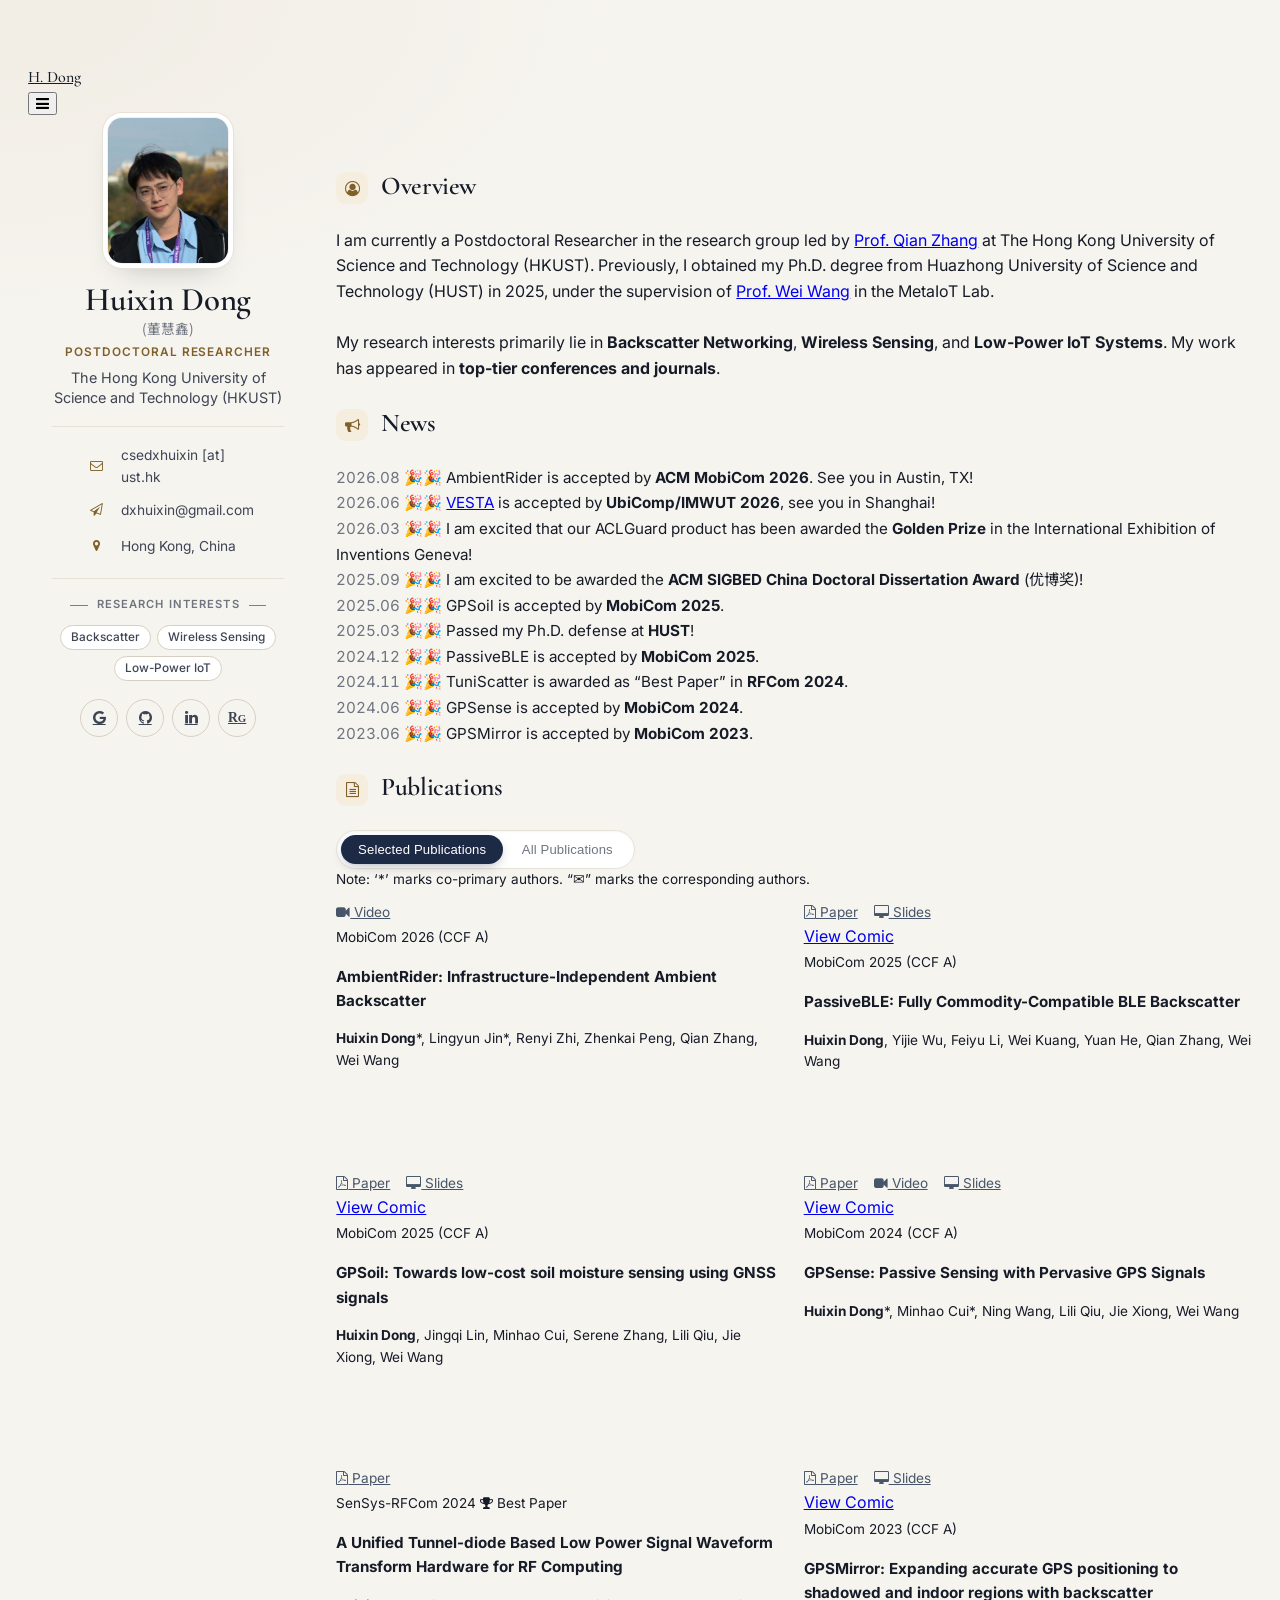
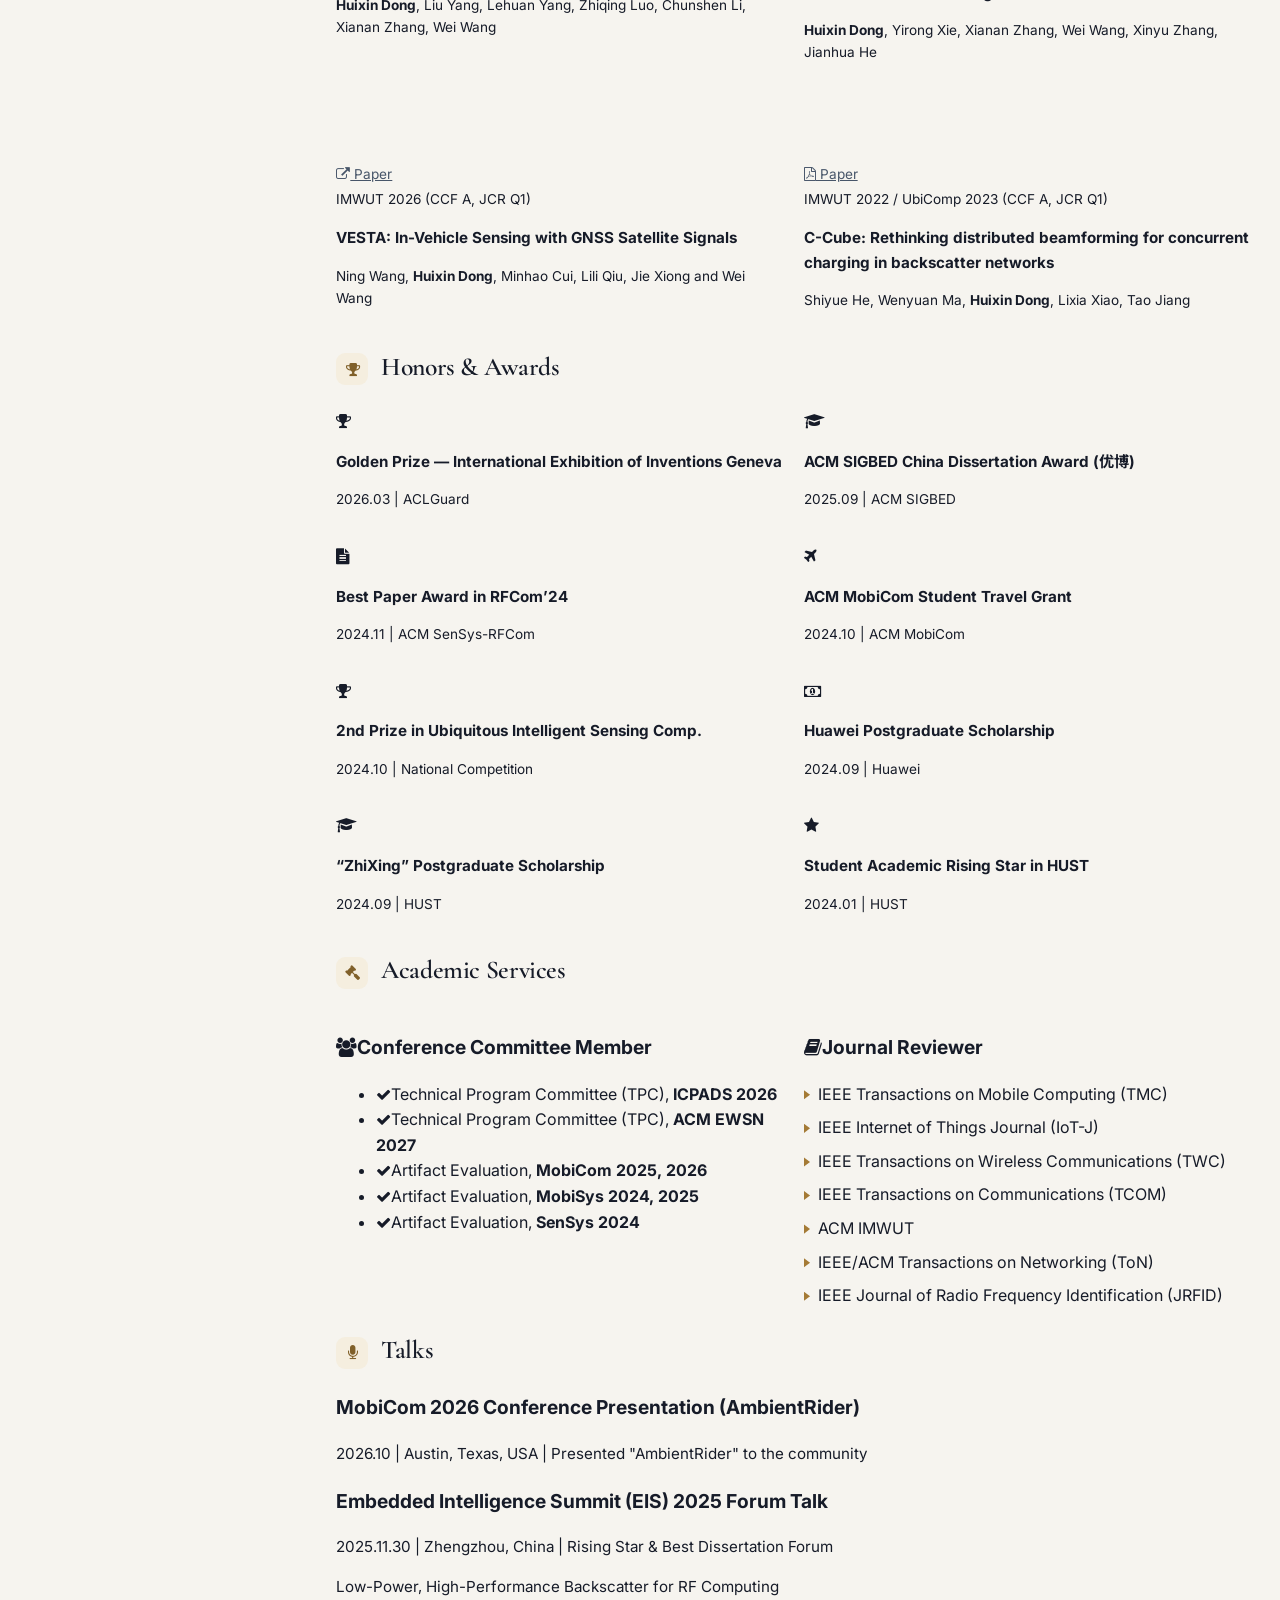
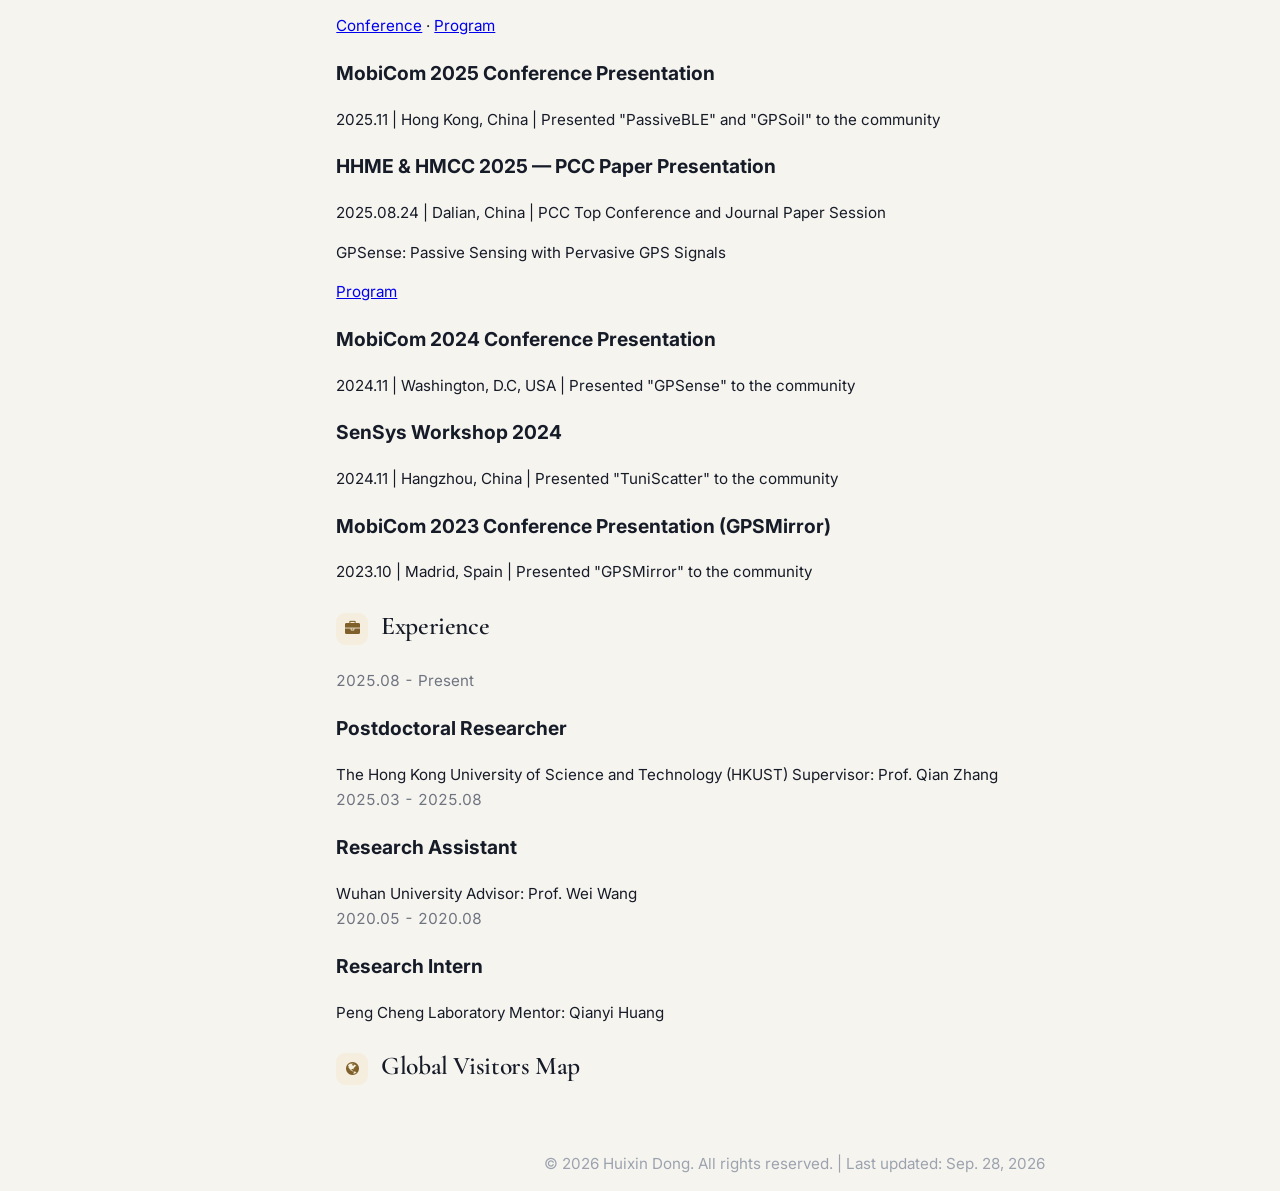
==== commit cf88d882: "Restyle: refined palette, centered sidebar profile, aligned layout grid - Palette: warm ivory backgr" ====
--- a/index.html
+++ b/index.html
@@ -37,14 +37,7 @@
             const buttons = document.querySelectorAll('.filter-btn');
             buttons.forEach(btn => {
                 btn.setAttribute('aria-pressed', String(btn.id === `btn-${type}`));
-                btn.classList.remove('bg-[#b8914d]', 'text-white', 'shadow-md');
-                btn.classList.add('glass-btn-inactive', 'text-gray-700');
             });
-            const activeBtn = document.getElementById(`btn-${type}`);
-            if(activeBtn) {
-                activeBtn.classList.remove('glass-btn-inactive', 'text-gray-700');
-                activeBtn.classList.add('bg-[#b8914d]', 'text-white', 'shadow-md');
-            }
         }
 
         // --- 2. 移动端菜单 ---
@@ -143,47 +136,35 @@
             .text-shadow-sm { text-shadow: 0 1px 2px rgba(0,0,0,0.1); }
             .scroll-mt-20 { scroll-margin-top: 5rem; }
             
-            /* --- Apple UI Glassmorphism 升级版 (渐变+毛玻璃) --- */
+            /* --- Surfaces: solid paper cards with hairline borders --- */
             .glass-panel {
-                background-image: linear-gradient(135deg, rgba(255, 255, 255, 0.6), rgba(245, 247, 250, 0.3));
-                backdrop-filter: blur(25px);
-                -webkit-backdrop-filter: blur(25px);
-                border: 1px solid rgba(255, 255, 255, 0.3);
-                box-shadow: 0 8px 32px 0 rgba(31, 38, 135, 0.05);
+                background-color: rgba(250, 249, 246, 0.86);
+                backdrop-filter: saturate(160%) blur(14px);
+                -webkit-backdrop-filter: saturate(160%) blur(14px);
+                border-bottom: 1px solid var(--line);
             }
 
             .glass-card {
-                background-image: linear-gradient(160deg, rgba(255, 255, 255, 0.5), rgba(255, 255, 255, 0.2));
-                backdrop-filter: blur(20px);
-                -webkit-backdrop-filter: blur(20px);
-                border: 1px solid rgba(255, 255, 255, 0.35);
-                box-shadow: 0 4px 20px rgba(0,0,0,0.03);
-                transition: all 0.3s ease;
+                background-color: var(--surface);
+                border: 1px solid var(--line);
+                box-shadow: 0 1px 2px rgba(20, 25, 42, 0.04);
+                transition: border-color .25s ease, box-shadow .25s ease, transform .25s ease;
             }
             .glass-card:hover {
-                background-image: linear-gradient(160deg, rgba(255, 255, 255, 0.65), rgba(255, 255, 255, 0.35));
-                box-shadow: 0 8px 28px rgba(0,0,0,0.06);
-                transform: translateY(-2px);
-                border-color: rgba(255, 255, 255, 0.5);
+                border-color: var(--line-strong);
+                box-shadow: 0 10px 28px -12px rgba(20, 25, 42, 0.16);
+                transform: translateY(-1px);
             }
 
             .glass-sidebar {
-                background-image: linear-gradient(to bottom right, rgba(255, 255, 255, 0.45), rgba(255, 255, 255, 0.2));
-                backdrop-filter: blur(30px);
-                -webkit-backdrop-filter: blur(30px);
-                border: 1px solid rgba(255, 255, 255, 0.3);
-                box-shadow: 0 20px 40px rgba(0,0,0,0.06);
+                background-color: var(--surface);
+                border: 1px solid var(--line);
+                box-shadow: 0 1px 2px rgba(20, 25, 42, 0.04), 0 18px 40px -24px rgba(20, 25, 42, 0.18);
             }
 
             .glass-btn-inactive {
-                background-image: linear-gradient(to bottom, rgba(255,255,255,0.4), rgba(255,255,255,0.1));
-                backdrop-filter: blur(10px);
-                border: 1px solid rgba(255,255,255,0.3);
+                background: transparent;
                 transition: all 0.2s;
-            }
-            .glass-btn-inactive:hover {
-                background-image: linear-gradient(to bottom, rgba(255,255,255,0.6), rgba(255,255,255,0.3));
-                border-color: rgba(255,255,255,0.5);
             }
 
             /* --- 折页效果 CSS --- */
@@ -266,7 +247,7 @@
                 bottom: 10px;
                 right: 8px;
                 font-size: 10px;
-                color: #9a7430;
+                color: #80602a;
                 font-weight: bold;
                 z-index: 23;
                 opacity: 0.6; 
@@ -293,10 +274,30 @@
             height: auto;
         }
 
+        :root {
+            --paper: #f6f4ef;
+            --surface: #ffffff;
+            --ink: #161b28;
+            --ink-2: #3d4454;
+            --muted: #6e7480;
+            --line: #e7e2d8;
+            --line-strong: #d6cfc1;
+            --navy: #1d2a46;
+            --gold: #a47a35;
+            --gold-deep: #80602a;
+            --gold-soft: #f5eedf;
+            --gutter: clamp(1.25rem, 2.2vw, 2.5rem);
+            --sbw: clamp(280px, 18vw, 340px);
+            --header-h: 4rem;
+        }
+
         body {
             font-family: 'Inter', 'Noto Sans SC', sans-serif;
-            background: radial-gradient(circle at 20% 20%, #fefffe, #f4f6f7 60%, #eceef0);
-            color: #1d1d1f;
+            background:
+                radial-gradient(900px 480px at 0% 0%, rgba(164, 122, 53, 0.06), transparent 70%),
+                var(--paper);
+            background-attachment: fixed;
+            color: var(--ink);
             padding-top: 4rem;
             line-height: 1.6;
             margin: 0;
@@ -307,23 +308,27 @@
             overscroll-behavior-y: none;
         }
         
-        .nav-link { position: relative; font-size: 0.82rem !important; }
+        header > .container { max-width: none; padding-left: var(--gutter) !important; padding-right: var(--gutter) !important; }
+        .site-brand span { font-family: 'Cormorant Garamond', Georgia, 'Noto Sans SC', serif; font-weight: 500 !important; color: var(--ink) !important; letter-spacing: 0 !important; }
+        .nav-link { position: relative; font-size: 0.76rem !important; letter-spacing: .06em !important; color: var(--ink-2) !important; padding: .35rem .15rem; transition: color .2s ease; }
         .nav-link::after {
-            content: ''; position: absolute; width: 0; height: 2px;
-            bottom: -2px; left: 0; background-color: #b8914d;
-            transition: width 0.3s ease;
-        }
-        .nav-link:hover::after { width: 100%; }
+            content: ''; position: absolute; height: 1px;
+            bottom: 0; left: 50%; right: 50%; background-color: var(--gold);
+            transition: left .3s ease, right .3s ease;
+        }
+        .nav-link:hover, .nav-link.is-active { color: var(--ink) !important; }
+        .nav-link:hover::after, .nav-link.is-active::after { left: 0; right: 0; }
 
         /* --- 侧边栏布局 --- */
         .sidebar {
             position: fixed; 
-            top: 5rem; 
-            left: clamp(1rem, 2vw, 2rem); 
-            height: calc(100vh - 6rem); 
-            width: clamp(280px, 18vw, 360px);
-            border-radius: 24px;
-            padding: clamp(1.5rem, 2vw, 2.5rem);
+            top: calc(var(--header-h) + var(--gutter));
+            left: var(--gutter);
+            height: auto;
+            max-height: calc(100vh - var(--header-h) - 2 * var(--gutter));
+            width: var(--sbw);
+            border-radius: 20px;
+            padding: clamp(1.6rem, 2vw, 2.4rem) clamp(1.5rem, 1.8vw, 2.2rem);
             z-index: 40;
             box-sizing: border-box;
             display: flex;
@@ -339,15 +344,48 @@
             flex: 0 0 auto;
             width: 100%; display: flex; flex-direction: column;
             align-items: center; text-align: center;
-            margin-bottom: 1rem;
         }
         .sidebar-info { width: 100%; }
 
+        /* --- Sidebar profile --- */
+        .sidebar-avatar { margin-bottom: 1.25rem; }
+        .avatar-img {
+            display: block; width: 7.5rem; height: 9.1rem; object-fit: cover; object-position: center 30%;
+            border-radius: 14px; background: #eae6de;
+            box-shadow: 0 0 0 1px rgba(20,25,42,.06), 0 0 0 5px var(--surface), 0 0 0 6px var(--line), 0 14px 30px -14px rgba(20,25,42,.35);
+            transition: transform .3s ease;
+        }
+        .avatar-img:hover { transform: translateY(-2px); }
+        .sb-name {
+            font-family: 'Cormorant Garamond', Georgia, serif !important;
+            font-size: 2.05rem !important; font-weight: 600; line-height: 1.05;
+            color: var(--ink); margin: 0 0 .5rem; letter-spacing: -.01em;
+        }
+        .sb-name-zh { display: block; margin-top: .2rem; font-family: 'Noto Sans SC', 'Inter', sans-serif; font-size: .85rem; font-weight: 400; letter-spacing: 0; color: var(--muted); }
+        .sb-role { margin: 0; font-size: .74rem; font-weight: 600; letter-spacing: .08em; text-transform: uppercase; color: var(--gold-deep); }
+        .sb-affil { margin: .35rem 0 0; font-size: .9rem; line-height: 1.4; color: var(--ink-2); }
+        .sb-contact { list-style: none; margin: 1.1rem 0 0; padding: 1.1rem 0 0; border-top: 1px solid var(--line); display: grid; gap: .5rem; width: 100%; justify-content: center; }
+        .sb-contact li { display: flex; align-items: center; gap: .65rem; text-align: left; font-size: .86rem; color: var(--ink-2); min-width: 0; }
+        .sb-contact i { flex: 0 0 1.75rem; height: 1.75rem; display: inline-flex; align-items: center; justify-content: center; border-radius: 8px; background: var(--paper); color: var(--gold-deep); font-size: .8rem; }
+        .sb-contact a { color: inherit; overflow-wrap: anywhere; text-decoration: none; background-image: linear-gradient(var(--gold), var(--gold)); background-size: 0 1px; background-position: 0 100%; background-repeat: no-repeat; transition: background-size .25s ease, color .2s ease; }
+        .sb-contact a:hover { color: var(--ink); background-size: 100% 1px; }
+        .sb-block { margin-top: 1.1rem; padding-top: 1.1rem; border-top: 1px solid var(--line); }
+        .sb-label { display: flex; align-items: center; justify-content: center; gap: .55rem; margin: 0 0 .65rem; font-size: .7rem !important; font-weight: 600; letter-spacing: .1em; text-transform: uppercase; color: var(--muted); }
+        .sb-label::before, .sb-label::after { content: ''; width: 1.1rem; height: 1px; background: var(--gold); }
+        .sb-tags { display: flex; flex-wrap: wrap; justify-content: center; gap: .4rem; }
+        .sb-tag { padding: .24rem .62rem; border-radius: 999px; border: 1px solid var(--line-strong); background: var(--surface); font-size: .74rem; font-weight: 500; color: var(--ink-2); line-height: 1.3; transition: border-color .2s, color .2s, background .2s; }
+        .sb-tag:hover { border-color: var(--gold); color: var(--gold-deep); background: var(--gold-soft); }
+        .sb-social { display: flex; justify-content: center; gap: .5rem; margin-top: 1.1rem; }
+        .sb-social a { width: 2.25rem; height: 2.25rem; display: inline-flex; align-items: center; justify-content: center; border-radius: 999px; border: 1px solid var(--line-strong); color: var(--ink-2); font-size: .95rem; transition: background .2s, color .2s, border-color .2s, transform .2s; }
+        .sb-social a:hover { background: var(--navy); border-color: var(--navy); color: #fff; transform: translateY(-1px); }
+        .sb-rg { font-family: Georgia, serif; font-weight: 700; font-size: .85rem; line-height: 1; }
+        .sb-rg span { font-size: .8em; }
+
         .main-content {
-            margin-left: clamp(320px, 22vw, 400px);
+            margin-left: calc(var(--gutter) + var(--sbw));
             flex-grow: 1;
-            padding: clamp(1.5rem, 2vw, 2.5rem);
-            max-width: calc(100vw - clamp(320px, 22vw, 400px));
+            padding: var(--gutter);
+            max-width: calc(100vw - var(--gutter) - var(--sbw));
             box-sizing: border-box;
             margin-bottom: 0; 
         }
@@ -358,7 +396,7 @@
             font-size: 0.85rem; 
             color: #9ca3af; 
             width: auto;
-            margin-left: clamp(320px, 22vw, 400px); 
+            margin-left: calc(var(--gutter) + var(--sbw)); 
         }
 
         @media (max-width: 1200px) { 
@@ -368,28 +406,36 @@
             .sidebar {
                 position: static; height: auto; width: 100%;
                 border-right: none; border-bottom: 1px solid #e5e7eb;
-                padding: clamp(1.5rem, 2vw, 2rem);
+                padding: 1.75rem var(--gutter);
                 top: 4rem;
                 margin: 0;
                 border-radius: 0;
-                background-image: linear-gradient(to bottom, rgba(255, 255, 255, 0.8), rgba(255, 255, 255, 0.5)); 
+                max-height: none;
                 overflow: visible; 
             }
-            .main-content { margin-left: 0; padding: clamp(1.5rem, 2vw, 2rem); max-width: 100vw; }
+            .main-content { margin-left: 0; padding: var(--gutter); max-width: 100vw; }
             .sidebar-inner {
-                flex-direction: row; justify-content: center; align-items: center;
-                gap: clamp(1.5rem, 2vw, 2rem); max-width: 900px; margin: 0 auto;
+                flex-direction: row; justify-content: center; align-items: flex-start;
+                gap: clamp(1.5rem, 3vw, 2.5rem); max-width: 900px; margin: 0 auto;
             }
             .sidebar-info { text-align: left; flex: 1; }
             .sidebar-avatar { margin-bottom: 0 !important; }
+            .sidebar-inner { text-align: left; }
+            .sb-contact, .sb-tags, .sb-social, .sb-label { justify-content: flex-start; }
+            .sb-label::after { display: none; }
+            .sidebar.glass-sidebar { border: 0; border-bottom: 1px solid var(--line); box-shadow: none; border-radius: 0; }
             footer { margin-left: 0; }
         }
         @media (max-width: 640px) {
-            .sidebar-inner { flex-direction: column; text-align: center; gap: clamp(1rem, 2vw, 1.5rem); }
+            .sidebar-inner { flex-direction: column; text-align: left; gap: 1.25rem; }
             .sidebar-info { text-align: center; }
+            .avatar-img { width: 6.5rem; height: 7.9rem; }
+            .sidebar-inner { align-items: center; text-align: center; }
+            .sb-contact, .sb-tags, .sb-social, .sb-label { justify-content: center; }
+            .sb-label::after { display: block; }
             .pub-grid, .award-grid, .service-grid { grid-template-columns: 1fr !important; }
-            .main-content { padding: clamp(1rem, 2vw, 1.5rem); }
-            .sidebar { padding: clamp(1rem, 2vw, 1.5rem); width: 100%; }
+            .main-content { padding: var(--gutter); }
+            .sidebar { padding: 1.75rem var(--gutter); width: 100%; }
             .pub-actions a { margin-left: 0.5rem !important; }
             .mobile-nav-link { font-size: 1.1rem !important; }
         }
@@ -407,7 +453,7 @@
         }
         .pub-actions a { color: #86868b; transition: color 0.2s ease; margin-left: 1rem; }
         .pub-actions a:first-child { margin-left: 0; }
-        .pub-actions a:hover { color: #b8914d; }
+        .pub-actions a:hover { color: #a47a35; }
 
         h1 { font-size: 1.8rem !important; letter-spacing: -0.015em; font-family: 'Cormorant Garamond', Georgia, serif !important; }
         h2 { font-size: 1.6rem !important; letter-spacing: -0.015em; font-family: 'Cormorant Garamond', Georgia, serif !important; font-weight: 700 !important; }
@@ -426,7 +472,7 @@
             width: 1rem;
             height: 1rem;
             border-radius: 9999px;
-            background-color: #9a7430; 
+            background-color: #80602a; 
             border: 4px solid #f3f4f6; 
             box-shadow: 0 1px 2px 0 rgba(0, 0, 0, 0.05);
         }
@@ -449,12 +495,49 @@
         .reviewer-list li + li { margin-top: .5rem; }
         .reviewer-list summary { display: flex; align-items: baseline; gap: .5rem; cursor: pointer; list-style: none; border-radius: 4px; }
         .reviewer-list summary::-webkit-details-marker { display: none; }
-        .reviewer-list summary::before { content: ''; flex: 0 0 .4rem; width: .4rem; height: .6rem; background: #b8914d; clip-path: polygon(0 0, 100% 50%, 0 100%); transition: transform .15s ease; }
+        .reviewer-list summary::before { content: ''; flex: 0 0 .4rem; width: .4rem; height: .6rem; background: #a47a35; clip-path: polygon(0 0, 100% 50%, 0 100%); transition: transform .15s ease; }
         .reviewer-list details[open] > summary::before { transform: rotate(90deg); }
-        .reviewer-list summary:hover { color: #b8914d; }
-        .reviewer-list summary:focus-visible { outline: 2px solid #b8914d; outline-offset: 4px; }
+        .reviewer-list summary:hover { color: #a47a35; }
+        .reviewer-list summary:focus-visible { outline: 2px solid #a47a35; outline-offset: 4px; }
         .reviewer-years { display: block; margin: .25rem 0 0 .9rem; color: #475569; font-size: .9em; }
-        a:focus-visible, button:focus-visible { outline: 2px solid #b8914d; outline-offset: 4px; }
+        a:focus-visible, button:focus-visible { outline: 2px solid #a47a35; outline-offset: 4px; }
+
+        /* --- Section headings --- */
+        .main-content section > h2 { color: var(--ink) !important; border-bottom-color: var(--line) !important; font-weight: 600 !important; }
+        .main-content section > h2 > i.fa {
+            width: 2rem; height: 2rem; flex: 0 0 2rem; display: inline-flex; align-items: center; justify-content: center;
+            margin-right: .8rem !important; border-radius: 9px; font-size: .95rem;
+            background: var(--gold-soft); color: var(--gold-deep) !important;
+        }
+
+        /* --- Publication filter: segmented control --- */
+        .seg-control { display: inline-flex; padding: 4px; gap: 2px; border-radius: 999px; background: var(--surface); border: 1px solid var(--line); box-shadow: inset 0 1px 2px rgba(20,25,42,.04); }
+        .seg-control .filter-btn {
+            padding: .45rem 1.05rem; border-radius: 999px; border: 0; background: transparent; cursor: pointer;
+            font-size: .82rem !important; font-weight: 500; letter-spacing: .01em; color: var(--muted);
+            transition: background .2s ease, color .2s ease, box-shadow .2s ease;
+        }
+        .seg-control .filter-btn:hover { color: var(--ink); }
+        .seg-control .filter-btn[aria-pressed="true"] { background: var(--navy); color: #fff; box-shadow: 0 4px 12px -4px rgba(29,42,70,.45); }
+
+        /* --- Card accents: calmer tones, same meaning --- */
+        .pub-card.border-l-red-500 { border-left-color: #b43a3a !important; }
+        .pub-card.border-l-yellow-400 { border-left-color: var(--gold) !important; }
+        .pub-card.border-l-gray-400 { border-left-color: #c3c8d1 !important; }
+        .pub-card h3 { color: var(--ink) !important; }
+        .pub-actions a { font-size: .85rem; }
+        .pub-actions a:hover { color: var(--gold-deep) !important; }
+
+        /* --- Dates & small type --- */
+        .main-content .font-mono { font-family: 'Inter', sans-serif !important; font-variant-numeric: tabular-nums; letter-spacing: 0; color: var(--muted) !important; }
+        .talk-item-dot { border-color: var(--paper); background-color: var(--gold); }
+        .talk-item-dot.secondary { background-color: #cfd3da; border-color: var(--paper); }
+        .main-content .border-gray-200\/50 { border-color: var(--line) !important; }
+
+        /* --- Back to top --- */
+        #backToTop { background: var(--navy) !important; box-shadow: 0 10px 24px -10px rgba(29,42,70,.55) !important; width: 2.75rem; height: 2.75rem; }
+        #backToTop:hover { background: #131d33 !important; transform: translateY(-2px) !important; }
+        #mobile-menu { background: rgba(250,249,246,.97) !important; border-color: var(--line) !important; }
         @media (prefers-reduced-motion: reduce) {
             html { scroll-behavior: auto; }
             *, *::before, *::after { animation: none !important; transition: none !important; }
@@ -496,7 +579,7 @@
             font-weight: 600;
             letter-spacing: 0;
             text-align: center;
-            color: #b8914d;
+            color: #a47a35;
         }
         .travel-lead {
             font-family: 'Cormorant Garamond', Georgia, serif;
@@ -547,12 +630,12 @@
             background: rgba(255, 255, 255, .82);
             -webkit-backdrop-filter: blur(8px);
             backdrop-filter: blur(8px);
-            color: #b8914d;
+            color: #a47a35;
             font-size: .95rem;
             cursor: pointer;
             transition: background .25s ease, border-color .25s ease, transform .25s ease, color .25s ease;
         }
-        .travel-close:hover { background: #b8914d; border-color: #b8914d; color: #fff; transform: translateY(-1px); }
+        .travel-close:hover { background: #a47a35; border-color: #a47a35; color: #fff; transform: translateY(-1px); }
         @media (max-width: 640px) {
             .travel-lead { line-height: 1.8; }
             .travel-close { top: .7rem; right: .7rem; width: 2.3rem; height: 2.3rem; }
@@ -564,22 +647,22 @@
     <header class="fixed top-0 left-0 right-0 h-16 glass-panel z-50 border-b-0">
         <div class="container mx-auto px-4 sm:px-6 lg:px-8 h-full">
             <div class="flex justify-between items-center h-full">
-                <a href="#" class="flex items-center hover:opacity-80 transition">
+                <a href="#" class="site-brand flex items-center hover:opacity-80 transition">
                     <span class="text-2xl font-bold text-gray-900 hidden sm:inline-block tracking-tight">Huixin Dong (董慧鑫)</span>
                     <span class="text-xl font-bold text-gray-900 sm:hidden">H. Dong</span>
                 </a>
-                <nav class="hidden xl:flex space-x-4">
-                    <a href="#research" class="nav-link text-gray-600 hover:text-[#b8914d] font-medium uppercase tracking-wide text-xs">Overview</a>
-                    <a href="#news" class="nav-link text-gray-600 hover:text-[#b8914d] font-medium uppercase tracking-wide text-xs">News</a>
-                    <a href="#publications" class="nav-link text-gray-600 hover:text-[#b8914d] font-medium uppercase tracking-wide text-xs">Publications</a>
-                    <a href="#awards" class="nav-link text-gray-600 hover:text-[#b8914d] font-medium uppercase tracking-wide text-xs">Awards</a>
-                    <a href="#services" class="nav-link text-gray-600 hover:text-[#b8914d] font-medium uppercase tracking-wide text-xs">Services</a>
-                    <a href="#talks" class="nav-link text-gray-600 hover:text-[#b8914d] font-medium uppercase tracking-wide text-xs">Talks</a>
-                    <a href="#experience" class="nav-link text-gray-600 hover:text-[#b8914d] font-medium uppercase tracking-wide text-xs">Experience</a>
-                    <a href="#travel" onclick="openTravel(event)" class="nav-link text-gray-600 hover:text-[#b8914d] font-medium uppercase tracking-wide text-xs">Travel</a>
+                <nav class="hidden xl:flex space-x-5">
+                    <a href="#research" class="nav-link text-gray-600 hover:text-[#a47a35] font-medium uppercase tracking-wide text-xs">Overview</a>
+                    <a href="#news" class="nav-link text-gray-600 hover:text-[#a47a35] font-medium uppercase tracking-wide text-xs">News</a>
+                    <a href="#publications" class="nav-link text-gray-600 hover:text-[#a47a35] font-medium uppercase tracking-wide text-xs">Publications</a>
+                    <a href="#awards" class="nav-link text-gray-600 hover:text-[#a47a35] font-medium uppercase tracking-wide text-xs">Awards</a>
+                    <a href="#services" class="nav-link text-gray-600 hover:text-[#a47a35] font-medium uppercase tracking-wide text-xs">Services</a>
+                    <a href="#talks" class="nav-link text-gray-600 hover:text-[#a47a35] font-medium uppercase tracking-wide text-xs">Talks</a>
+                    <a href="#experience" class="nav-link text-gray-600 hover:text-[#a47a35] font-medium uppercase tracking-wide text-xs">Experience</a>
+                    <a href="#travel" onclick="openTravel(event)" class="nav-link text-gray-600 hover:text-[#a47a35] font-medium uppercase tracking-wide text-xs">Travel</a>
                 </nav>
                 <div class="xl:hidden">
-                    <button id="mobile-menu-toggle" aria-label="Toggle navigation" aria-controls="mobile-menu" aria-expanded="false" onclick="toggleMobileMenu()" class="text-gray-600 hover:text-[#b8914d] focus:outline-none p-1">
+                    <button id="mobile-menu-toggle" aria-label="Toggle navigation" aria-controls="mobile-menu" aria-expanded="false" onclick="toggleMobileMenu()" class="text-gray-600 hover:text-[#a47a35] focus:outline-none p-1">
                         <i class="fa fa-bars text-lg"></i>
                     </button>
                 </div>
@@ -587,56 +670,53 @@
         </div>
         <div id="mobile-menu" class="hidden xl:hidden bg-white/95 backdrop-blur-xl border-b border-gray-200 shadow-lg absolute w-full left-0 top-16">
             <nav class="flex flex-col p-3 space-y-2">
-                <a href="#research" onclick="toggleMobileMenu()" class="block text-gray-700 hover:text-[#b8914d] hover:bg-gray-50 px-3 py-2 rounded-md font-medium mobile-nav-link">Overview</a>
-                <a href="#news" onclick="toggleMobileMenu()" class="block text-gray-700 hover:text-[#b8914d] hover:bg-gray-50 px-3 py-2 rounded-md font-medium mobile-nav-link">News</a>
-                <a href="#publications" onclick="toggleMobileMenu()" class="block text-gray-700 hover:text-[#b8914d] hover:bg-gray-50 px-3 py-2 rounded-md font-medium mobile-nav-link">Publications</a>
-                <a href="#awards" onclick="toggleMobileMenu()" class="block text-gray-700 hover:text-[#b8914d] hover:bg-gray-50 px-3 py-2 rounded-md font-medium mobile-nav-link">Awards</a>
-                <a href="#services" onclick="toggleMobileMenu()" class="block text-gray-700 hover:text-[#b8914d] hover:bg-gray-50 px-3 py-2 rounded-md font-medium mobile-nav-link">Services</a>
-                <a href="#talks" onclick="toggleMobileMenu()" class="block text-gray-700 hover:text-[#b8914d] hover:bg-gray-50 px-3 py-2 rounded-md font-medium mobile-nav-link">Talks</a>
-                <a href="#experience" onclick="toggleMobileMenu()" class="block text-gray-700 hover:text-[#b8914d] hover:bg-gray-50 px-3 py-2 rounded-md font-medium mobile-nav-link">Experience</a>
-                <a href="#travel" onclick="toggleMobileMenu(); openTravel(event);" class="block text-gray-700 hover:text-[#b8914d] hover:bg-gray-50 px-3 py-2 rounded-md font-medium mobile-nav-link">Travel</a>
+                <a href="#research" onclick="toggleMobileMenu()" class="block text-gray-700 hover:text-[#a47a35] hover:bg-gray-50 px-3 py-2 rounded-md font-medium mobile-nav-link">Overview</a>
+                <a href="#news" onclick="toggleMobileMenu()" class="block text-gray-700 hover:text-[#a47a35] hover:bg-gray-50 px-3 py-2 rounded-md font-medium mobile-nav-link">News</a>
+                <a href="#publications" onclick="toggleMobileMenu()" class="block text-gray-700 hover:text-[#a47a35] hover:bg-gray-50 px-3 py-2 rounded-md font-medium mobile-nav-link">Publications</a>
+                <a href="#awards" onclick="toggleMobileMenu()" class="block text-gray-700 hover:text-[#a47a35] hover:bg-gray-50 px-3 py-2 rounded-md font-medium mobile-nav-link">Awards</a>
+                <a href="#services" onclick="toggleMobileMenu()" class="block text-gray-700 hover:text-[#a47a35] hover:bg-gray-50 px-3 py-2 rounded-md font-medium mobile-nav-link">Services</a>
+                <a href="#talks" onclick="toggleMobileMenu()" class="block text-gray-700 hover:text-[#a47a35] hover:bg-gray-50 px-3 py-2 rounded-md font-medium mobile-nav-link">Talks</a>
+                <a href="#experience" onclick="toggleMobileMenu()" class="block text-gray-700 hover:text-[#a47a35] hover:bg-gray-50 px-3 py-2 rounded-md font-medium mobile-nav-link">Experience</a>
+                <a href="#travel" onclick="toggleMobileMenu(); openTravel(event);" class="block text-gray-700 hover:text-[#a47a35] hover:bg-gray-50 px-3 py-2 rounded-md font-medium mobile-nav-link">Travel</a>
             </nav>
         </div>
     </header>
 
     <aside class="sidebar glass-sidebar">
         <div class="sidebar-inner">
-            <div class="sidebar-avatar mb-4 lg:mb-5">
+            <div class="sidebar-avatar">
                 <img 
                     id="avatar-img"
                     src="/images/avatar.png"
                     alt="Huixin Dong" 
-                    class="w-36 h-36 rounded-2xl overflow-hidden shadow-lg hover:shadow-xl object-cover bg-gray-200 motion-safe:transition-all duration-200 motion-safe:hover:scale-105"
+                    class="avatar-img"
                 >
             </div>
             <div class="sidebar-info">
-                <h1 class="text-3xl font-bold text-gray-900 mb-2" style="font-family:'Cormorant Garamond', Georgia, serif;">Huixin Dong <span class="block whitespace-nowrap text-base font-normal text-gray-500">(董慧鑫)</span></h1>
-                <p class="text-lg text-[#b8914d] font-medium mb-3">Postdoctoral Researcher</p>
-                <p class="text-gray-600 mb-4 text-sm leading-tight">The Hong Kong University of Science and Technology (HKUST)</p>
-                <div class="space-y-3 mb-4 text-sm text-gray-600">
-                    <div class="flex items-center lg:justify-center justify-start">
-                        <i class="fa fa-envelope text-[#b8914d] w-6 text-center mr-2"></i>
-                        <a href="mailto:csedxhuixin@ust.hk" class="hover:text-[#b8914d] hover:underline transition text-sm">csedxhuixin [at] ust.hk</a>
-                    </div>
-                    <div class="flex items-center lg:justify-center justify-start">
-                        <i class="fa fa-map-marker text-[#b8914d] w-6 text-center mr-2"></i>
-                        <span class="text-sm">Hong Kong, China</span>
-                    </div>
-                </div>
-                <p class="text-sm text-gray-600 mb-3"><a href="mailto:dxhuixin@gmail.com" class="hover:text-[#b8914d] hover:underline">dxhuixin@gmail.com</a></p>
-                <div class="mb-4">
-                    <h3 class="text-sm font-bold text-gray-400 uppercase tracking-wider mb-3">Research Interests</h3>
-                    <div class="flex flex-wrap gap-2 lg:justify-center justify-start">
-                        <span class="bg-[#f7efe0]/60 text-[#9a7430] px-3 py-1 rounded-full border border-[#e5d3ab]/50 text-sm font-semibold backdrop-blur-sm">Backscatter</span>
-                        <span class="bg-[#f7efe0]/60 text-[#9a7430] px-3 py-1 rounded-full border border-[#e5d3ab]/50 text-sm font-semibold backdrop-blur-sm">Wireless Sensing</span>
-                        <span class="bg-[#f7efe0]/60 text-[#9a7430] px-3 py-1 rounded-full border border-[#e5d3ab]/50 text-sm font-semibold backdrop-blur-sm">Low-Power IoT</span>
-                    </div>
-                </div>
-                <div class="flex space-x-4 lg:justify-center justify-start mt-3">
-                    <a href="https://scholar.google.com/citations?user=5XROK7EAAAAJ" class="text-gray-400 hover:text-[#b8914d] transition transform hover:scale-110" title="Google Scholar"><i class="fa fa-google text-xl"></i></a>
-                    <a href="https://github.com/donghuixin" class="text-gray-400 hover:text-black transition transform hover:scale-110" title="GitHub"><i class="fa fa-github text-xl"></i></a>
-                    <a href="https://es.linkedin.com/in/huixin-dong-80220a294" class="text-gray-400 hover:text-[#b8914d] transition transform hover:scale-110" title="LinkedIn"><i class="fa fa-linkedin text-xl"></i></a>
-                    <a href="https://www.researchgate.net/scientific-contributions/Huixin-Dong-2299262092" class="text-gray-400 hover:text-green-600 transition transform hover:scale-110" title="ResearchGate"><span class="font-bold font-serif text-lg leading-none" style="position:relative; top:1px;">R<span style="font-size:0.8em">G</span></span></a>
+                <h1 class="sb-name">Huixin Dong <span class="sb-name-zh">(董慧鑫)</span></h1>
+                <p class="sb-role">Postdoctoral Researcher</p>
+                <p class="sb-affil">The Hong Kong University of Science and Technology (HKUST)</p>
+
+                <ul class="sb-contact">
+                    <li><i class="fa fa-envelope-o" aria-hidden="true"></i><a href="mailto:csedxhuixin@ust.hk">csedxhuixin [at] ust.hk</a></li>
+                    <li><i class="fa fa-paper-plane-o" aria-hidden="true"></i><a href="mailto:dxhuixin@gmail.com">dxhuixin@gmail.com</a></li>
+                    <li><i class="fa fa-map-marker" aria-hidden="true"></i><span>Hong Kong, China</span></li>
+                </ul>
+
+                <div class="sb-block">
+                    <h3 class="sb-label">Research Interests</h3>
+                    <div class="sb-tags">
+                        <span class="sb-tag">Backscatter</span>
+                        <span class="sb-tag">Wireless Sensing</span>
+                        <span class="sb-tag">Low-Power IoT</span>
+                    </div>
+                </div>
+
+                <div class="sb-social">
+                    <a href="https://scholar.google.com/citations?user=5XROK7EAAAAJ" title="Google Scholar" aria-label="Google Scholar"><i class="fa fa-google"></i></a>
+                    <a href="https://github.com/donghuixin" title="GitHub" aria-label="GitHub"><i class="fa fa-github"></i></a>
+                    <a href="https://es.linkedin.com/in/huixin-dong-80220a294" title="LinkedIn" aria-label="LinkedIn"><i class="fa fa-linkedin"></i></a>
+                    <a href="https://www.researchgate.net/scientific-contributions/Huixin-Dong-2299262092" title="ResearchGate" aria-label="ResearchGate"><span class="sb-rg">R<span>G</span></span></a>
                 </div>
             </div>
         </div>
@@ -646,12 +726,12 @@
         
         <section id="research" class="mb-8 scroll-mt-20">
             <h2 class="text-2xl font-bold text-gray-900 mb-4 pb-2 border-b border-gray-200/50 flex items-center">
-                <i class="fa fa-user-circle-o mr-3 text-[#b8914d]"></i>Overview
+                <i class="fa fa-user-circle-o mr-3 text-[#a47a35]"></i>Overview
             </h2>
             <div class="glass-card rounded-2xl p-6">
                 <p class="text-gray-700 leading-relaxed text-base">
-                    I am currently a Postdoctoral Researcher in the research group led by <a href="https://www.cse.ust.hk/~qianzh/" class="text-[#9a7430] hover:underline font-semibold transition">Prof. Qian Zhang</a> at The Hong Kong University of Science and Technology (HKUST). 
-                    Previously, I obtained my Ph.D. degree from Huazhong University of Science and Technology (HUST) in 2025, under the supervision of <a href="https://cs.whu.edu.cn/info/1019/55961.htm" class="text-[#9a7430] hover:underline font-semibold transition">Prof. Wei Wang</a> in the MetaIoT Lab.
+                    I am currently a Postdoctoral Researcher in the research group led by <a href="https://www.cse.ust.hk/~qianzh/" class="text-[#80602a] hover:underline font-semibold transition">Prof. Qian Zhang</a> at The Hong Kong University of Science and Technology (HKUST). 
+                    Previously, I obtained my Ph.D. degree from Huazhong University of Science and Technology (HUST) in 2025, under the supervision of <a href="https://cs.whu.edu.cn/info/1019/55961.htm" class="text-[#80602a] hover:underline font-semibold transition">Prof. Wei Wang</a> in the MetaIoT Lab.
                     <br><br>
                     My research interests primarily lie in <strong>Backscatter Networking</strong>, <strong>Wireless Sensing</strong>, and <strong>Low-Power IoT Systems</strong>. My work has appeared in <strong>top-tier conferences and journals</strong>.
                 </p>
@@ -660,7 +740,7 @@
 
         <section id="news" class="mb-8 scroll-mt-20">
             <h2 class="text-2xl font-bold text-gray-900 mb-4 pb-2 border-b border-gray-200/50 flex items-center">
-                <i class="fa fa-bullhorn mr-3 text-[#b8914d]"></i>News
+                <i class="fa fa-bullhorn mr-3 text-[#a47a35]"></i>News
             </h2>
             <div class="glass-card rounded-2xl p-6 space-y-3">
                     <div class="flex items-start">
@@ -669,7 +749,7 @@
                 </div>
                 <div class="flex items-start">
                     <span class="text-gray-500 font-mono text-sm w-24 pt-0.5 shrink-0">2026.06</span>
-                    <span class="text-gray-700 text-sm"> 🎉🎉 <a href="https://doi.org/10.1145/3831995" target="_blank" rel="noopener noreferrer" class="text-[#9a7430] hover:underline font-semibold transition">VESTA</a> is accepted by  <strong>UbiComp/IMWUT 2026</strong>, see you in Shanghai!</span>
+                    <span class="text-gray-700 text-sm"> 🎉🎉 <a href="https://doi.org/10.1145/3831995" target="_blank" rel="noopener noreferrer" class="text-[#80602a] hover:underline font-semibold transition">VESTA</a> is accepted by  <strong>UbiComp/IMWUT 2026</strong>, see you in Shanghai!</span>
                 </div>
                 <div class="flex items-start">
                     <span class="text-gray-500 font-mono text-sm w-24 pt-0.5 shrink-0">2026.03</span>
@@ -708,12 +788,12 @@
 
         <section id="publications" class="mb-8 scroll-mt-20">
             <h2 class="text-2xl font-bold text-gray-900 mb-4 pb-2 border-b border-gray-200/50 flex items-center">
-                <i class="fa fa-file-text-o mr-3 text-[#b8914d]"></i>Publications
+                <i class="fa fa-file-text-o mr-3 text-[#a47a35]"></i>Publications
             </h2>
             <div class="flex flex-col sm:flex-row justify-between items-end mb-4">
-                <div class="flex flex-wrap gap-3">
-                    <button type="button" aria-pressed="true" id="btn-a" class="filter-btn bg-[#b8914d] text-white shadow-md px-4 py-2 rounded-full text-sm font-medium transition hover:opacity-90 backdrop-blur-sm" onclick="filterPublications('a')">Selected Publications</button>
-                    <button type="button" aria-pressed="false" id="btn-all" class="filter-btn glass-btn-inactive text-gray-700 px-4 py-2 rounded-full text-sm font-medium transition" onclick="filterPublications('all')">All Publications</button>
+                <div class="seg-control" role="group" aria-label="Filter publications">
+                    <button type="button" aria-pressed="true" id="btn-a" class="filter-btn" onclick="filterPublications('a')">Selected Publications</button>
+                    <button type="button" aria-pressed="false" id="btn-all" class="filter-btn" onclick="filterPublications('all')">All Publications</button>
                 </div>
                 <div class="text-xs text-gray-400 mt-2 sm:mt-0 italic tracking-wide">
                     Note: ‘*’ marks co-primary authors. “✉” marks the corresponding authors.
@@ -894,7 +974,7 @@
 
         <section id="awards" class="mb-8 scroll-mt-20">
             <h2 class="text-2xl font-bold text-gray-900 mb-4 pb-2 border-b border-gray-200/50 flex items-center">
-                <i class="fa fa-trophy mr-3 text-[#b8914d]"></i>Honors & Awards
+                <i class="fa fa-trophy mr-3 text-[#a47a35]"></i>Honors & Awards
             </h2>
             <div class="award-grid">
                 <div class="glass-card rounded-xl p-3 flex items-center transition hover:shadow-md">
@@ -905,7 +985,7 @@
                     </div>
                 </div>
                 <div class="glass-card rounded-xl p-3 flex items-center transition hover:shadow-md">
-                    <div class="bg-[#f7efe0]/60 text-[#b8914d] w-10 h-10 rounded-full flex items-center justify-center mr-3 flex-shrink-0 backdrop-blur-sm"><i class="fa fa-graduation-cap text-base"></i></div>
+                    <div class="bg-[#f7efe0]/60 text-[#a47a35] w-10 h-10 rounded-full flex items-center justify-center mr-3 flex-shrink-0 backdrop-blur-sm"><i class="fa fa-graduation-cap text-base"></i></div>
                     <div>
                         <h3 class="font-bold text-gray-900 text-sm">ACM SIGBED China Dissertation Award (优博)</h3>
                         <p class="text-gray-500 text-xs mt-1">2025.09 | ACM SIGBED</p>
@@ -919,32 +999,32 @@
                     </div>
                 </div>
                 <div class="glass-card rounded-xl p-3 flex items-center transition hover:shadow-md">
-                    <div class="bg-[#f7efe0]/60 text-[#b8914d] w-10 h-10 rounded-full flex items-center justify-center mr-3 flex-shrink-0 backdrop-blur-sm"><i class="fa fa-plane text-base"></i></div>
+                    <div class="bg-[#f7efe0]/60 text-[#a47a35] w-10 h-10 rounded-full flex items-center justify-center mr-3 flex-shrink-0 backdrop-blur-sm"><i class="fa fa-plane text-base"></i></div>
                     <div>
                         <h3 class="font-bold text-gray-900 text-sm">ACM MobiCom Student Travel Grant</h3>
                         <p class="text-gray-500 text-xs mt-1">2024.10 | ACM MobiCom</p>
                     </div>
                 </div>
                 <div class="glass-card rounded-xl p-3 flex items-center transition hover:shadow-md">
-                    <div class="bg-[#f7efe0]/60 text-[#b8914d] w-10 h-10 rounded-full flex items-center justify-center mr-3 flex-shrink-0 backdrop-blur-sm"><i class="fa fa-trophy text-base"></i></div>
+                    <div class="bg-[#f7efe0]/60 text-[#a47a35] w-10 h-10 rounded-full flex items-center justify-center mr-3 flex-shrink-0 backdrop-blur-sm"><i class="fa fa-trophy text-base"></i></div>
                     <div>
                         <h3 class="font-bold text-gray-900 text-sm">2nd Prize in Ubiquitous Intelligent Sensing Comp.</h3>
                         <p class="text-gray-500 text-xs mt-1">2024.10 | National Competition</p>
                     </div>
                 </div>
                 <div class="glass-card rounded-xl p-3 flex items-center transition hover:shadow-md">
-                    <div class="bg-[#f7efe0]/60 text-[#b8914d] w-10 h-10 rounded-full flex items-center justify-center mr-3 flex-shrink-0 backdrop-blur-sm"><i class="fa fa-money text-base"></i></div>
+                    <div class="bg-[#f7efe0]/60 text-[#a47a35] w-10 h-10 rounded-full flex items-center justify-center mr-3 flex-shrink-0 backdrop-blur-sm"><i class="fa fa-money text-base"></i></div>
                     <div>
                         <h3 class="font-bold text-gray-900 text-sm">Huawei Postgraduate Scholarship</h3>
                         <p class="text-gray-500 text-xs mt-1">2024.09 | Huawei</p>
                     </div>
                 </div>
                 <div class="glass-card rounded-xl p-3 flex items-center transition hover:shadow-md">
-                    <div class="bg-[#f7efe0]/60 text-[#b8914d] w-10 h-10 rounded-full flex items-center justify-center mr-3 flex-shrink-0"><i class="fa fa-graduation-cap text-base"></i></div>
+                    <div class="bg-[#f7efe0]/60 text-[#a47a35] w-10 h-10 rounded-full flex items-center justify-center mr-3 flex-shrink-0"><i class="fa fa-graduation-cap text-base"></i></div>
                     <div><h3 class="font-bold text-gray-900 text-sm">“ZhiXing” Postgraduate Scholarship</h3><p class="text-gray-500 text-xs mt-1">2024.09 | HUST</p></div>
                 </div>
                 <div class="glass-card rounded-xl p-3 flex items-center transition hover:shadow-md">
-                    <div class="bg-[#f7efe0]/60 text-[#b8914d] w-10 h-10 rounded-full flex items-center justify-center mr-3 flex-shrink-0 backdrop-blur-sm"><i class="fa fa-star text-base"></i></div>
+                    <div class="bg-[#f7efe0]/60 text-[#a47a35] w-10 h-10 rounded-full flex items-center justify-center mr-3 flex-shrink-0 backdrop-blur-sm"><i class="fa fa-star text-base"></i></div>
                     <div>
                         <h3 class="font-bold text-gray-900 text-sm">Student Academic Rising Star in HUST</h3>
                         <p class="text-gray-500 text-xs mt-1">2024.01 | HUST</p>
@@ -955,21 +1035,21 @@
 
         <section id="services" class="mb-8 scroll-mt-20">
             <h2 class="text-2xl font-bold text-gray-900 mb-4 pb-2 border-b border-gray-200/50 flex items-center">
-                <i class="fa fa-gavel mr-3 text-[#b8914d]"></i>Academic Services
+                <i class="fa fa-gavel mr-3 text-[#a47a35]"></i>Academic Services
             </h2>
             <div class="service-grid">
                 <div class="glass-card rounded-xl p-4 h-full">
-                    <h3 class="font-bold text-gray-900 mb-3 text-base flex items-center service-item"><i class="fa fa-users mr-2 text-[#9a7430]"></i>Conference Committee Member</h3>
+                    <h3 class="font-bold text-gray-900 mb-3 text-base flex items-center service-item"><i class="fa fa-users mr-2 text-[#80602a]"></i>Conference Committee Member</h3>
                     <ul class="space-y-2 text-base text-gray-700 service-item">
-                        <li class="flex items-start"><i class="fa fa-check text-[#b8914d] mt-0.5 mr-2 text-sm"></i><span>Technical Program Committee (TPC), <strong>ICPADS 2026</strong></span></li>
-                        <li class="flex items-start"><i class="fa fa-check text-[#b8914d] mt-0.5 mr-2 text-sm"></i><span>Technical Program Committee (TPC), <strong>ACM EWSN 2027</strong></span></li>
-                        <li class="flex items-start"><i class="fa fa-check text-[#b8914d] mt-0.5 mr-2 text-sm"></i><span>Artifact Evaluation, <strong>MobiCom 2025, 2026</strong></span></li>
-                        <li class="flex items-start"><i class="fa fa-check text-[#b8914d] mt-0.5 mr-2 text-sm"></i><span>Artifact Evaluation, <strong>MobiSys 2024, 2025</strong></span></li>
-                        <li class="flex items-start"><i class="fa fa-check text-[#b8914d] mt-0.5 mr-2 text-sm"></i><span>Artifact Evaluation, <strong>SenSys 2024</strong></span></li>
+                        <li class="flex items-start"><i class="fa fa-check text-[#a47a35] mt-0.5 mr-2 text-sm"></i><span>Technical Program Committee (TPC), <strong>ICPADS 2026</strong></span></li>
+                        <li class="flex items-start"><i class="fa fa-check text-[#a47a35] mt-0.5 mr-2 text-sm"></i><span>Technical Program Committee (TPC), <strong>ACM EWSN 2027</strong></span></li>
+                        <li class="flex items-start"><i class="fa fa-check text-[#a47a35] mt-0.5 mr-2 text-sm"></i><span>Artifact Evaluation, <strong>MobiCom 2025, 2026</strong></span></li>
+                        <li class="flex items-start"><i class="fa fa-check text-[#a47a35] mt-0.5 mr-2 text-sm"></i><span>Artifact Evaluation, <strong>MobiSys 2024, 2025</strong></span></li>
+                        <li class="flex items-start"><i class="fa fa-check text-[#a47a35] mt-0.5 mr-2 text-sm"></i><span>Artifact Evaluation, <strong>SenSys 2024</strong></span></li>
                     </ul>
                 </div>
                 <div class="glass-card rounded-xl p-4 h-full">
-                    <h3 class="font-bold text-gray-900 mb-3 text-base flex items-center service-item"><i class="fa fa-book mr-2 text-[#9a7430]"></i>Journal Reviewer</h3>
+                    <h3 class="font-bold text-gray-900 mb-3 text-base flex items-center service-item"><i class="fa fa-book mr-2 text-[#80602a]"></i>Journal Reviewer</h3>
                     <ul class="reviewer-list">
                         <li><details><summary>IEEE Transactions on Mobile Computing (TMC)</summary><span class="reviewer-years">2024, 2025, 2026</span></details></li>
                         <li><details><summary>IEEE Internet of Things Journal (IoT-J)</summary><span class="reviewer-years">2024, 2025</span></details></li>
@@ -985,7 +1065,7 @@
 
         <section id="talks" class="mb-8 scroll-mt-20">
             <h2 class="text-2xl font-bold text-gray-900 mb-4 pb-2 border-b border-gray-200/50 flex items-center">
-                <i class="fa fa-microphone mr-3 text-[#b8914d]"></i>Talks
+                <i class="fa fa-microphone mr-3 text-[#a47a35]"></i>Talks
             </h2>
             <div class="relative border-l-2 border-gray-200/50 ml-4 space-y-6 max-w-4xl">
                 <div class="ml-8 relative talk-item">
@@ -1002,7 +1082,7 @@
                         2025.11.30 | Zhengzhou, China <span class="mx-2 text-gray-300">|</span> Rising Star &amp; Best Dissertation Forum
                     </p>
                     <p class="text-sm text-gray-600 mt-1 italic">Low-Power, High-Performance Backscatter for RF Computing</p>
-                    <p class="text-sm mt-1"><a href="https://www.embedded-ai.org/2025/index.html" class="text-[#b8914d] hover:underline">Conference</a> <span class="text-gray-400">·</span> <a href="https://www.embedded-ai.org/2025/schedule.html" class="text-[#b8914d] hover:underline">Program</a></p>
+                    <p class="text-sm mt-1"><a href="https://www.embedded-ai.org/2025/index.html" class="text-[#a47a35] hover:underline">Conference</a> <span class="text-gray-400">·</span> <a href="https://www.embedded-ai.org/2025/schedule.html" class="text-[#a47a35] hover:underline">Program</a></p>
                 </div>
                 <div class="ml-8 relative talk-item">
                     <span class="talk-item-dot secondary"></span>
@@ -1018,7 +1098,7 @@
                         2025.08.24 | Dalian, China <span class="mx-2 text-gray-300">|</span> PCC Top Conference and Journal Paper Session
                     </p>
                     <p class="text-sm text-gray-600 mt-1 italic">GPSense: Passive Sensing with Pervasive GPS Signals</p>
-                    <p class="text-sm mt-1"><a href="https://hhme.ccf.org.cn/history/2025/PCC_top_paper.html" class="text-[#b8914d] hover:underline">Program</a></p>
+                    <p class="text-sm mt-1"><a href="https://hhme.ccf.org.cn/history/2025/PCC_top_paper.html" class="text-[#a47a35] hover:underline">Program</a></p>
                 </div>
                 <div class="ml-8 relative talk-item">
                     <span class="talk-item-dot secondary"></span>
@@ -1046,7 +1126,7 @@
 
         <section id="experience" class="mb-8 scroll-mt-20">
              <h2 class="text-2xl font-bold text-gray-900 mb-4 pb-2 border-b border-gray-200/50 flex items-center">
-                <i class="fa fa-briefcase mr-3 text-[#b8914d]"></i>Experience
+                <i class="fa fa-briefcase mr-3 text-[#a47a35]"></i>Experience
             </h2>
             <div class="space-y-2">
                 <div class="flex flex-col md:flex-row gap-3 items-center">
@@ -1056,7 +1136,7 @@
                     <div class="md:w-3/4 glass-card rounded-lg p-2.5 w-full">
                         <h3 class="text-base font-bold text-gray-900 leading-snug">Postdoctoral Researcher</h3>
                         <div class="flex flex-col sm:flex-row sm:items-center mt-0.5 text-sm">
-                            <span class="text-[#b8914d] font-medium">The Hong Kong University of Science and Technology (HKUST)</span>
+                            <span class="text-[#a47a35] font-medium">The Hong Kong University of Science and Technology (HKUST)</span>
                             <span class="hidden sm:inline mx-2 text-gray-400">|</span>
                             <span class="text-gray-600">Supervisor: Prof. Qian Zhang</span>
                         </div>
@@ -1069,7 +1149,7 @@
                     <div class="md:w-3/4 glass-card rounded-lg p-2.5 w-full">
                         <h3 class="text-base font-bold text-gray-900 leading-snug">Research Assistant</h3>
                         <div class="flex flex-col sm:flex-row sm:items-center mt-0.5 text-sm">
-                            <span class="text-[#b8914d] font-medium">Wuhan University</span>
+                            <span class="text-[#a47a35] font-medium">Wuhan University</span>
                             <span class="hidden sm:inline mx-2 text-gray-400">|</span>
                             <span class="text-gray-600">Advisor: Prof. Wei Wang</span>
                         </div>
@@ -1082,7 +1162,7 @@
                     <div class="md:w-3/4 glass-card rounded-lg p-2.5 w-full">
                         <h3 class="text-base font-bold text-gray-900 leading-snug">Research Intern</h3>
                         <div class="flex flex-col sm:flex-row sm:items-center mt-0.5 text-sm">
-                            <span class="text-[#b8914d] font-medium">Peng Cheng Laboratory</span>
+                            <span class="text-[#a47a35] font-medium">Peng Cheng Laboratory</span>
                             <span class="hidden sm:inline mx-2 text-gray-400">|</span>
                             <span class="text-gray-600">Mentor: Qianyi Huang</span>
                         </div>
@@ -1093,7 +1173,7 @@
 
         <section id="visitors" class="mb-8 scroll-mt-20">
             <h2 class="text-2xl font-bold text-gray-900 mb-4 pb-2 border-b border-gray-200/50 flex items-center">
-                <i class="fa fa-globe mr-3 text-[#b8914d]"></i>Global Visitors Map
+                <i class="fa fa-globe mr-3 text-[#a47a35]"></i>Global Visitors Map
             </h2>
             <div class="glass-card rounded-2xl p-6 flex justify-center">
                 <div class="w-1/3 shrink-0">
@@ -1108,7 +1188,7 @@
         <p>© 2026 Huixin Dong. All rights reserved. <span class="mx-2 text-gray-300">|</span> Last updated: Sep. 28, 2026</p>
     </footer>
 
-    <button aria-label="Back to top" id="backToTop" class="fixed bottom-6 right-6 bg-[#b8914d]/90 backdrop-blur-sm text-white w-12 h-12 rounded-full shadow-xl hidden items-center justify-center hover:bg-[#9a7430] transition z-50 transform hover:scale-110" onclick="window.scrollTo({top: 0, behavior: 'smooth'})">
+    <button aria-label="Back to top" id="backToTop" class="fixed bottom-6 right-6 bg-[#a47a35]/90 backdrop-blur-sm text-white w-12 h-12 rounded-full shadow-xl hidden items-center justify-center hover:bg-[#80602a] transition z-50 transform hover:scale-110" onclick="window.scrollTo({top: 0, behavior: 'smooth'})">
         <i class="fa fa-arrow-up text-lg"></i>
     </button>
     
@@ -1123,8 +1203,8 @@
 
             <svg class="travel-ornament" viewBox="0 0 132 11" aria-hidden="true" focusable="false">
                 <path d="M0 5.5H54M78 5.5H132" stroke="#c8d2dc" stroke-width="1" fill="none"/>
-                <path d="M66 1.5L70 5.5L66 9.5L62 5.5Z" fill="none" stroke="#b8914d" stroke-width="1"/>
-                <circle cx="66" cy="5.5" r="1.1" fill="#b8914d"/>
+                <path d="M66 1.5L70 5.5L66 9.5L62 5.5Z" fill="none" stroke="#a47a35" stroke-width="1"/>
+                <circle cx="66" cy="5.5" r="1.1" fill="#a47a35"/>
             </svg>
 
             <blockquote class="travel-poem">
@@ -1134,8 +1214,8 @@
 
             <svg class="travel-ornament" viewBox="0 0 132 11" aria-hidden="true" focusable="false">
                 <path d="M0 5.5H54M78 5.5H132" stroke="#c8d2dc" stroke-width="1" fill="none"/>
-                <path d="M66 1.5L70 5.5L66 9.5L62 5.5Z" fill="none" stroke="#b8914d" stroke-width="1"/>
-                <circle cx="66" cy="5.5" r="1.1" fill="#b8914d"/>
+                <path d="M66 1.5L70 5.5L66 9.5L62 5.5Z" fill="none" stroke="#a47a35" stroke-width="1"/>
+                <circle cx="66" cy="5.5" r="1.1" fill="#a47a35"/>
             </svg>
 
             <p class="travel-coda">Research is also re-search for myself: returning to the familiar, and finding both it and ourselves anew.</p>
@@ -1189,6 +1269,22 @@
                 btn.classList.remove('flex');
             }
         });
+
+        // --- Nav scroll-spy: underline the section currently in view ---
+        (function () {
+            if (!('IntersectionObserver' in window)) return;
+            var links = document.querySelectorAll('header nav .nav-link[href^="#"]');
+            var map = {};
+            links.forEach(function (a) { map[a.getAttribute('href').slice(1)] = a; });
+            var io = new IntersectionObserver(function (entries) {
+                entries.forEach(function (e) {
+                    if (!e.isIntersecting || !map[e.target.id]) return;
+                    links.forEach(function (a) { a.classList.remove('is-active'); });
+                    map[e.target.id].classList.add('is-active');
+                });
+            }, { rootMargin: '-30% 0px -60% 0px' });
+            document.querySelectorAll('main section[id]').forEach(function (s) { io.observe(s); });
+        })();
     </script>
 </body>
 </html>
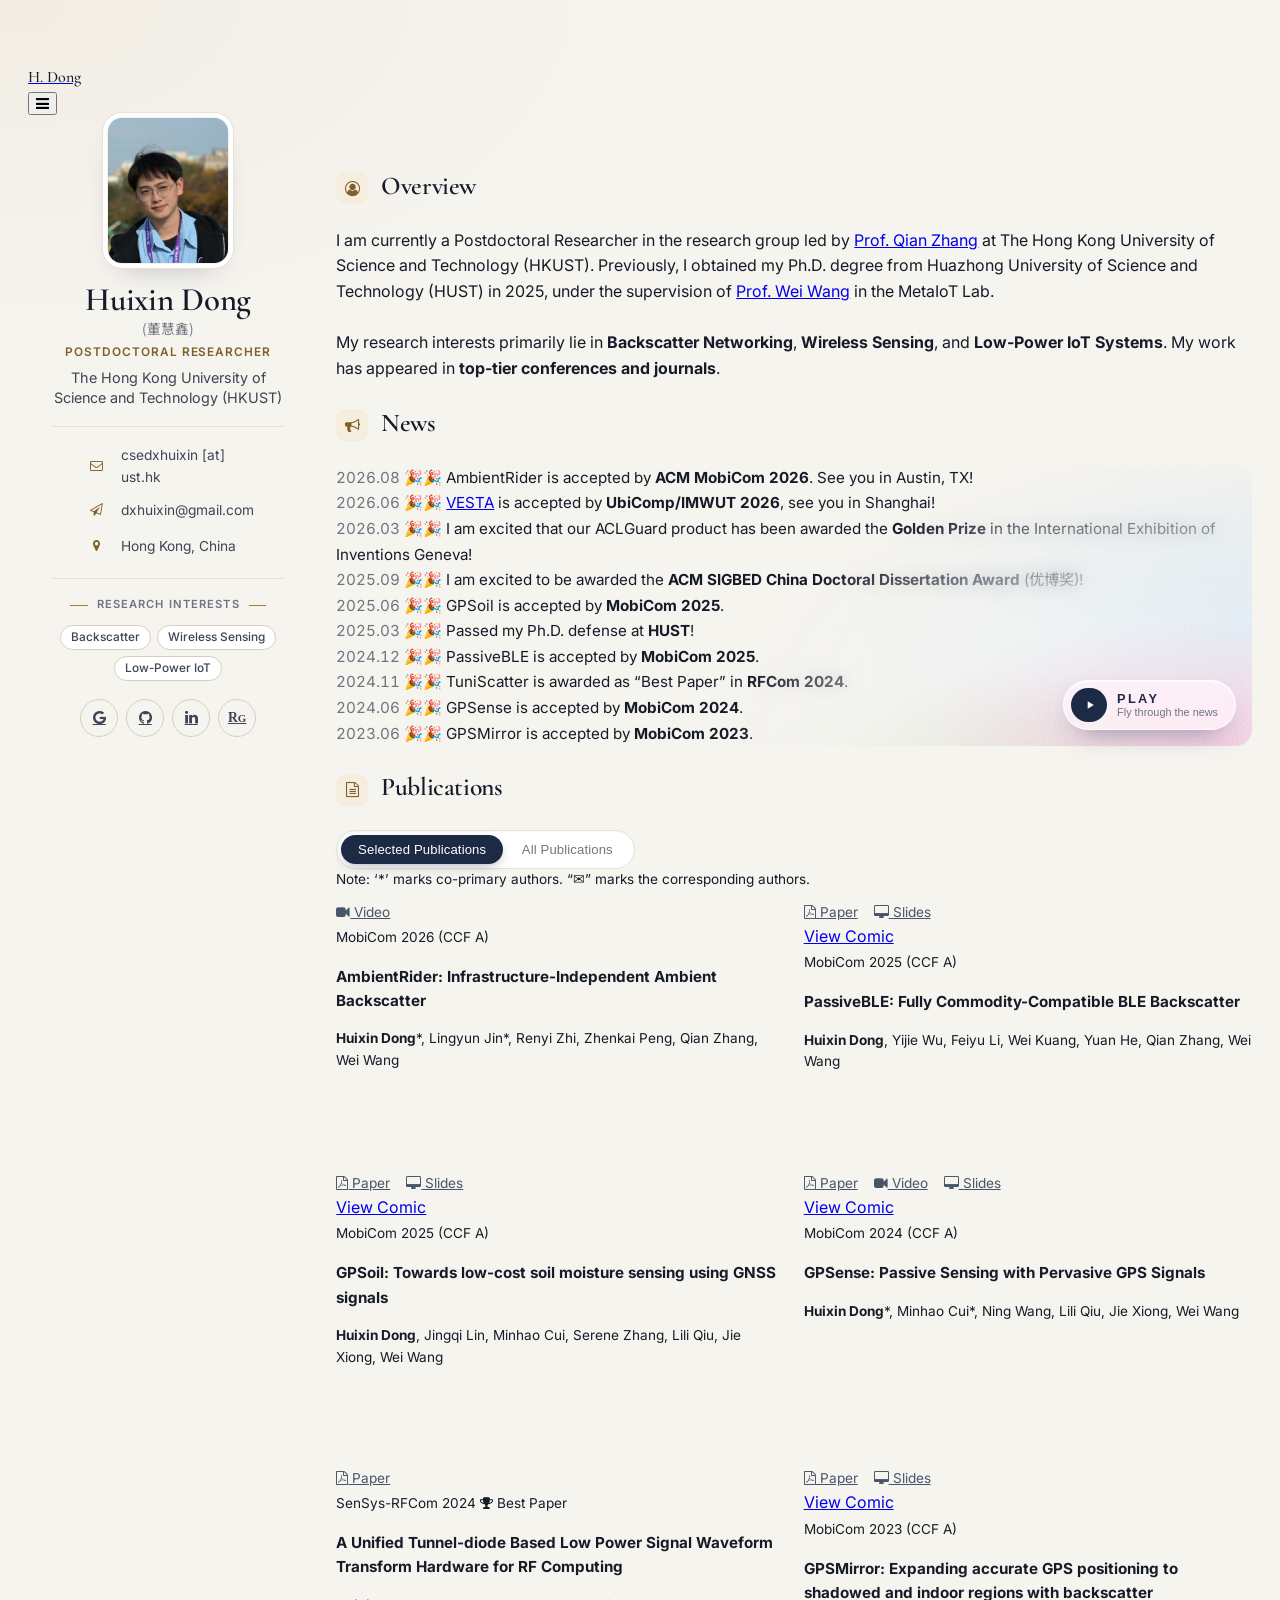
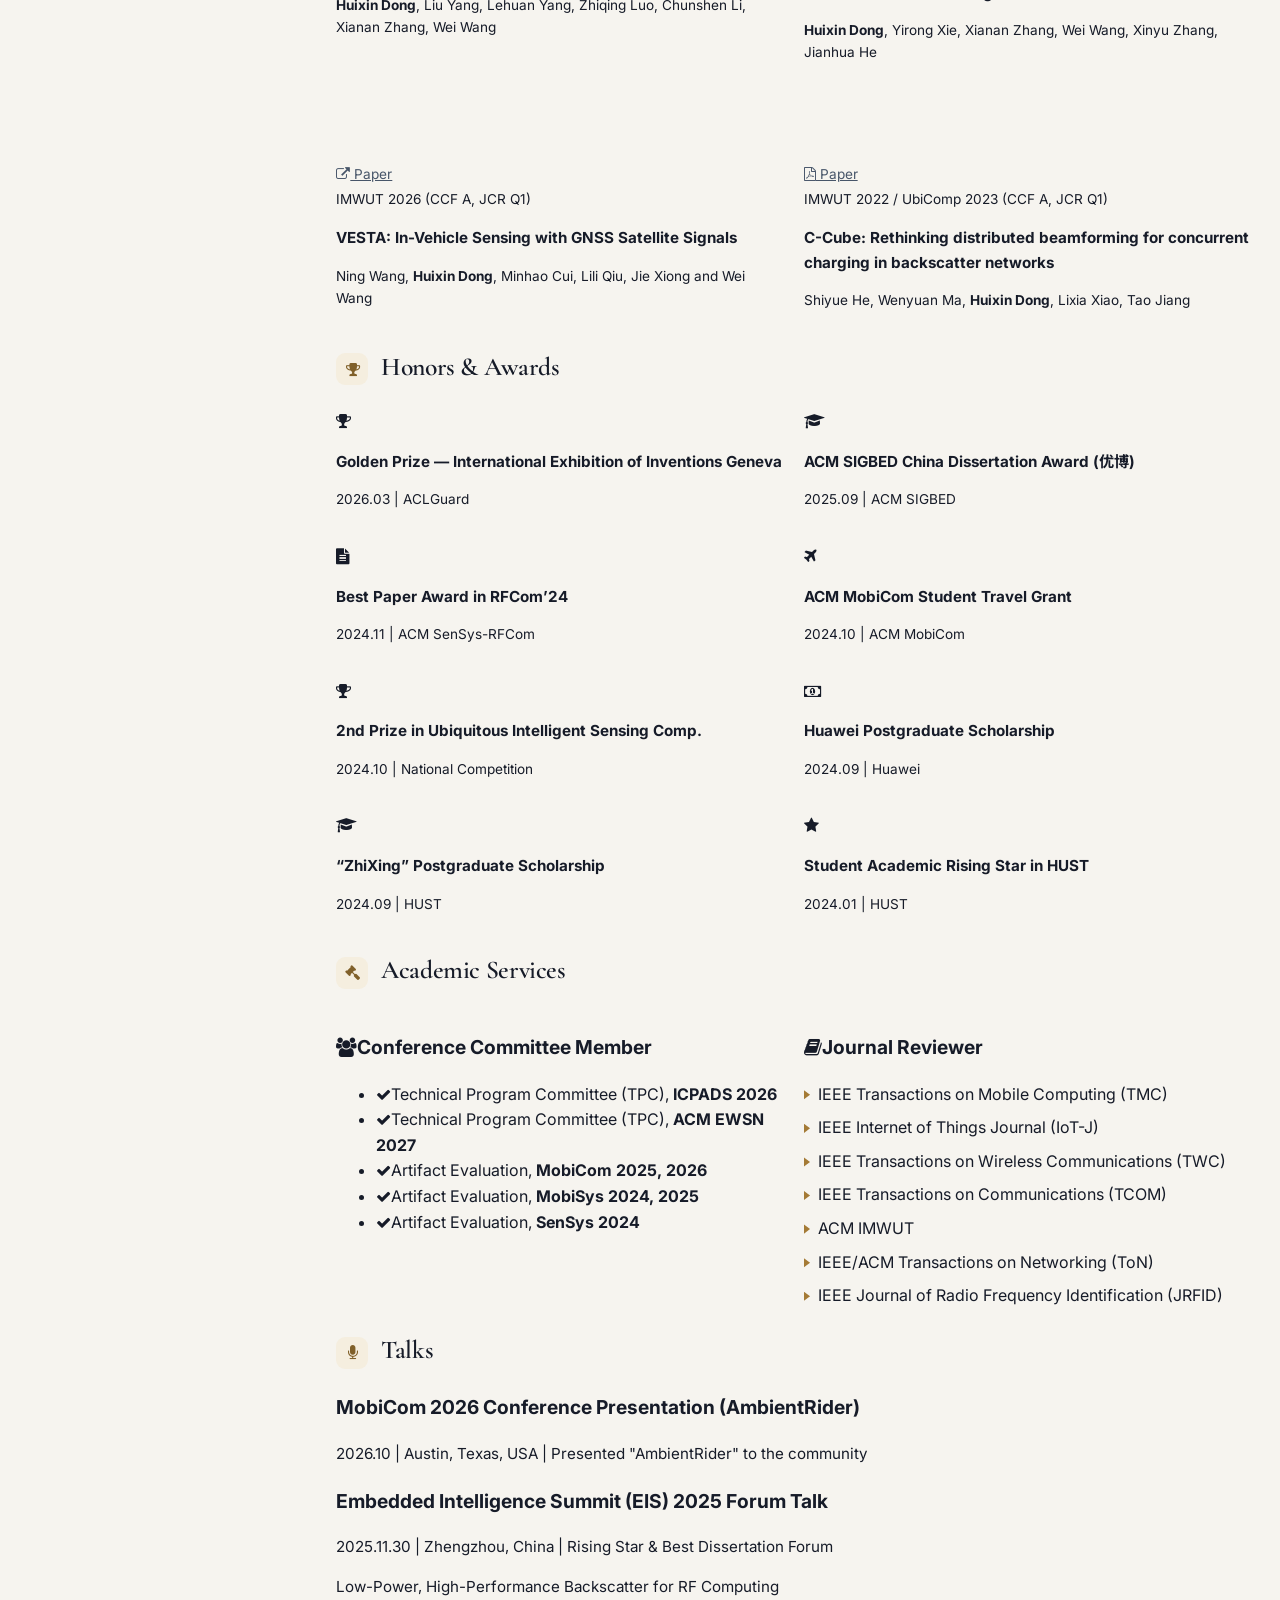
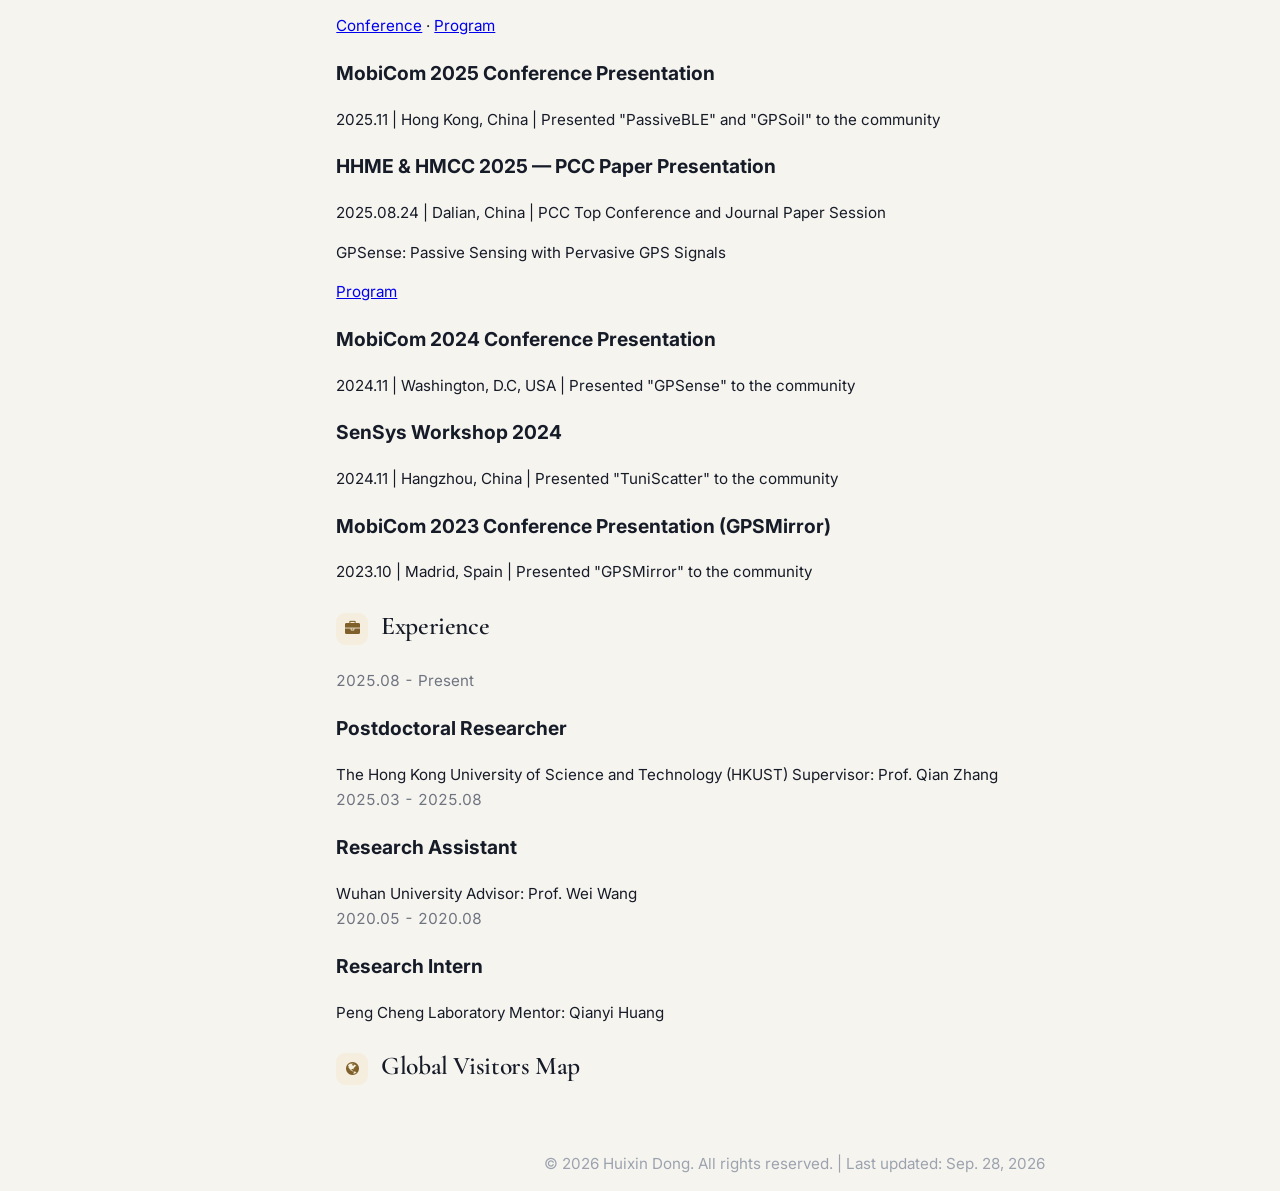
==== commit 751cca4b: "News Flight: a three.js broom-flight game behind the News list - The News list is unchanged; a frost" ====
--- a/index.html
+++ b/index.html
@@ -534,6 +534,67 @@
         .talk-item-dot.secondary { background-color: #cfd3da; border-color: var(--paper); }
         .main-content .border-gray-200\/50 { border-color: var(--line) !important; }
 
+        /* --- News: frosted corner with a PLAY button (the game loads only when pressed) --- */
+        .news-stage { position: relative; border-radius: 1rem; transition: height .55s cubic-bezier(.3, .8, .3, 1); }
+        .news-stage .news-list:hover { transform: none; }
+        .news-veil {
+            display: none; position: absolute; inset: 0; border-radius: inherit; pointer-events: none; overflow: hidden;
+            -webkit-backdrop-filter: blur(9px) saturate(160%); backdrop-filter: blur(9px) saturate(160%);
+            background:
+                url("data:image/svg+xml,%3Csvg xmlns='http://www.w3.org/2000/svg' width='160' height='160'%3E%3Cfilter id='n'%3E%3CfeTurbulence type='fractalNoise' baseFrequency='.9' numOctaves='2' stitchTiles='stitch'/%3E%3CfeColorMatrix values='0 0 0 0 1  0 0 0 0 1  0 0 0 0 1  0 0 0 .55 0'/%3E%3C/filter%3E%3Crect width='100%25' height='100%25' filter='url(%23n)'/%3E%3C/svg%3E"),
+                radial-gradient(55% 70% at 96% 104%, rgba(244, 160, 200, .68), rgba(244, 160, 200, 0) 70%),
+                radial-gradient(45% 60% at 70% 115%, rgba(150, 205, 110, .35), rgba(150, 205, 110, 0) 70%),
+                linear-gradient(200deg, rgba(160, 200, 240, .62) 0%, rgba(214, 232, 246, .58) 40%, rgba(255, 246, 250, .7) 100%);
+            -webkit-mask-image: radial-gradient(var(--veil-w, 520px) var(--veil-h, 300px) at 100% 100%, #000 0%, #000 38%, rgba(0, 0, 0, .7) 55%, transparent 100%);
+                    mask-image: radial-gradient(var(--veil-w, 520px) var(--veil-h, 300px) at 100% 100%, #000 0%, #000 38%, rgba(0, 0, 0, .7) 55%, transparent 100%);
+        }
+        .news-stage.has-play .news-veil { display: block; }
+        @media (max-width: 640px) { .news-stage { --veil-w: 260px; --veil-h: 120px; } .news-stage.has-play .news-list { padding-bottom: 4.6rem; } .news-play { right: .75rem; bottom: .75rem; } }
+        .news-veil i {
+            position: absolute; width: 9px; height: 13px; opacity: 0;
+            border-radius: 60% 60% 50% 50% / 70% 70% 40% 40%;
+            background: linear-gradient(180deg, #fbd0e2, #f08cbc);
+            animation: newsPetal 10s linear infinite;
+        }
+        .news-veil i:nth-child(1) { right: 6%;  bottom: 8%;  animation-delay: 0s; }
+        .news-veil i:nth-child(2) { right: 18%; bottom: 4%;  animation-delay: 2.1s; transform: scale(.8); }
+        .news-veil i:nth-child(3) { right: 11%; bottom: 20%; animation-delay: 4.3s; }
+        .news-veil i:nth-child(4) { right: 26%; bottom: 12%; animation-delay: 6.2s; }
+        .news-veil i:nth-child(5) { right: 4%;  bottom: 30%; animation-delay: 8s; }
+        @keyframes newsPetal {
+            0% { opacity: 0; transform: translate(0, 0) rotate(0); }
+            12% { opacity: .8; }
+            70% { opacity: .55; }
+            100% { opacity: 0; transform: translate(-90px, -60px) rotate(260deg); }
+        }
+        .news-play {
+            position: absolute; right: 1rem; bottom: 1rem; z-index: 3;
+            display: inline-flex; align-items: center; gap: .65rem; padding: .45rem 1.05rem .45rem .45rem;
+            border-radius: 999px; cursor: pointer; color: var(--navy);
+            background: rgba(255, 255, 255, .55);
+            -webkit-backdrop-filter: blur(14px) saturate(170%); backdrop-filter: blur(14px) saturate(170%);
+            border: 1px solid rgba(255, 255, 255, .85);
+            box-shadow: 0 12px 28px -14px rgba(29, 42, 70, .55), inset 0 1px 0 rgba(255, 255, 255, .9);
+            transition: transform .25s ease, background .25s ease, box-shadow .25s ease;
+        }
+        .news-play[hidden] { display: none; }
+        .news-play:hover { transform: translateY(-2px); background: rgba(255, 255, 255, .85); box-shadow: 0 16px 32px -14px rgba(29, 42, 70, .6), inset 0 1px 0 #fff; }
+        .news-play-icon {
+            width: 2.1rem; height: 2.1rem; flex: 0 0 2.1rem; display: inline-flex; align-items: center; justify-content: center;
+            border-radius: 999px; background: var(--navy); color: #fff; padding-left: 2px;
+            animation: newsPulse 2.6s ease-out infinite;
+        }
+        @keyframes newsPulse {
+            0% { box-shadow: 0 0 0 0 rgba(164, 122, 53, .5); }
+            70%, 100% { box-shadow: 0 0 0 12px rgba(164, 122, 53, 0); }
+        }
+        .news-play-text { display: flex; flex-direction: column; align-items: flex-start; line-height: 1.15; text-align: left; }
+        .news-play-text b { font-size: .8rem; font-weight: 700; letter-spacing: .18em; }
+        .news-play-text small { font-size: .68rem; font-weight: 500; color: var(--muted); letter-spacing: 0; }
+        .news-stage.is-playing { overflow: hidden; }
+        .news-stage.is-playing .news-list { visibility: hidden; }
+        .news-stage.is-playing .news-veil, .news-stage.is-playing .news-play { display: none; }
+
         /* --- Back to top --- */
         #backToTop { background: var(--navy) !important; box-shadow: 0 10px 24px -10px rgba(29,42,70,.55) !important; width: 2.75rem; height: 2.75rem; }
         #backToTop:hover { background: #131d33 !important; transform: translateY(-2px) !important; }
@@ -742,7 +803,8 @@
             <h2 class="text-2xl font-bold text-gray-900 mb-4 pb-2 border-b border-gray-200/50 flex items-center">
                 <i class="fa fa-bullhorn mr-3 text-[#a47a35]"></i>News
             </h2>
-            <div class="glass-card rounded-2xl p-6 space-y-3">
+            <div class="news-stage" id="news-stage">
+            <div class="glass-card rounded-2xl p-6 space-y-3 news-list">
                     <div class="flex items-start">
                     <span class="text-gray-500 font-mono text-sm w-24 pt-0.5 shrink-0">2026.08</span>
                     <span class="text-gray-700 text-sm"> 🎉🎉 AmbientRider is accepted by <strong>ACM MobiCom 2026</strong>. See you in Austin, TX!</span>
@@ -783,6 +845,12 @@
                     <span class="text-gray-500 font-mono text-sm w-24 pt-0.5 shrink-0">2023.06</span>
                     <span class="text-gray-700 text-sm">🎉🎉 GPSMirror is accepted by <strong>MobiCom 2023</strong>.</span>
                 </div>
+            </div>
+            <div class="news-veil" aria-hidden="true"><i></i><i></i><i></i><i></i><i></i></div>
+            <button type="button" class="news-play" id="news-play" hidden aria-label="Play: fly through the news">
+                <span class="news-play-icon" aria-hidden="true"><svg viewBox="0 0 24 24" width="14" height="14"><path d="M8 5.5v13l10.5-6.5z" fill="currentColor"/></svg></span>
+                <span class="news-play-text"><b>PLAY</b><small>Fly through the news</small></span>
+            </button>
             </div>
         </section>
 
@@ -1269,6 +1337,47 @@
                 btn.classList.remove('flex');
             }
         });
+
+        // --- News Flight: the list stays as is; PLAY loads a small three.js game in its place ---
+        (function () {
+            var stage = document.getElementById('news-stage');
+            var btn = document.getElementById('news-play');
+            if (!stage || !btn) return;
+            var ok = false;
+            try { ok = !!document.createElement('canvas').getContext('webgl2'); } catch (e) { ok = false; }
+            if (!ok || window.matchMedia('(prefers-reduced-motion: reduce)').matches) return;
+            btn.hidden = false;
+            stage.classList.add('has-play');
+            var game = null, busy = false;
+            function targetHeight() { return Math.round(Math.max(420, Math.min(window.innerHeight * 0.7, 740))); }
+            function close() {
+                game = null;
+                var list = stage.querySelector('.news-list');
+                stage.style.height = list.offsetHeight + 'px';
+                stage.classList.remove('is-playing');
+                setTimeout(function () { if (!game) stage.style.height = ''; }, 600);
+                btn.focus({ preventScroll: true });
+            }
+            btn.addEventListener('click', function () {
+                if (busy || game) return;
+                busy = true;
+                var news = Array.prototype.map.call(stage.querySelectorAll('.news-list > div'), function (row) {
+                    return { date: row.children[0].textContent.trim(), html: row.children[1].innerHTML.replace(/^\s*(?:🎉\s*)+/, '').trim() };
+                });
+                stage.style.height = stage.offsetHeight + 'px';
+                stage.classList.add('is-playing');
+                requestAnimationFrame(function () { stage.style.height = targetHeight() + 'px'; });
+                var top = stage.getBoundingClientRect().top + window.scrollY - 84;
+                if (Math.abs(window.scrollY - top) > 40) window.scrollTo({ top: top, behavior: 'smooth' });
+                import('./news-flight/news-flight.js')
+                    .then(function (m) { return m.start(stage, { news: news, onExit: close }); })
+                    .then(function (g) { game = g; busy = false; })
+                    .catch(function (err) { console.error('News Flight failed to start', err); var r = stage.querySelector('.nf-root'); if (r) r.remove(); busy = false; close(); });
+            });
+            window.addEventListener('resize', function () {
+                if (game && !document.fullscreenElement) stage.style.height = targetHeight() + 'px';
+            });
+        })();
 
         // --- Nav scroll-spy: underline the section currently in view ---
         (function () {
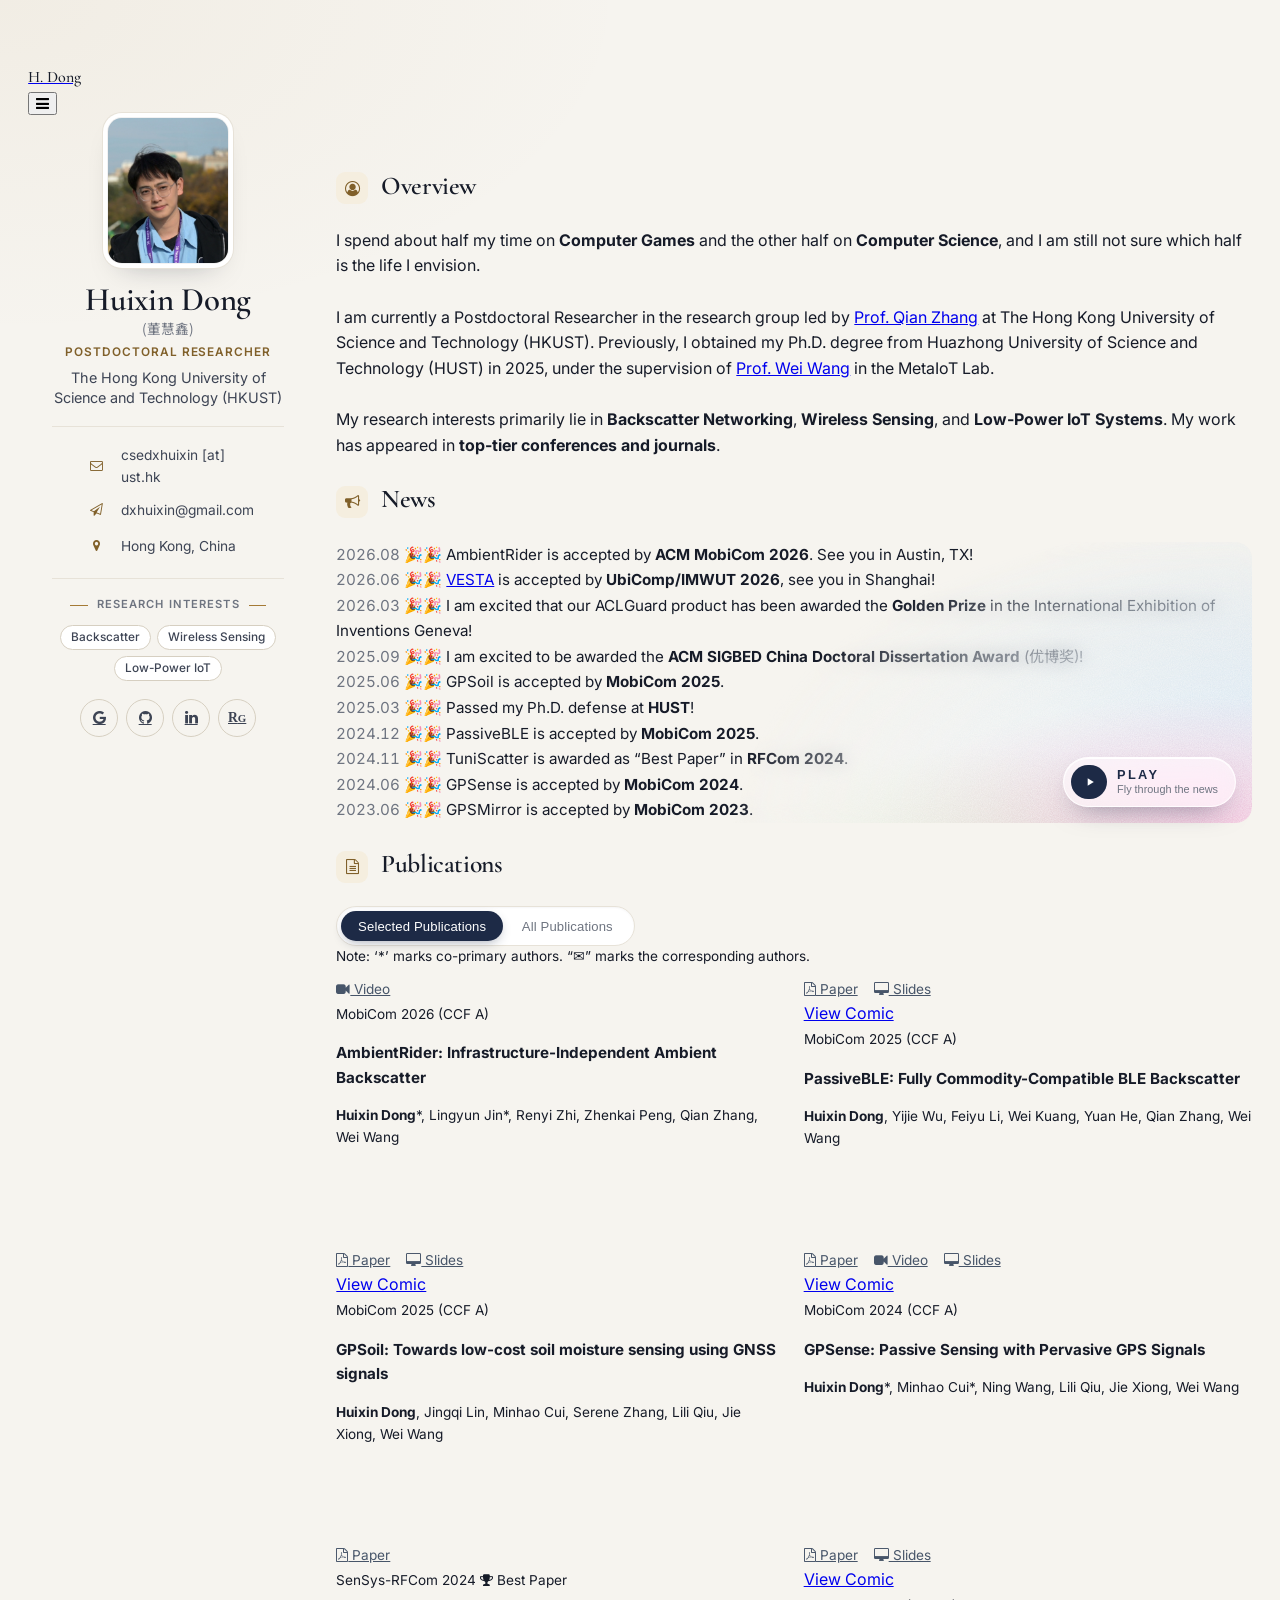
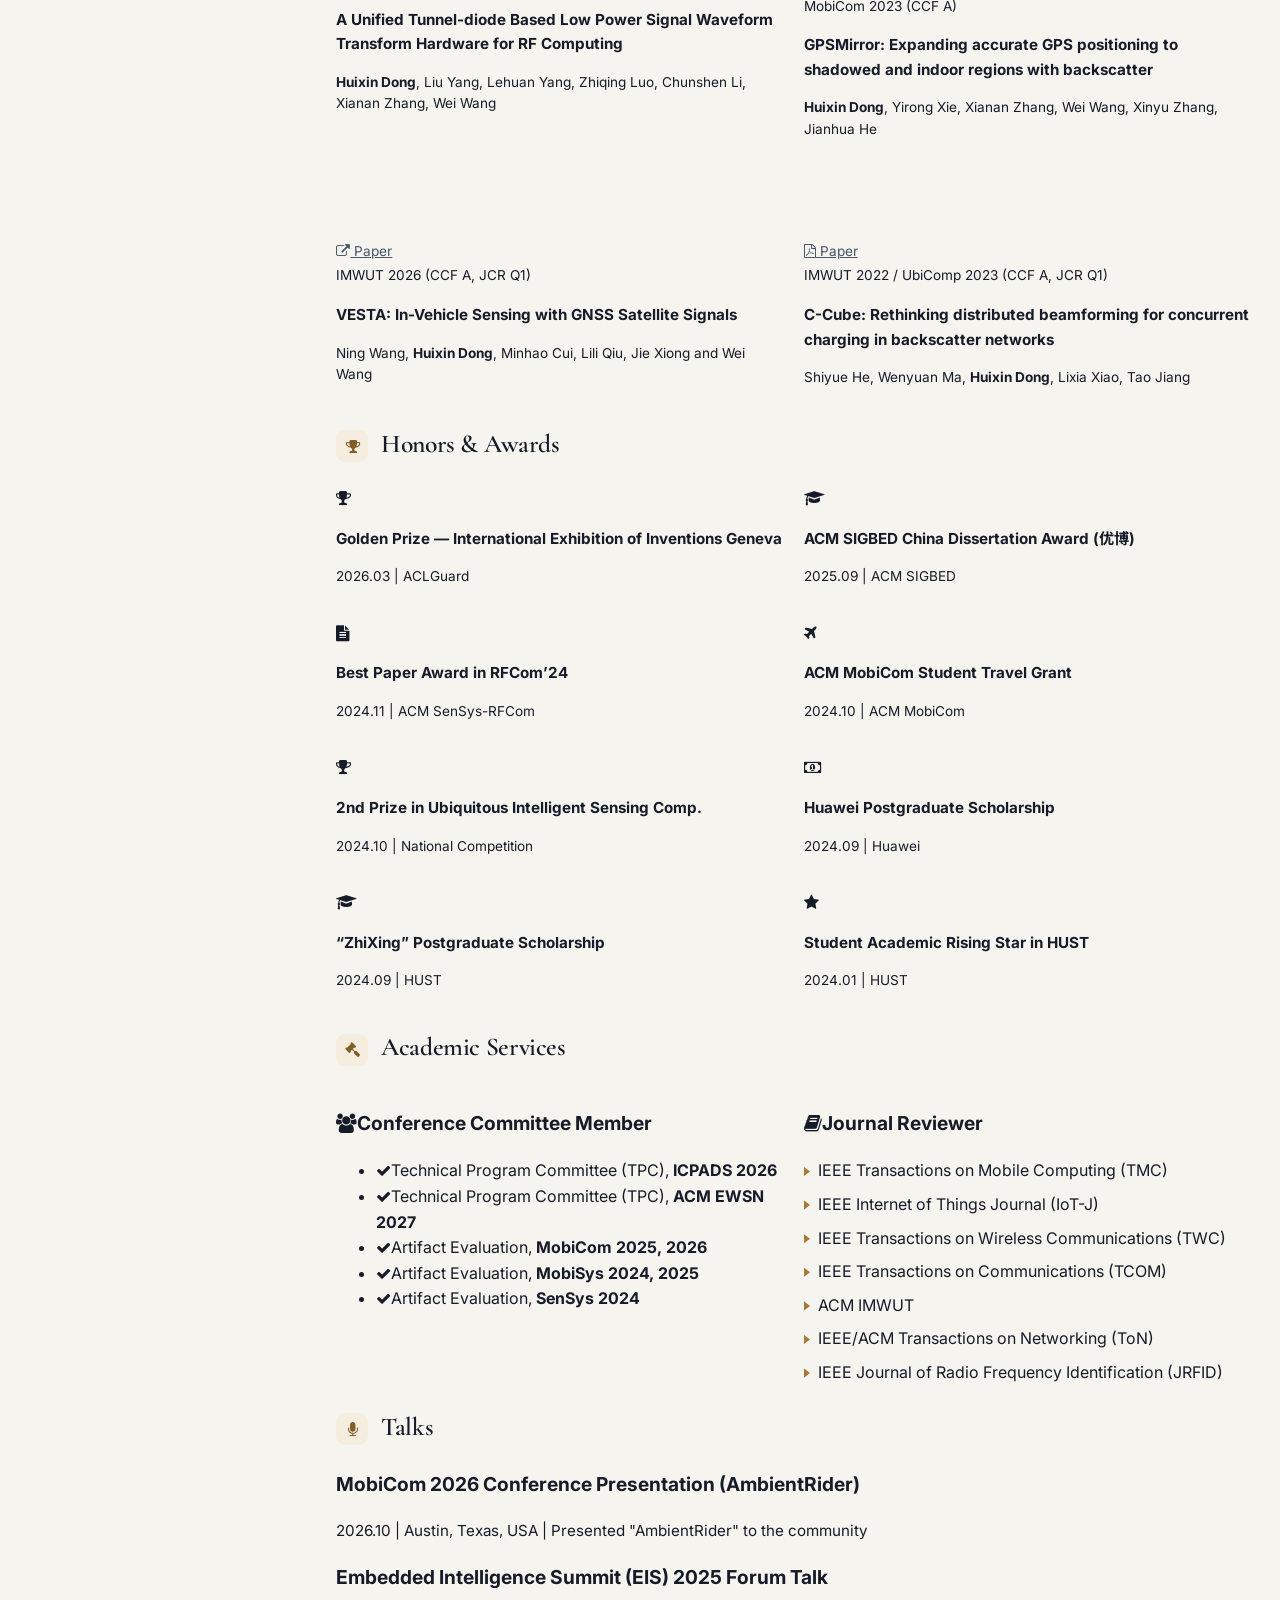
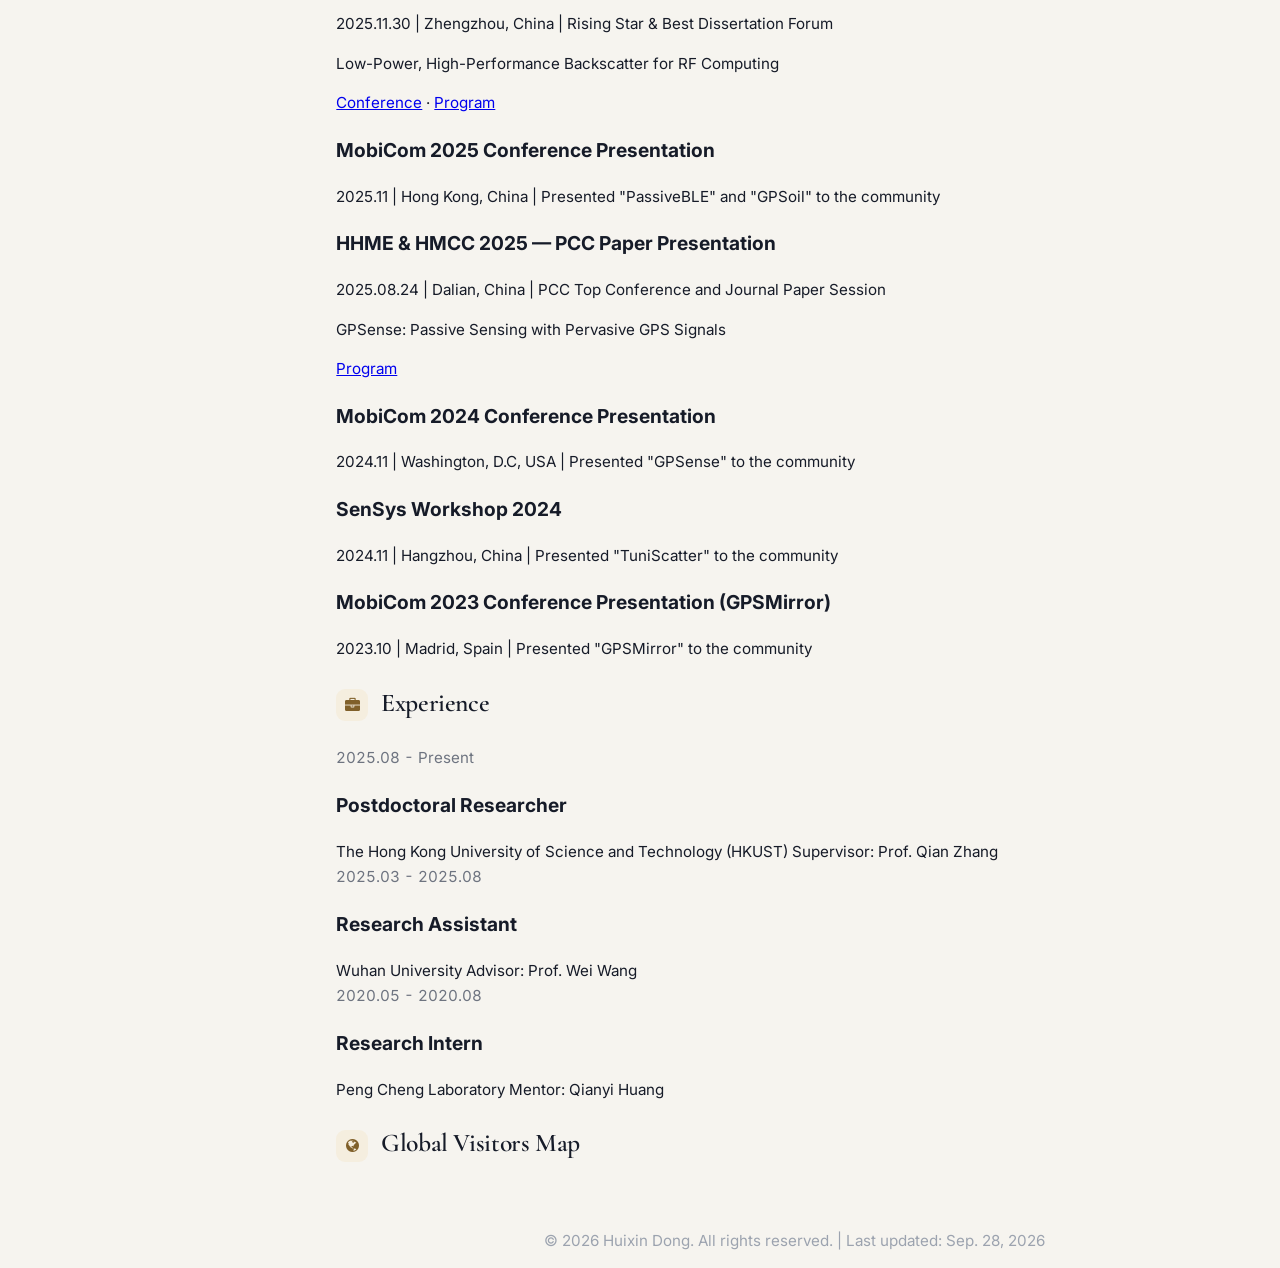
==== commit f03df884: "About: add an opening line on Computer Games and Computer Science Co-Authored-By: Claude Opus 5.5 <n" ====
--- a/index.html
+++ b/index.html
@@ -591,6 +591,16 @@
         .news-play-text { display: flex; flex-direction: column; align-items: flex-start; line-height: 1.15; text-align: left; }
         .news-play-text b { font-size: .8rem; font-weight: 700; letter-spacing: .18em; }
         .news-play-text small { font-size: .68rem; font-weight: 500; color: var(--muted); letter-spacing: 0; }
+        .news-note {
+            position: absolute; right: 1rem; bottom: 4.4rem; z-index: 4; max-width: min(420px, calc(100% - 2rem));
+            padding: .8rem 2.2rem .85rem 1rem; border-radius: 14px; font-size: .82rem; line-height: 1.5; color: var(--ink-2);
+            background: rgba(255, 252, 246, .94);
+            -webkit-backdrop-filter: blur(14px); backdrop-filter: blur(14px);
+            border: 1px solid var(--line); box-shadow: 0 16px 36px -18px rgba(20, 25, 42, .45);
+        }
+        .news-note b { color: var(--ink); font-weight: 600; }
+        .news-note-x { position: absolute; top: .35rem; right: .5rem; width: 1.6rem; height: 1.6rem; border: 0; background: none; cursor: pointer; color: var(--muted); font-size: 1.1rem !important; line-height: 1; }
+        .news-note-x:hover { color: var(--ink); }
         .news-stage.is-playing { overflow: hidden; }
         .news-stage.is-playing .news-list { visibility: hidden; }
         .news-stage.is-playing .news-veil, .news-stage.is-playing .news-play { display: none; }
@@ -791,6 +801,8 @@
             </h2>
             <div class="glass-card rounded-2xl p-6">
                 <p class="text-gray-700 leading-relaxed text-base">
+                    I spend about half my time on <strong>Computer Games</strong> and the other half on <strong>Computer Science</strong>, and I am still not sure which half is the life I envision.
+                    <br><br>
                     I am currently a Postdoctoral Researcher in the research group led by <a href="https://www.cse.ust.hk/~qianzh/" class="text-[#80602a] hover:underline font-semibold transition">Prof. Qian Zhang</a> at The Hong Kong University of Science and Technology (HKUST). 
                     Previously, I obtained my Ph.D. degree from Huazhong University of Science and Technology (HUST) in 2025, under the supervision of <a href="https://cs.whu.edu.cn/info/1019/55961.htm" class="text-[#80602a] hover:underline font-semibold transition">Prof. Wei Wang</a> in the MetaIoT Lab.
                     <br><br>
@@ -1343,9 +1355,25 @@
             var stage = document.getElementById('news-stage');
             var btn = document.getElementById('news-play');
             if (!stage || !btn) return;
-            var ok = false;
-            try { ok = !!document.createElement('canvas').getContext('webgl2'); } catch (e) { ok = false; }
-            if (!ok || window.matchMedia('(prefers-reduced-motion: reduce)').matches) return;
+            var glOk = false;
+            try {
+                var probe = document.createElement('canvas').getContext('webgl2');
+                glOk = !!probe;
+                var lose = probe && probe.getExtension('WEBGL_lose_context');
+                if (lose) lose.loseContext();
+            } catch (e) { glOk = false; }
+            var reducedMotion = window.matchMedia('(prefers-reduced-motion: reduce)').matches;
+            var note = null;
+            function showNote(html) {
+                if (!note) {
+                    note = document.createElement('div');
+                    note.className = 'news-note';
+                    note.setAttribute('role', 'status');
+                    stage.appendChild(note);
+                }
+                note.innerHTML = html + '<button type="button" class="news-note-x" aria-label="Dismiss">&times;</button>';
+                note.querySelector('.news-note-x').addEventListener('click', function () { note.remove(); note = null; btn.focus(); });
+            }
             btn.hidden = false;
             stage.classList.add('has-play');
             var game = null, busy = false;
@@ -1360,6 +1388,12 @@
             }
             btn.addEventListener('click', function () {
                 if (busy || game) return;
+                if (!glOk) {
+                    showNote('<b>This browser has WebGL&nbsp;2 turned off, so the game can’t start.</b> ' +
+                        'In Chrome or Edge, open <i>Settings → System</i>, switch on <i>“Use graphics acceleration when available”</i> and relaunch. ' +
+                        'Firefox and Safari 15+ support it out of the box. The news above is all here either way.');
+                    return;
+                }
                 busy = true;
                 var news = Array.prototype.map.call(stage.querySelectorAll('.news-list > div'), function (row) {
                     return { date: row.children[0].textContent.trim(), html: row.children[1].innerHTML.replace(/^\s*(?:🎉\s*)+/, '').trim() };
@@ -1370,7 +1404,7 @@
                 var top = stage.getBoundingClientRect().top + window.scrollY - 84;
                 if (Math.abs(window.scrollY - top) > 40) window.scrollTo({ top: top, behavior: 'smooth' });
                 import('./news-flight/news-flight.js')
-                    .then(function (m) { return m.start(stage, { news: news, onExit: close }); })
+                    .then(function (m) { return m.start(stage, { news: news, onExit: close, reducedMotion: reducedMotion }); })
                     .then(function (g) { game = g; busy = false; })
                     .catch(function (err) { console.error('News Flight failed to start', err); var r = stage.querySelector('.nf-root'); if (r) r.remove(); busy = false; close(); });
             });
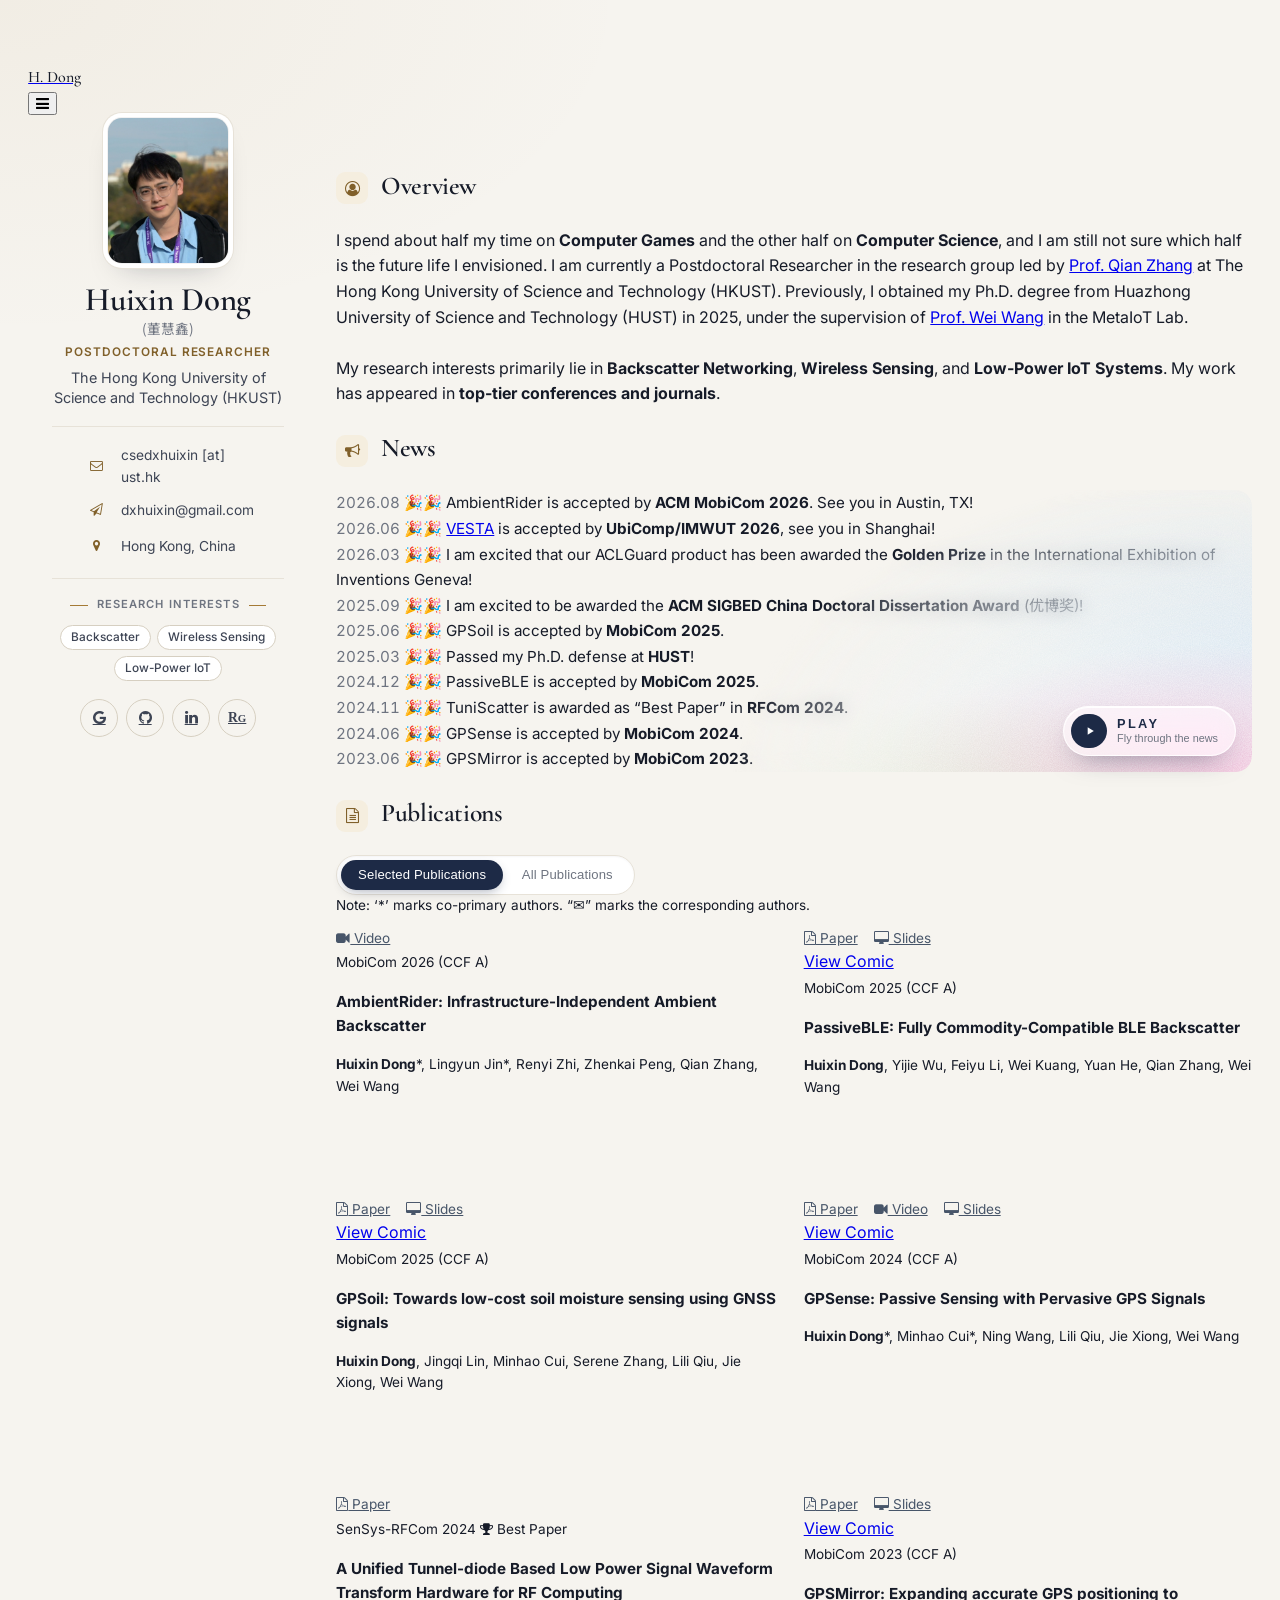
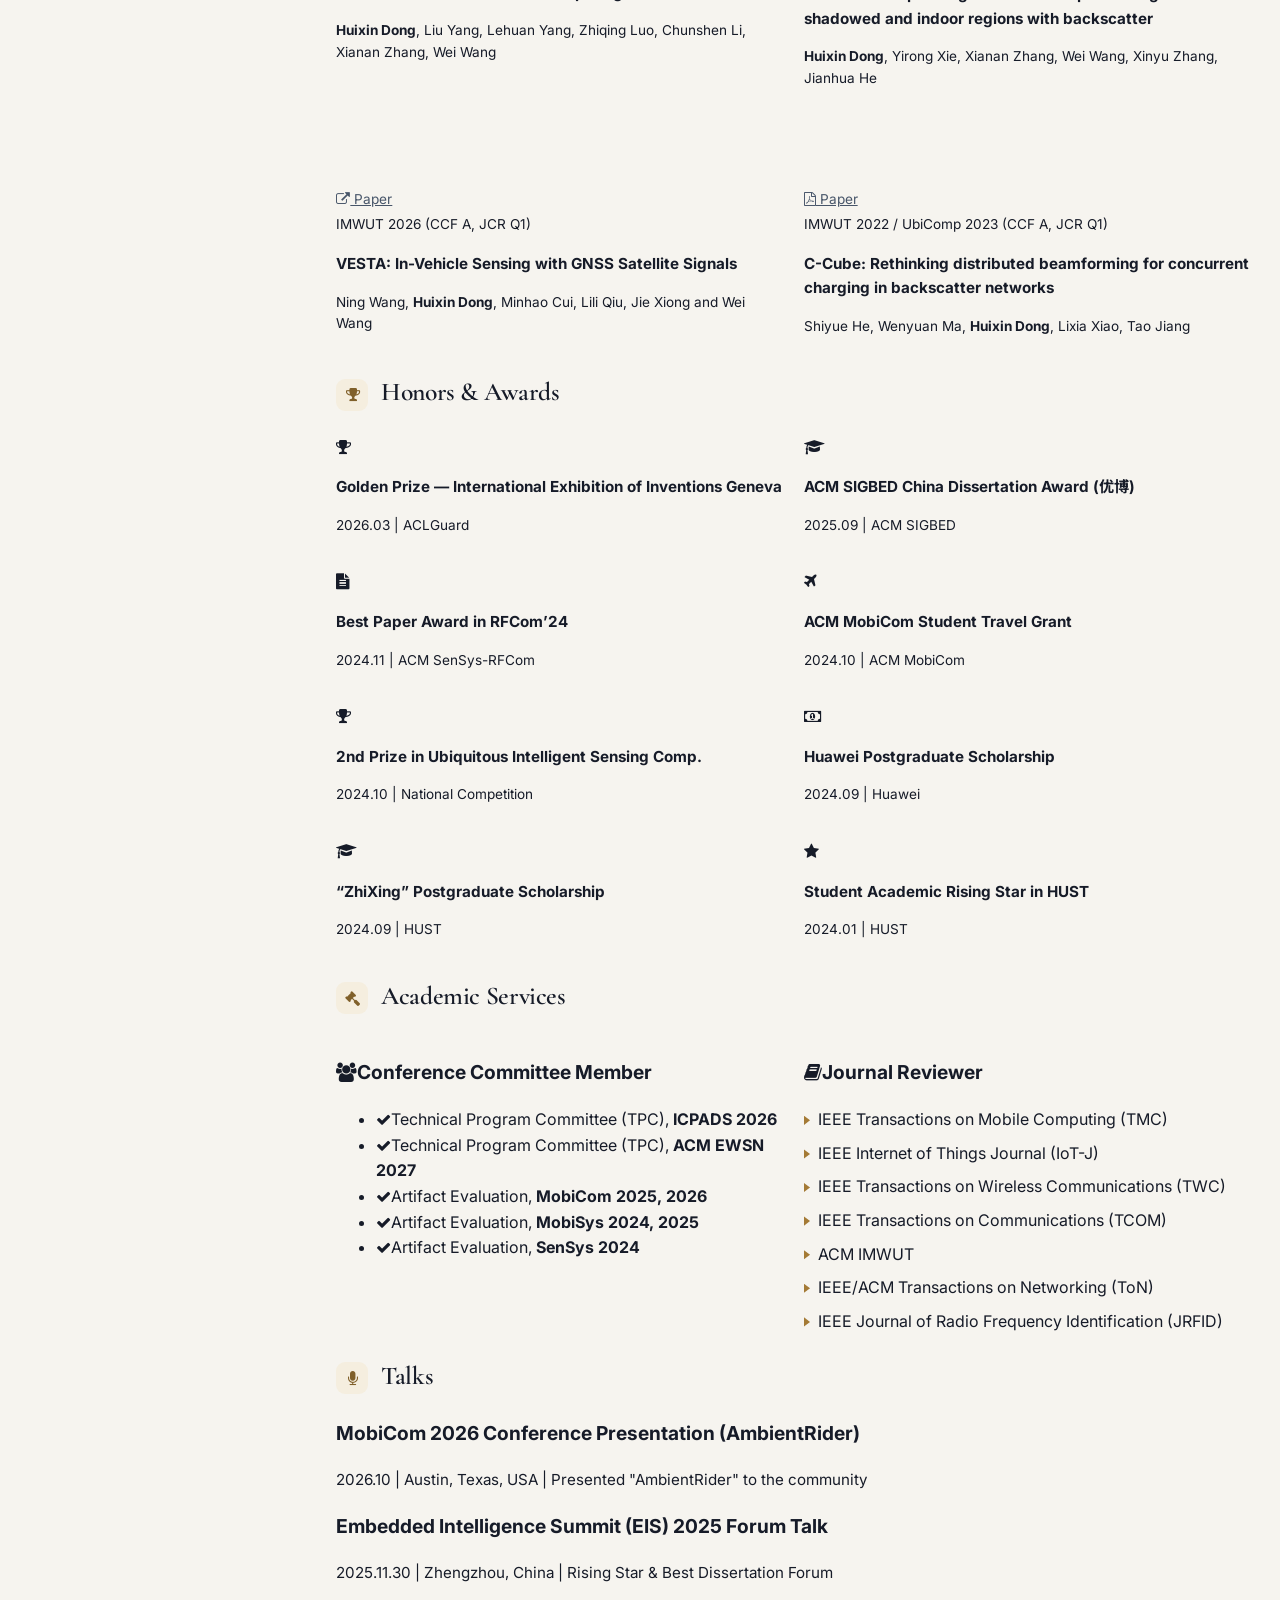
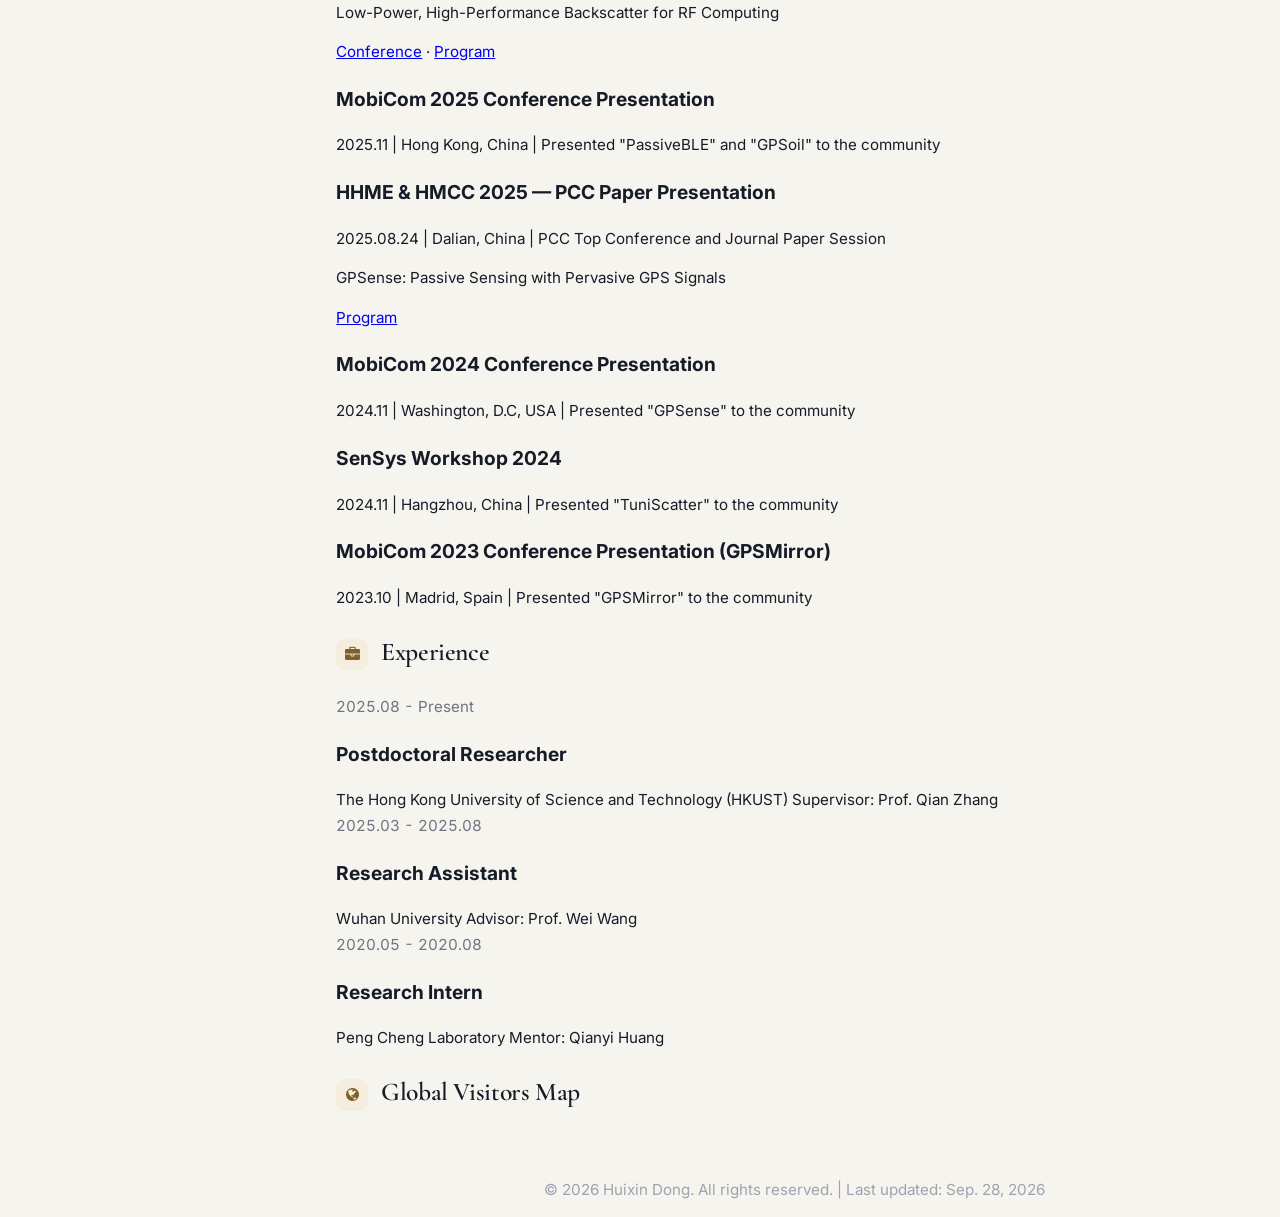
==== commit 85b3afdf: "About: keep the opening line in the same paragraph; "future life I envisioned" Co-Authored-By: Claud" ====
--- a/index.html
+++ b/index.html
@@ -801,8 +801,7 @@
             </h2>
             <div class="glass-card rounded-2xl p-6">
                 <p class="text-gray-700 leading-relaxed text-base">
-                    I spend about half my time on <strong>Computer Games</strong> and the other half on <strong>Computer Science</strong>, and I am still not sure which half is the life I envision.
-                    <br><br>
+                    I spend about half my time on <strong>Computer Games</strong> and the other half on <strong>Computer Science</strong>, and I am still not sure which half is the future life I envisioned.
                     I am currently a Postdoctoral Researcher in the research group led by <a href="https://www.cse.ust.hk/~qianzh/" class="text-[#80602a] hover:underline font-semibold transition">Prof. Qian Zhang</a> at The Hong Kong University of Science and Technology (HKUST). 
                     Previously, I obtained my Ph.D. degree from Huazhong University of Science and Technology (HUST) in 2025, under the supervision of <a href="https://cs.whu.edu.cn/info/1019/55961.htm" class="text-[#80602a] hover:underline font-semibold transition">Prof. Wei Wang</a> in the MetaIoT Lab.
                     <br><br>
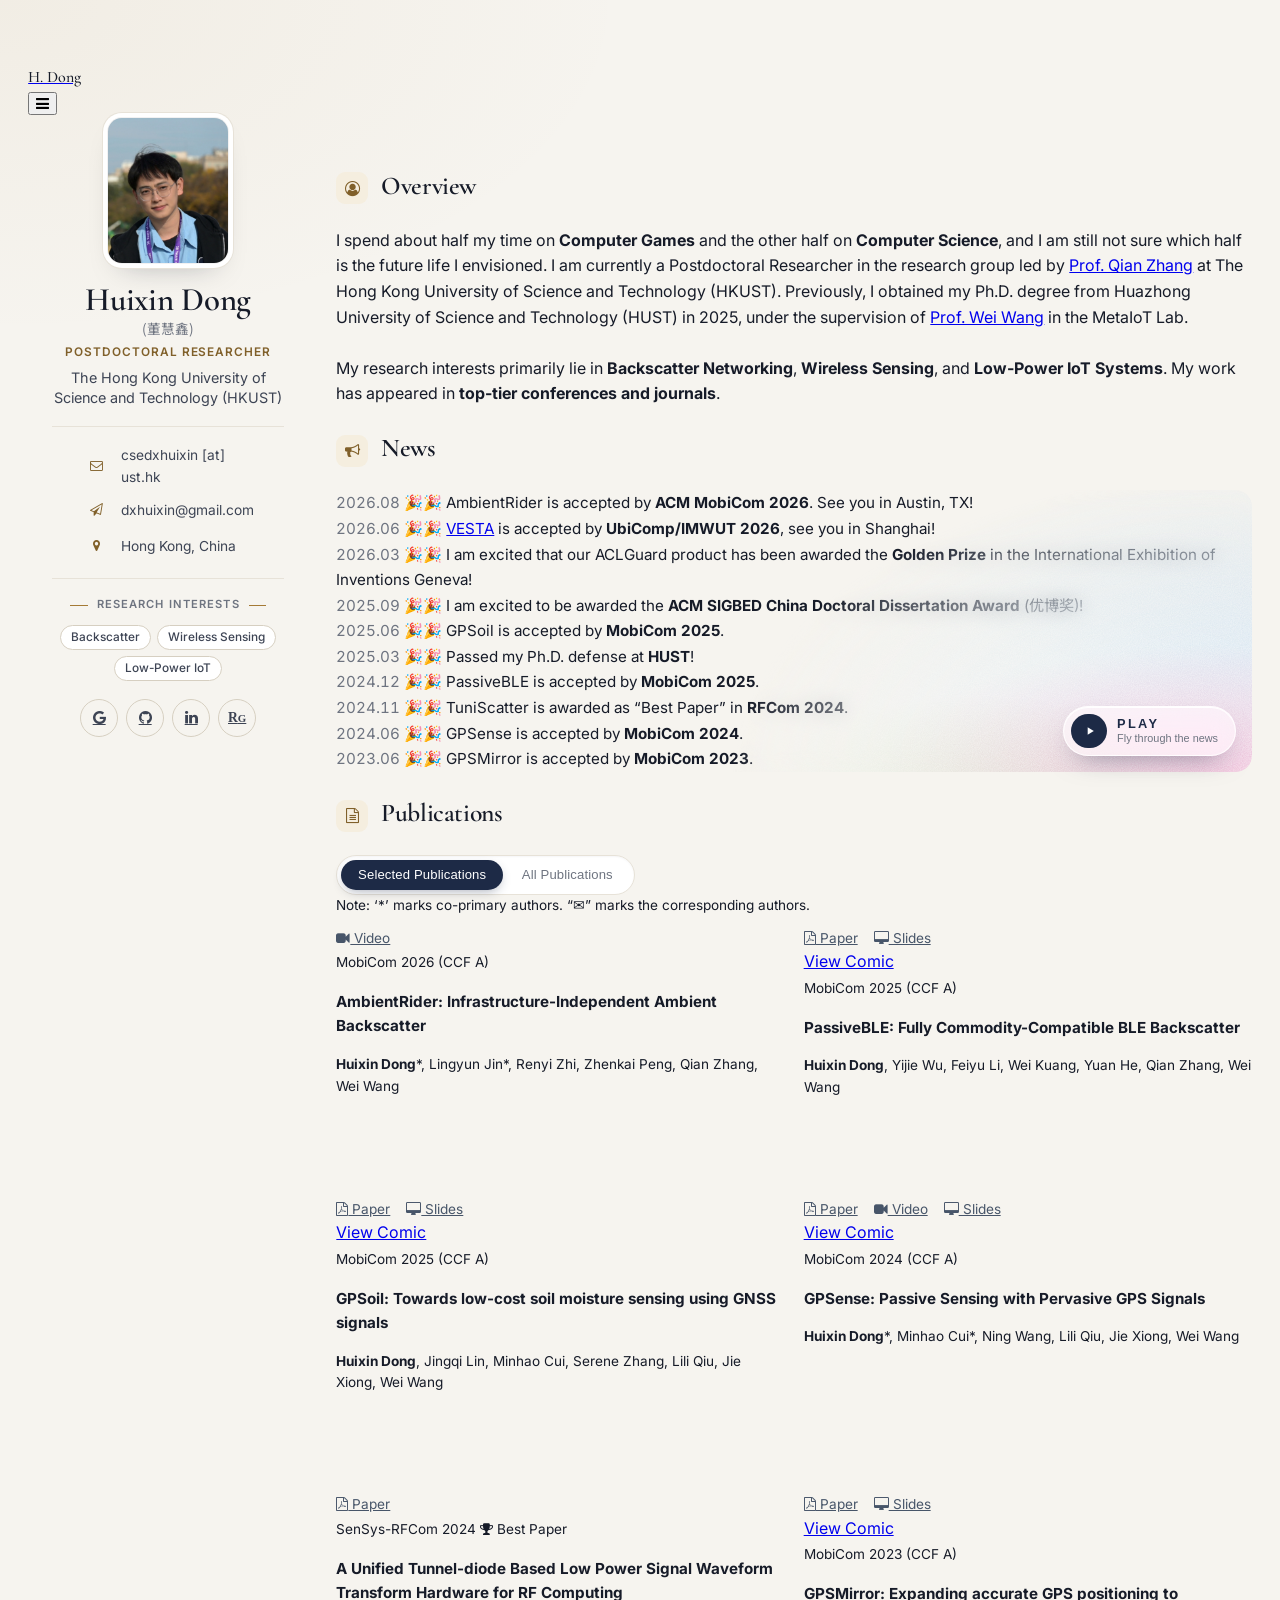
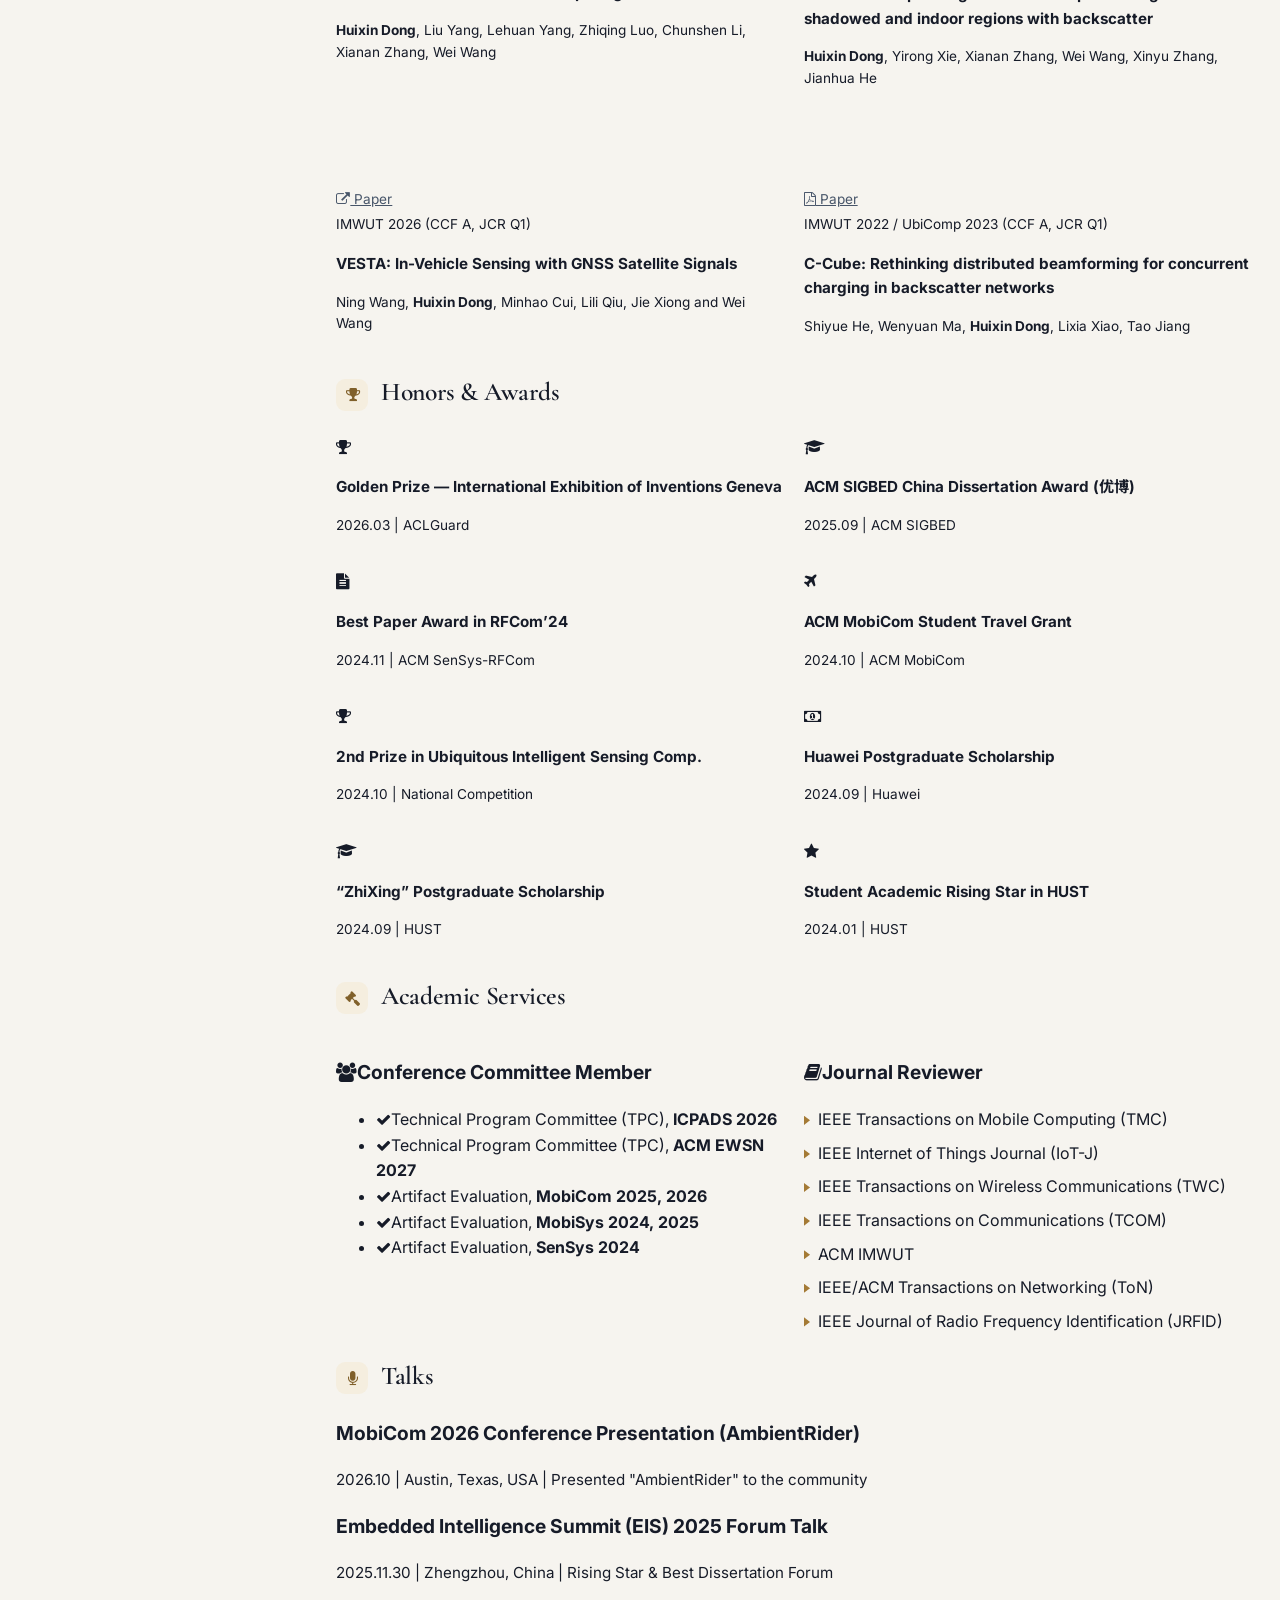
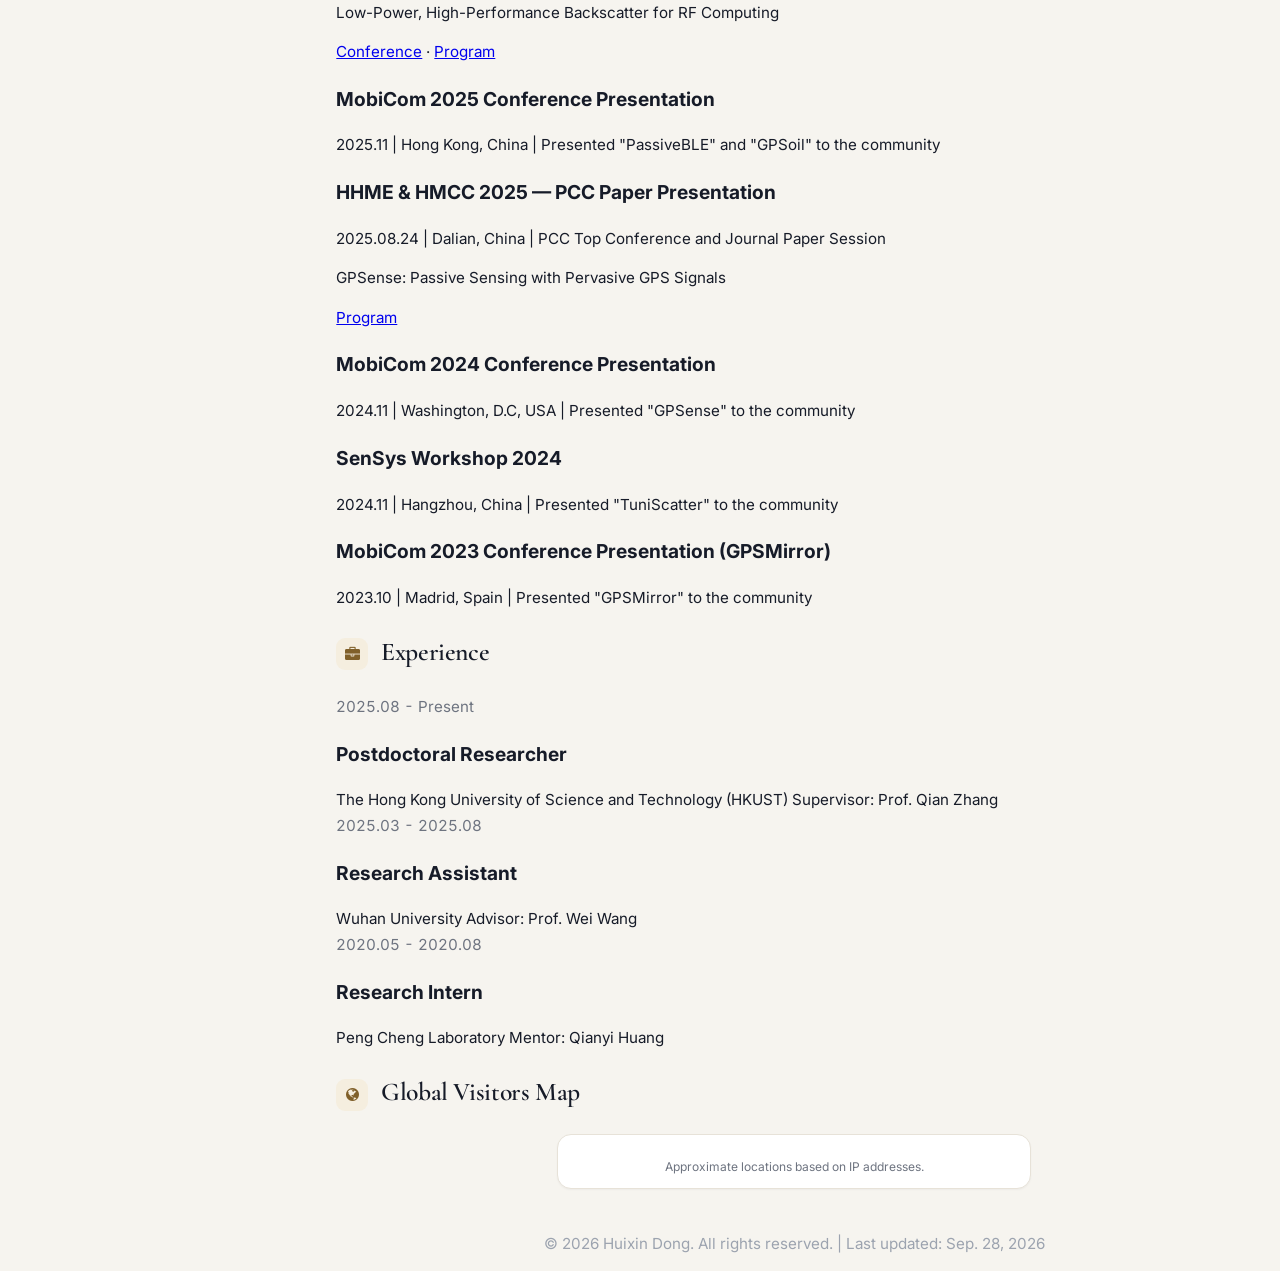
==== commit 18a70406: "Tighten visitor map frame and clarify approximate locations" ====
--- a/index.html
+++ b/index.html
@@ -605,6 +605,14 @@
         .news-stage.is-playing .news-list { visibility: hidden; }
         .news-stage.is-playing .news-veil, .news-stage.is-playing .news-play { display: none; }
 
+        /* --- Visitor map: keep the frame close to the widget --- */
+        .visitors-card {
+            width: min(100%, 28rem); margin: 0 auto; padding: .75rem;
+            background: var(--surface); border: 1px solid var(--line); border-radius: 14px;
+            box-shadow: 0 1px 2px rgba(20, 25, 42, .04);
+        }
+        .visitors-map { width: 100%; min-width: 0; }
+        .visitors-caption { margin: .65rem 0 0; color: var(--muted); font-size: .75rem; line-height: 1.5; text-align: center; }
         /* --- Back to top --- */
         #backToTop { background: var(--navy) !important; box-shadow: 0 10px 24px -10px rgba(29,42,70,.55) !important; width: 2.75rem; height: 2.75rem; }
         #backToTop:hover { background: #131d33 !important; transform: translateY(-2px) !important; }
@@ -1254,11 +1262,12 @@
             <h2 class="text-2xl font-bold text-gray-900 mb-4 pb-2 border-b border-gray-200/50 flex items-center">
                 <i class="fa fa-globe mr-3 text-[#a47a35]"></i>Global Visitors Map
             </h2>
-            <div class="glass-card rounded-2xl p-6 flex justify-center">
-                <div class="w-1/3 shrink-0">
-                    <script type="text/javascript" id="mapmyvisitors" src="//mapmyvisitors.com/map.js?d=ZMnQxEEltHYuvE95OEp7Nnud244uKTviYcaH_x6CV80&cl=ffffff&w=a"></script>
-                </div>
-            </div>
+            <figure class="visitors-card">
+                <div class="visitors-map">
+                    <script type="text/javascript" id="mapmyvisitors" src="https://mapmyvisitors.com/map.js?d=ZMnQxEEltHYuvE95OEp7Nnud244uKTviYcaH_x6CV80&amp;cl=ffffff&amp;w=a"></script>
+                </div>
+                <figcaption class="visitors-caption">Approximate locations based on IP addresses.</figcaption>
+            </figure>
         </section>
 
     </main>
